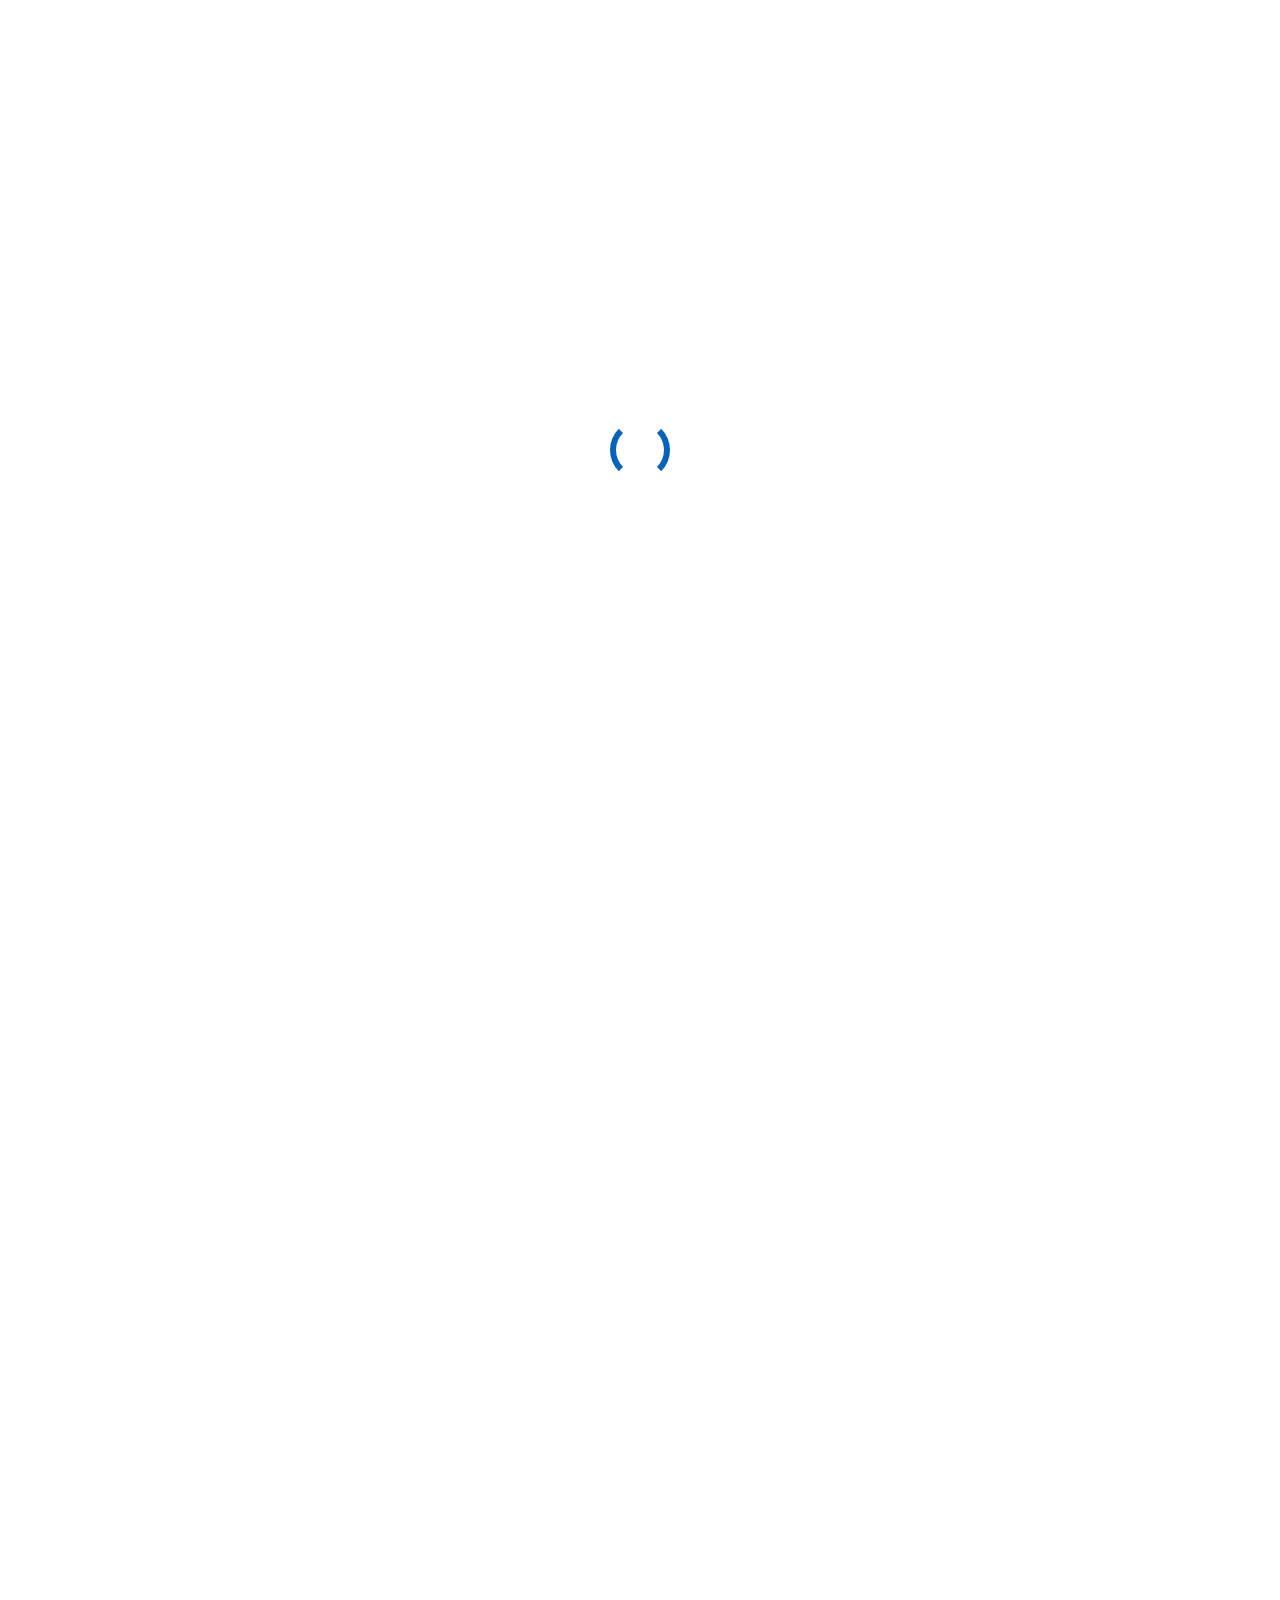
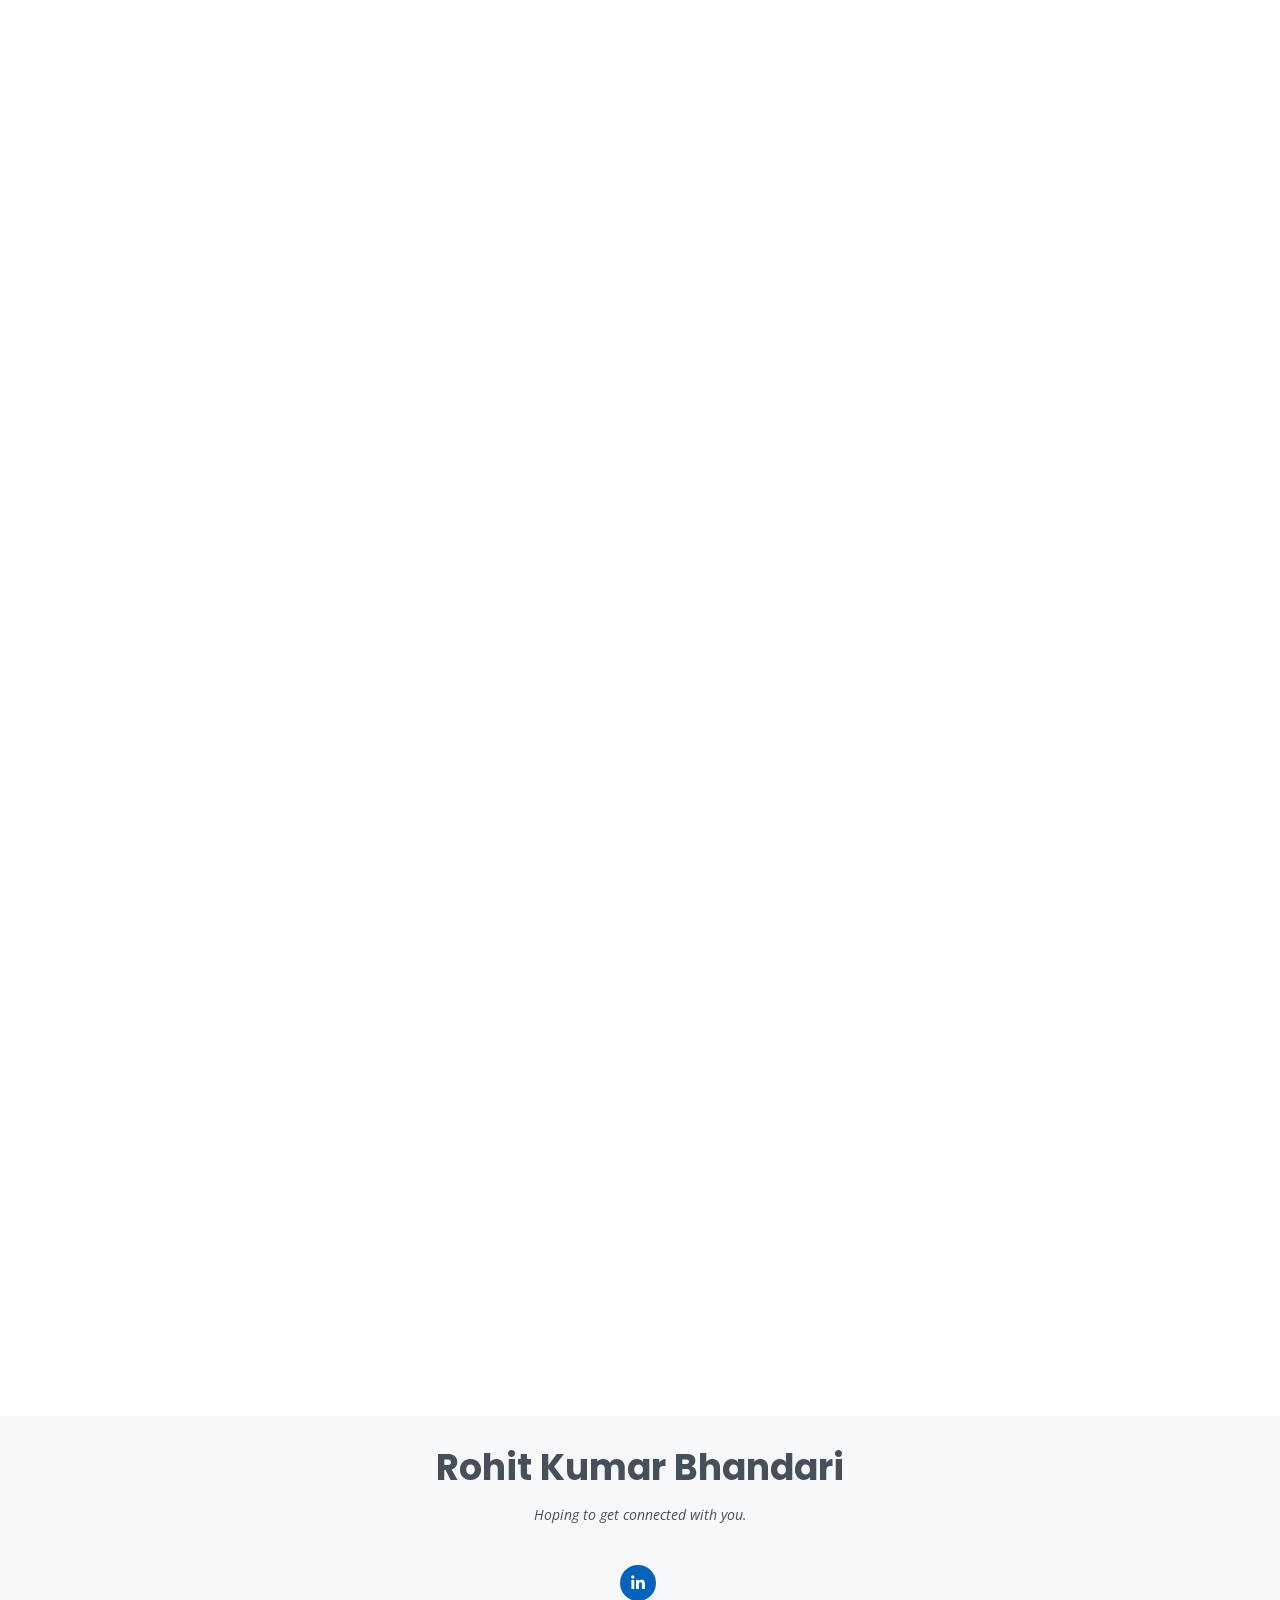
==== index.html @ 28d46caa "Save index.html." ====
<!DOCTYPE html>
<html lang="en">

<head>
  <meta charset="utf-8">
  <meta content="width=device-width, initial-scale=1.0" name="viewport">

  <title>Rohit Kumar Bhandari - Personal Website</title>
  <meta content="" name="description">
  <meta content="" name="keywords">

  <!-- Favicons -->
  <link href="https://encrypted-tbn0.gstatic.com/images?q=tbn:ANd9GcQ48YOFduJ3ldA4a4sAnWzSO4z5QEj-pAT9Rg&usqp=CAU"
    rel="icon">
  <link href="https://encrypted-tbn0.gstatic.com/images?q=tbn:ANd9GcQ48YOFduJ3ldA4a4sAnWzSO4z5QEj-pAT9Rg&usqp=CAU"
    rel="apple-touch-icon">

  <!-- Google Fonts -->
  <link
    href="https://fonts.googleapis.com/css?family=Open+Sans:300,300i,400,400i,600,600i,700,700i|Raleway:300,300i,400,400i,500,500i,600,600i,700,700i|Poppins:300,300i,400,400i,500,500i,600,600i,700,700i"
    rel="stylesheet">

  <!-- Vendor CSS Files -->
  <link href="assets/vendor/aos/aos.css" rel="stylesheet">
  <link href="assets/vendor/bootstrap/css/bootstrap.min.css" rel="stylesheet">
  <link href="assets/vendor/bootstrap-icons/bootstrap-icons.css" rel="stylesheet">
  <link href="assets/vendor/boxicons/css/boxicons.min.css" rel="stylesheet">
  <link href="assets/vendor/glightbox/css/glightbox.min.css" rel="stylesheet">
  <link href="assets/vendor/swiper/swiper-bundle.min.css" rel="stylesheet">

  <!-- Template Main CSS File -->
  <link href="assets/css/style.css" rel="stylesheet">

  <!-- =======================================================
  * Template Name: MyResume - v4.0.1
  * Template URL: https://bootstrapmade.com/free-html-bootstrap-template-my-resume/
  * Author: BootstrapMade.com
  * License: https://bootstrapmade.com/license/
  ======================================================== -->
</head>

<body>

  <!-- ======= Mobile nav toggle button ======= -->
  <!-- <button type="button" class="mobile-nav-toggle d-xl-none"><i class="bi bi-list mobile-nav-toggle"></i></button> -->
  <i class="bi bi-list mobile-nav-toggle d-xl-none"></i>
  <!-- ======= Header ======= -->
  <header id="header" class="d-flex flex-column justify-content-center">

    <nav id="navbar" class="navbar nav-menu">
      <ul>
        <li><a href="#hero" class="nav-link scrollto active"><i class="bx bx-home"></i> <span>Home</span></a></li>
        <li><a href="#about" class="nav-link scrollto"><i class="bx bx-user"></i> <span>About</span></a></li>
        <li><a href="#resume" class="nav-link scrollto"><i class="bx bx-file-blank"></i> <span>Resume</span></a></li>
        <li><a href="#portfolio" class="nav-link scrollto"><i class="bx bx-book-content"></i> <span>Portfolio</span></a>
        </li>
        <!-- <li><a href="#services" class="nav-link scrollto"><i class="bx bx-server"></i> <span>Services</span></a></li> -->
        <li><a href="#contact" class="nav-link scrollto"><i class="bx bx-envelope"></i> <span>Contact</span></a></li>
      </ul>
    </nav><!-- .nav-menu -->

  </header><!-- End Header -->

  <!-- ======= Hero Section ======= -->
  <section id="hero" class="d-flex flex-column justify-content-center">
    <div class="container" data-aos="zoom-in" data-aos-delay="100">
      <h1>Rohit Kumar Bhandari</h1>
      <p>I'm <span class="typed" data-typed-items="Data Science Enthusiast, Data Analyst, Cloud Engineer"></span></p>
      <div class="social-links">
        <!-- <a href="#" class="twitter"><i class="bx bxl-twitter"></i></a>
        <a href="#" class="facebook"><i class="bx bxl-facebook"></i></a> -->
        <!-- <a href="#" class="instagram"><i class="bx bxl-instagram"></i></a> -->
        <!-- <a href="#" class="google-plus"><i class="bx bxl-skype"></i></a> -->
        <a href="https://www.linkedin.com/in/rohitonlinked/" class="linkedin"><i class="bx bxl-linkedin"></i></a>
      </div>
    </div>
  </section><!-- End Hero -->

  <main id="main">

    <!-- ======= About Section ======= -->
    <section id="about" class="about">
      <div class="container" data-aos="fade-up">

        <div class="section-title">
          <h2>About</h2>
          <p>Hi, I am Rohit Kumar Bhandari</p>
        </div>

        <div class="row">
          <div class="col-lg-4">
            <img
              src="https://encrypted-tbn0.gstatic.com/images?q=tbn:ANd9GcQ48YOFduJ3ldA4a4sAnWzSO4z5QEj-pAT9Rg&usqp=CAU"
              class="img-fluid" alt="">
          </div>
          <div class="col-lg-8 pt-4 pt-lg-0 content">
            <h3>Data Science Enthusiast</h3>
            <p class="font-italic">
            </p>
            <div class="row">
              <div class="col-lg-6">
                <ul>
                  <li><i class="bi bi-chevron-right"></i> <strong>Birthday:</strong> <span>19 May 1996</span></li>
                  <li><i class="bi bi-chevron-right"></i> <strong>Website:</strong>
                    <span>https://rohit-on-github.github.io/</span>
                  </li>
                  <li><i class="bi bi-chevron-right"></i> <strong>Phone:</strong> <span>+91 8989059838 / 8962381723 </span></li>
                  <li><i class="bi bi-chevron-right"></i> <strong>City:</strong> <span>Indore, M.P.</span></li>
                  <li><i class="bi bi-chevron-right"></i> <strong>Age:</strong> <span>26</span></li>
                </ul>
              </div>
              <div class="col-lg-6">
                <ul>

                  <li><i class="bi bi-chevron-right"></i> <strong>Degree:</strong> <span>Bachelors of Engineering -
                      Computer Science Engineering</span></li>
                  <li><i class="bi bi-chevron-right"></i> <strong>Email:</strong> <span>rohitrbzn@gmail.com</span></li>
                  <li><i class="bi bi-chevron-right"></i> <strong>For Hiring:</strong> <span>Available and willing to relocate</span></li>
                </ul>
              </div>
            </div>
          </div>
        </div>

      </div>
    </section><!-- End About Section -->

    <!-- ======= Facts Section ======= -->
    <section style="display: none;" id="facts" class="facts">
      <div class="container" data-aos="fade-up">

        <div class="section-title">
          <h2>Facts</h2>
          <p>Magnam dolores commodi suscipit. Necessitatibus eius consequatur ex aliquid fuga eum quidem. Sit sint
            consectetur velit. Quisquam quos quisquam cupiditate. Et nemo qui impedit suscipit alias ea. Quia fugiat sit
            in iste officiis commodi quidem hic quas.</p>
        </div>

        <div class="row">

          <div class="col-lg-3 col-md-6">
            <div class="count-box">
              <i class="bi bi-emoji-smile"></i>
              <span data-purecounter-start="0" data-purecounter-end="232" data-purecounter-duration="1"
                class="purecounter"></span>
              <p>Happy Clients</p>
            </div>
          </div>

          <div class="col-lg-3 col-md-6 mt-5 mt-md-0">
            <div class="count-box">
              <i class="bi bi-journal-richtext"></i>
              <span data-purecounter-start="0" data-purecounter-end="521" data-purecounter-duration="1"
                class="purecounter"></span>
              <p>Projects</p>
            </div>
          </div>

          <div class="col-lg-3 col-md-6 mt-5 mt-lg-0">
            <div class="count-box">
              <i class="bi bi-headset"></i>
              <span data-purecounter-start="0" data-purecounter-end="1463" data-purecounter-duration="1"
                class="purecounter"></span>
              <p>Hours Of Support</p>
            </div>
          </div>

          <div class="col-lg-3 col-md-6 mt-5 mt-lg-0">
            <div class="count-box">
              <i class="bi bi-award"></i>
              <span data-purecounter-start="0" data-purecounter-end="25" data-purecounter-duration="1"
                class="purecounter"></span>
              <p>Awards</p>
            </div>
          </div>

        </div>

      </div>
    </section><!-- End Facts Section -->

    <!-- ======= Skills Section ======= -->
    <section id="skills" class="skills section-bg">
      <div class="container" data-aos="fade-up">

        <div class="section-title">
          <h2>Skills</h2>
          <p>During the course of my education and professional experience, I have gained expertise over these skills</p>
        </div>

        <div class="row skills-content">

          <div class="col-lg-6">

            <div class="progress">
              <span class="skill">Azure Data Factory <i class="val">95%</i></span>
              <div class="progress-bar-wrap">
                <div class="progress-bar" role="progressbar" aria-valuenow="95" aria-valuemin="0" aria-valuemax="100">
                </div>
              </div>
            </div>

            <div class="progress">
              <span class="skill">Effective Communication <i class="val">80%</i></span>
              <div class="progress-bar-wrap">
                <div class="progress-bar" role="progressbar" aria-valuenow="80" aria-valuemin="0" aria-valuemax="100">
                </div>
              </div>
            </div>

            <div class="progress">
              <span class="skill">Azure Databricks <i class="val">85%</i></span>
              <div class="progress-bar-wrap">
                <div class="progress-bar" role="progressbar" aria-valuenow="85" aria-valuemin="0" aria-valuemax="100">
                </div>
              </div>
            </div>

          </div>

          <div class="col-lg-6">

            <div class="progress">
              <span class="skill">Python <i class="val">80%</i></span>
              <div class="progress-bar-wrap">
                <div class="progress-bar" role="progressbar" aria-valuenow="80" aria-valuemin="0" aria-valuemax="100">
                </div>
              </div>
            </div>

            <div class="progress">
              <span class="skill">Azure Devops<i class="val">70%</i></span>
              <div class="progress-bar-wrap">
                <div class="progress-bar" role="progressbar" aria-valuenow="70" aria-valuemin="0" aria-valuemax="100">
                </div>
              </div>
            </div>

            <div class="progress">
              <span class="skill">Django <i class="val">60%</i></span>
              <div class="progress-bar-wrap">
                <div class="progress-bar" role="progressbar" aria-valuenow="60" aria-valuemin="0" aria-valuemax="100">
                </div>
              </div>
            </div>

          </div>

        </div>

      </div>
    </section><!-- End Skills Section -->

    <!-- ======= Resume Section ======= -->
    <section id="resume" class="resume">
      <div class="container" data-aos="fade-up">

        <div class="section-title">
          <h2>Resume</h2>
          <p>You can also download a copy of this resume.</p>
        </div>

        <div class="text-center">
          <a target="_blank" href="https://drive.google.com/open?id=11nFMgU2X_yG72p2U8KCxmMXSmAbnZY7A">
            <button style="background: #0563bb;
          border: 0;
          padding: 10px 35px;
          color: #fff;
          transition: 0.4s;
          border-radius: 50px;" type="submit">
              Download Resume
            </button>
          </a>
        </div>

        <div class="row">
          <div class="col-lg-6">
            <h3 class="resume-title">Summary</h3>
            <div class="resume-item pb-0">
              <h4>Rohit Kumar Bhandari</h4>
              <p><em>A Data Science Enthusiast with more than 3 years of experience in content marketing and I.T. and Automation industry. An expert in business acumen, analyzing it by applying critical thinking and creatively presenting the stats on Dashboards. A programmer who specializes in developing systems for complex ML based applications. A team player in developing and deploying automated systems and pipelines with excellent communication and collaboration.
                </em></p>
              <ul>
                <li>Indore, M.P.</li>
                <li>+91 8989059838 / 8962381723 </li>
                <li>rohitrbzn@gmail.com</li>
              </ul>
            </div>

            <h3 class="resume-title">Education</h3>
            <div class="resume-item">
              <h4>Training Program on Data Science</h4>
              <h5>2019 - 2020</h5>
              <p><em>EXCELR Solutions (Division of EXCELR Solutions (USA))</em></p>
              <p>Studied various Analysis, Applying Machine Learning Algorithms, Worked on Real-life Data and
                Assignments</p>
            </div>
            <div class="resume-item">
              <h4>Bachelor of Engineering (Computer Science)</h4>
              <h5>2014 - 2018</h5>
              <p><em>SGSITS, Indore (Est. 1952)</em></p>
              <p>Studied subjects like Artificial Intelligence, Cloud Computing, Data Structure and Web development</p>
            </div>
            <div class="resume-item">
              <h4>High School (Science) conc. in Computer Science.</h4>
              <h5>2000 - 2014</h5>
              <p><em>Delhi Public School, Vijaipur (Guna, M.P)</em></p>
              <p>Studied C++ and SQL</p>
            </div>
          </div>
          <div class="col-lg-6">
            <h3 class="resume-title">Professional Experience</h3>
            <div class="resume-item">
              <h4>Data Engineer</h4>
              <h5>July 2021 – Present</h5>
              <p><em>Numantra Technologies, Mumbai <br> A SaaS providing automation, machine learning, AI, and analytics solutions with clients like Philips. </em></p>
              <ul>
                <li>Developing and Deploying of various automated systems in Azure.</li>
                <li>ADF: Creating pipelines for migration and transformation of Data from different sources</li>
				<li>ADB: Developing notebooks for transforming data and integrating in ADF</li>
				<li>Azure Devops: Deploying pipelines and notebooks using CI/CD to various environments </li>
              </ul>
            </div>
            <div class="resume-item">
              <h4>Data Analyst and Cloud Engineer</h4>
              <h5>July 2020 – June 2021</h5>
              <p><em>ANALYTICS DOMAIN, Magarpatta City, Pune <br> An advanced analytic and data warehousing firm with
                  clients/partners like Knime and IBM. </em></p>
              <ul>
                <li>Developing and Deploying of various Intelligent web applications deploying on GCP.</li>
                <li>Django: Creating AI intelligent web applications.</li>
				<li>GCP (VM): Deploying the intelligent webapp on GCP - VM using nginx and gunicorn.</li>
				<li>Python: For development of various machine learning models based on NLP </li>
              </ul>
            </div>
            <div class="resume-item">
              <h4>Intern - Analytics Products and Tools</h4>
              <h5>January 2020 – July 2020</h5>
              <p><em>ANALYTICS DOMAIN, Magarpatta City, Pune <br> An advanced analytic and data warehousing firm with
                  clients/partners like Knime and IBM. </em></p>
              <ul>
                <li>Designing and Developing of various Analytical Tools including Stock Prediction and deploying on GCP
                </li>
                <li>Created a dashboard for Corona Virus Spreading metrics and future predictions. </li>
                <li> Analyzed market, researched and created models for Stock Prediction. </li>
                <li>For development of various forecasting models and Natural Language Processing on stock market data
                  and using the Time-Series model to predict closing price. </li>
              </ul>
            </div>
            <div class="resume-item">
              <h4>Data Science Intern</h4>
              <h5>February 2020 – May 2020</h5>
              <p><em>INNODATATICS, Pune <br> Innodatatics rated among the "20 Most Promising Data Analytics Solution
                  Providers - 2018" with clients like Hindustan Unilever and Yatra. </em></p>
              <ul>
                <li>Research and Development for Sales forecasting of a US based retail sector client. </li>
                <li> Analyzed sales and products and created visualization for various insights for better customer
                  retention and increase in profit by customizing the inventory. </li>
                <li>Developed a neural network model for Sales Forecasting in a team of 6 in a remote environment,
                  collaborated code on Kaggle and deployed successfully on Flask and Django. </li>
              </ul>
            </div>
          </div>
        </div>

      </div>
    </section><!-- End Resume Section -->

    <!-- ======= Portfolio Section ======= -->
    <section id="portfolio" class="portfolio section-bg">
      <div class="container" data-aos="fade-up">

        <div class="section-title">
          <h2>Portfolio</h2>
          <p>I have my projects served on a heroku platform. They are deployed using Django Framework. Feel free to check it out.</p>
        </div>

        <div class="text-center">
          <a target="_blank" href="https://portfolio-rohitbhandari.herokuapp.com/">
            <button style="background: #0563bb;
          border: 0;
          padding: 10px 35px;
          color: #fff;
          transition: 0.4s;
          border-radius: 50px;" type="submit">
              Portfolio Website
            </button>
          </a>
        </div>

        <div style="display: none" class="row">
          <div class="col-lg-12 d-flex justify-content-center" data-aos="fade-up" data-aos-delay="100">
            <ul id="portfolio-flters">
              <li data-filter="*" class="filter-active">All</li>
              <li data-filter=".filter-app">App</li>
              <li data-filter=".filter-card">Card</li>
              <li data-filter=".filter-web">Web</li>
            </ul>
          </div>
        </div>

        <div style="display: none" class="row portfolio-container" data-aos="fade-up" data-aos-delay="200">

          <div class="col-lg-4 col-md-6 portfolio-item filter-app">
            <div class="portfolio-wrap">
              <img src="assets/img/portfolio/portfolio-1.jpg" class="img-fluid" alt="">
              <div class="portfolio-info">
                <h4>App 1</h4>
                <p>App</p>
                <div class="portfolio-links">
                  <a href="assets/img/portfolio/portfolio-1.jpg" data-gallery="portfolioGallery"
                    class="portfolio-lightbox" title="App 1"><i class="bx bx-plus"></i></a>
                  <a href="portfolio-details.html" class="portfolio-details-lightbox" data-glightbox="type: external"
                    title="Portfolio Details"><i class="bx bx-link"></i></a>
                </div>
              </div>
            </div>
          </div>

          <div class="col-lg-4 col-md-6 portfolio-item filter-web">
            <div class="portfolio-wrap">
              <img src="assets/img/portfolio/portfolio-2.jpg" class="img-fluid" alt="">
              <div class="portfolio-info">
                <h4>Web 3</h4>
                <p>Web</p>
                <div class="portfolio-links">
                  <a href="assets/img/portfolio/portfolio-2.jpg" data-gallery="portfolioGallery"
                    class="portfolio-lightbox" title="Web 3"><i class="bx bx-plus"></i></a>
                  <a href="portfolio-details.html" class="portfolio-details-lightbox" data-glightbox="type: external"
                    title="Portfolio Details"><i class="bx bx-link"></i></a>
                </div>
              </div>
            </div>
          </div>

          <div class="col-lg-4 col-md-6 portfolio-item filter-app">
            <div class="portfolio-wrap">
              <img src="assets/img/portfolio/portfolio-3.jpg" class="img-fluid" alt="">
              <div class="portfolio-info">
                <h4>App 2</h4>
                <p>App</p>
                <div class="portfolio-links">
                  <a href="assets/img/portfolio/portfolio-3.jpg" data-gallery="portfolioGallery"
                    class="portfolio-lightbox" title="App 2"><i class="bx bx-plus"></i></a>
                  <a href="portfolio-details.html" class="portfolio-details-lightbox" data-glightbox="type: external"
                    title="Portfolio Details"><i class="bx bx-link"></i></a>
                </div>
              </div>
            </div>
          </div>

          <div class="col-lg-4 col-md-6 portfolio-item filter-card">
            <div class="portfolio-wrap">
              <img src="assets/img/portfolio/portfolio-4.jpg" class="img-fluid" alt="">
              <div class="portfolio-info">
                <h4>Card 2</h4>
                <p>Card</p>
                <div class="portfolio-links">
                  <a href="assets/img/portfolio/portfolio-4.jpg" data-gallery="portfolioGallery"
                    class="portfolio-lightbox" title="Card 2"><i class="bx bx-plus"></i></a>
                  <a href="portfolio-details.html" class="portfolio-details-lightbox" data-glightbox="type: external"
                    title="Portfolio Details"><i class="bx bx-link"></i></a>
                </div>
              </div>
            </div>
          </div>

          <div class="col-lg-4 col-md-6 portfolio-item filter-web">
            <div class="portfolio-wrap">
              <img src="assets/img/portfolio/portfolio-5.jpg" class="img-fluid" alt="">
              <div class="portfolio-info">
                <h4>Web 2</h4>
                <p>Web</p>
                <div class="portfolio-links">
                  <a href="assets/img/portfolio/portfolio-5.jpg" data-gallery="portfolioGallery"
                    class="portfolio-lightbox" title="Web 2"><i class="bx bx-plus"></i></a>
                  <a href="portfolio-details.html" class="portfolio-details-lightbox" data-glightbox="type: external"
                    title="Portfolio Details"><i class="bx bx-link"></i></a>
                </div>
              </div>
            </div>
          </div>

          <div class="col-lg-4 col-md-6 portfolio-item filter-app">
            <div class="portfolio-wrap">
              <img src="assets/img/portfolio/portfolio-6.jpg" class="img-fluid" alt="">
              <div class="portfolio-info">
                <h4>App 3</h4>
                <p>App</p>
                <div class="portfolio-links">
                  <a href="assets/img/portfolio/portfolio-6.jpg" data-gallery="portfolioGallery"
                    class="portfolio-lightbox" title="App 3"><i class="bx bx-plus"></i></a>
                  <a href="portfolio-details.html" class="portfolio-details-lightbox" data-glightbox="type: external"
                    title="Portfolio Details"><i class="bx bx-link"></i></a>
                </div>
              </div>
            </div>
          </div>

          <div class="col-lg-4 col-md-6 portfolio-item filter-card">
            <div class="portfolio-wrap">
              <img src="assets/img/portfolio/portfolio-7.jpg" class="img-fluid" alt="">
              <div class="portfolio-info">
                <h4>Card 1</h4>
                <p>Card</p>
                <div class="portfolio-links">
                  <a href="assets/img/portfolio/portfolio-7.jpg" data-gallery="portfolioGallery"
                    class="portfolio-lightbox" title="Card 1"><i class="bx bx-plus"></i></a>
                  <a href="portfolio-details.html" class="portfolio-details-lightbox" data-glightbox="type: external"
                    title="Portfolio Details"><i class="bx bx-link"></i></a>
                </div>
              </div>
            </div>
          </div>

          <div class="col-lg-4 col-md-6 portfolio-item filter-card">
            <div class="portfolio-wrap">
              <img src="assets/img/portfolio/portfolio-8.jpg" class="img-fluid" alt="">
              <div class="portfolio-info">
                <h4>Card 3</h4>
                <p>Card</p>
                <div class="portfolio-links">
                  <a href="assets/img/portfolio/portfolio-8.jpg" data-gallery="portfolioGallery"
                    class="portfolio-lightbox" title="Card 3"><i class="bx bx-plus"></i></a>
                  <a href="portfolio-details.html" class="portfolio-details-lightbox" data-glightbox="type: external"
                    title="Portfolio Details"><i class="bx bx-link"></i></a>
                </div>
              </div>
            </div>
          </div>

          <div class="col-lg-4 col-md-6 portfolio-item filter-web">
            <div class="portfolio-wrap">
              <img src="assets/img/portfolio/portfolio-9.jpg" class="img-fluid" alt="">
              <div class="portfolio-info">
                <h4>Web 3</h4>
                <p>Web</p>
                <div class="portfolio-links">
                  <a href="assets/img/portfolio/portfolio-9.jpg" data-gallery="portfolioGallery"
                    class="portfolio-lightbox" title="Web 3"><i class="bx bx-plus"></i></a>
                  <a href="portfolio-details.html" class="portfolio-details-lightbox" data-glightbox="type: external"
                    title="Portfolio Details"><i class="bx bx-link"></i></a>
                </div>
              </div>
            </div>
          </div>

        </div>

      </div>
    </section><!-- End Portfolio Section -->

    <!-- ======= Services Section ======= -->
    <section style="display: none;" id="services" class="services">
      <div class="container" data-aos="fade-up">

        <div class="section-title">
          <h2>Services</h2>
          <p>Magnam dolores commodi suscipit. Necessitatibus eius consequatur ex aliquid fuga eum quidem. Sit sint
            consectetur velit. Quisquam quos quisquam cupiditate. Et nemo qui impedit suscipit alias ea. Quia fugiat sit
            in iste officiis commodi quidem hic quas.</p>
        </div>

        <div class="row">

          <div class="col-lg-4 col-md-6 d-flex align-items-stretch" data-aos="zoom-in" data-aos-delay="100">
            <div class="icon-box iconbox-blue">
              <div class="icon">
                <svg width="100" height="100" viewBox="0 0 600 600" xmlns="http://www.w3.org/2000/svg">
                  <path stroke="none" stroke-width="0" fill="#f5f5f5"
                    d="M300,521.0016835830174C376.1290562159157,517.8887921683347,466.0731472004068,529.7835943286574,510.70327084640275,468.03025145048787C554.3714126377745,407.6079735673963,508.03601936045806,328.9844924480964,491.2728898941984,256.3432110539036C474.5976632858925,184.082847569629,479.9380746630129,96.60480741107993,416.23090153303,58.64404602377083C348.86323505073057,18.502131276798302,261.93793281208167,40.57373210992963,193.5410806939664,78.93577620505333C130.42746243093433,114.334589627462,98.30271207620316,179.96522072025542,76.75703585869454,249.04625023123273C51.97151888228291,328.5150500222984,13.704378332031375,421.85034740162234,66.52175969318436,486.19268352777647C119.04800174914682,550.1803526380478,217.28368757567262,524.383925680826,300,521.0016835830174">
                  </path>
                </svg>
                <i class="bx bxl-dribbble"></i>
              </div>
              <h4><a href="">Lorem Ipsum</a></h4>
              <p>Voluptatum deleniti atque corrupti quos dolores et quas molestias excepturi</p>
            </div>
          </div>

          <div class="col-lg-4 col-md-6 d-flex align-items-stretch mt-4 mt-md-0" data-aos="zoom-in"
            data-aos-delay="200">
            <div class="icon-box iconbox-orange ">
              <div class="icon">
                <svg width="100" height="100" viewBox="0 0 600 600" xmlns="http://www.w3.org/2000/svg">
                  <path stroke="none" stroke-width="0" fill="#f5f5f5"
                    d="M300,582.0697525312426C382.5290701553225,586.8405444964366,449.9789794690241,525.3245884688669,502.5850820975895,461.55621195738473C556.606425686781,396.0723002908107,615.8543463187945,314.28637112970534,586.6730223649479,234.56875336149918C558.9533121215079,158.8439757836574,454.9685369536778,164.00468322053177,381.49747125262974,130.76875717737553C312.15926192815925,99.40240125094834,248.97055460311594,18.661163978235184,179.8680185752513,50.54337015887873C110.5421016452524,82.52863877960104,119.82277516462835,180.83849132639028,109.12597500060166,256.43424936330496C100.08760227029461,320.3096726198365,92.17705696193138,384.0621239912766,124.79988738764834,439.7174275375508C164.83382741302287,508.01625554203684,220.96474134820875,577.5009287672846,300,582.0697525312426">
                  </path>
                </svg>
                <i class="bx bx-file"></i>
              </div>
              <h4><a href="">Sed Perspiciatis</a></h4>
              <p>Duis aute irure dolor in reprehenderit in voluptate velit esse cillum dolore</p>
            </div>
          </div>

          <div class="col-lg-4 col-md-6 d-flex align-items-stretch mt-4 mt-lg-0" data-aos="zoom-in"
            data-aos-delay="300">
            <div class="icon-box iconbox-pink">
              <div class="icon">
                <svg width="100" height="100" viewBox="0 0 600 600" xmlns="http://www.w3.org/2000/svg">
                  <path stroke="none" stroke-width="0" fill="#f5f5f5"
                    d="M300,541.5067337569781C382.14930387511276,545.0595476570109,479.8736841581634,548.3450877840088,526.4010558755058,480.5488172755941C571.5218469581645,414.80211281144784,517.5187510058486,332.0715597781072,496.52539010469104,255.14436215662573C477.37192572678356,184.95920475031193,473.57363656557914,105.61284051026155,413.0603344069578,65.22779650032875C343.27470386102294,18.654635553484475,251.2091493199835,5.337323636656869,175.0934190732945,40.62881213300186C97.87086631185822,76.43348514350839,51.98124368387456,156.15599469081315,36.44837278890362,239.84606092416172C21.716077023791087,319.22268207091537,43.775223500013084,401.1760424656574,96.891909868211,461.97329694683043C147.22146801428983,519.5804099606455,223.5754009179313,538.201503339737,300,541.5067337569781">
                  </path>
                </svg>
                <i class="bx bx-tachometer"></i>
              </div>
              <h4><a href="">Magni Dolores</a></h4>
              <p>Excepteur sint occaecat cupidatat non proident, sunt in culpa qui officia</p>
            </div>
          </div>

          <div class="col-lg-4 col-md-6 d-flex align-items-stretch mt-4" data-aos="zoom-in" data-aos-delay="100">
            <div class="icon-box iconbox-yellow">
              <div class="icon">
                <svg width="100" height="100" viewBox="0 0 600 600" xmlns="http://www.w3.org/2000/svg">
                  <path stroke="none" stroke-width="0" fill="#f5f5f5"
                    d="M300,503.46388370962813C374.79870501325706,506.71871716319447,464.8034551963731,527.1746412648533,510.4981551193396,467.86667711651364C555.9287308511215,408.9015244558933,512.6030010748507,327.5744911775523,490.211057578863,256.5855673507754C471.097692560561,195.9906835881958,447.69079081568157,138.11976852964426,395.19560036434837,102.3242989838813C329.3053358748298,57.3949838291264,248.02791733380457,8.279543830951368,175.87071277845988,42.242879143198664C103.41431057327972,76.34704239035025,93.79494320519305,170.9812938413882,81.28167332365135,250.07896920659033C70.17666984294237,320.27484674793965,64.84698225790005,396.69656628748305,111.28512138212992,450.4950937839243C156.20124167950087,502.5303643271138,231.32542653798444,500.4755392045468,300,503.46388370962813">
                  </path>
                </svg>
                <i class="bx bx-layer"></i>
              </div>
              <h4><a href="">Nemo Enim</a></h4>
              <p>At vero eos et accusamus et iusto odio dignissimos ducimus qui blanditiis</p>
            </div>
          </div>

          <div class="col-lg-4 col-md-6 d-flex align-items-stretch mt-4" data-aos="zoom-in" data-aos-delay="200">
            <div class="icon-box iconbox-red">
              <div class="icon">
                <svg width="100" height="100" viewBox="0 0 600 600" xmlns="http://www.w3.org/2000/svg">
                  <path stroke="none" stroke-width="0" fill="#f5f5f5"
                    d="M300,532.3542879108572C369.38199826031484,532.3153073249985,429.10787420159085,491.63046689027357,474.5244479745417,439.17860296908856C522.8885846962883,383.3225815378663,569.1668002868075,314.3205725914397,550.7432151929288,242.7694973846089C532.6665558377875,172.5657663291529,456.2379748765914,142.6223662098291,390.3689995646985,112.34683881706744C326.66090330228417,83.06452184765237,258.84405631176094,53.51806209861945,193.32584062364296,78.48882559362697C121.61183558270385,105.82097193414197,62.805066853699245,167.19869350419734,48.57481801355237,242.6138429142374C34.843463184063346,315.3850353017275,76.69343916112496,383.4422959591041,125.22947124332185,439.3748458443577C170.7312796277747,491.8107796887764,230.57421082200815,532.3932930995766,300,532.3542879108572">
                  </path>
                </svg>
                <i class="bx bx-slideshow"></i>
              </div>
              <h4><a href="">Dele Cardo</a></h4>
              <p>Quis consequatur saepe eligendi voluptatem consequatur dolor consequuntur</p>
            </div>
          </div>

          <div class="col-lg-4 col-md-6 d-flex align-items-stretch mt-4" data-aos="zoom-in" data-aos-delay="300">
            <div class="icon-box iconbox-teal">
              <div class="icon">
                <svg width="100" height="100" viewBox="0 0 600 600" xmlns="http://www.w3.org/2000/svg">
                  <path stroke="none" stroke-width="0" fill="#f5f5f5"
                    d="M300,566.797414625762C385.7384707136149,576.1784315230908,478.7894351017131,552.8928747891023,531.9192734346935,484.94944893311C584.6109503024035,417.5663521118492,582.489472248146,322.67544863468447,553.9536738515405,242.03673114598146C529.1557734026468,171.96086150256528,465.24506316201064,127.66468636344209,395.9583748389544,100.7403814666027C334.2173773831606,76.7482773500951,269.4350130405921,84.62216499799875,207.1952322260088,107.2889140133804C132.92018162631612,134.33871894543012,41.79353780512637,160.00259165414826,22.644507872594943,236.69541883565114C3.319112789854554,314.0945973066697,72.72355303640163,379.243833228382,124.04198916343866,440.3218312028393C172.9286146004772,498.5055451809895,224.45579914871206,558.5317968840102,300,566.797414625762">
                  </path>
                </svg>
                <i class="bx bx-arch"></i>
              </div>
              <h4><a href="">Divera Don</a></h4>
              <p>Modi nostrum vel laborum. Porro fugit error sit minus sapiente sit aspernatur</p>
            </div>
          </div>

        </div>

      </div>
    </section><!-- End Services Section -->

    <!-- ======= Testimonials Section ======= -->
    <section style="display: none;" id="testimonials" class="testimonials section-bg">
      <div class="container" data-aos="fade-up">

        <div class="section-title">
          <h2>Testimonials</h2>
        </div>

        <div class="testimonials-slider swiper-container" data-aos="fade-up" data-aos-delay="100">
          <div class="swiper-wrapper">

            <div class="swiper-slide">
              <div class="testimonial-item">
                <img src="assets/img/testimonials/testimonials-1.jpg" class="testimonial-img" alt="">
                <h3>Saul Goodman</h3>
                <h4>Ceo &amp; Founder</h4>
                <p>
                  <i class="bx bxs-quote-alt-left quote-icon-left"></i>
                  Proin iaculis purus consequat sem cure digni ssim donec porttitora entum suscipit rhoncus. Accusantium
                  quam, ultricies eget id, aliquam eget nibh et. Maecen aliquam, risus at semper.
                  <i class="bx bxs-quote-alt-right quote-icon-right"></i>
                </p>
              </div>
            </div><!-- End testimonial item -->

            <div class="swiper-slide">
              <div class="testimonial-item">
                <img src="assets/img/testimonials/testimonials-2.jpg" class="testimonial-img" alt="">
                <h3>Sara Wilsson</h3>
                <h4>Designer</h4>
                <p>
                  <i class="bx bxs-quote-alt-left quote-icon-left"></i>
                  Export tempor illum tamen malis malis eram quae irure esse labore quem cillum quid cillum eram malis
                  quorum velit fore eram velit sunt aliqua noster fugiat irure amet legam anim culpa.
                  <i class="bx bxs-quote-alt-right quote-icon-right"></i>
                </p>
              </div>
            </div><!-- End testimonial item -->

            <div class="swiper-slide">
              <div class="testimonial-item">
                <img src="assets/img/testimonials/testimonials-3.jpg" class="testimonial-img" alt="">
                <h3>Jena Karlis</h3>
                <h4>Store Owner</h4>
                <p>
                  <i class="bx bxs-quote-alt-left quote-icon-left"></i>
                  Enim nisi quem export duis labore cillum quae magna enim sint quorum nulla quem veniam duis minim
                  tempor labore quem eram duis noster aute amet eram fore quis sint minim.
                  <i class="bx bxs-quote-alt-right quote-icon-right"></i>
                </p>
              </div>
            </div><!-- End testimonial item -->

            <div class="swiper-slide">
              <div class="testimonial-item">
                <img src="assets/img/testimonials/testimonials-4.jpg" class="testimonial-img" alt="">
                <h3>Matt Brandon</h3>
                <h4>Freelancer</h4>
                <p>
                  <i class="bx bxs-quote-alt-left quote-icon-left"></i>
                  Fugiat enim eram quae cillum dolore dolor amet nulla culpa multos export minim fugiat minim velit
                  minim dolor enim duis veniam ipsum anim magna sunt elit fore quem dolore labore illum veniam.
                  <i class="bx bxs-quote-alt-right quote-icon-right"></i>
                </p>
              </div>
            </div><!-- End testimonial item -->

            <div class="swiper-slide">
              <div class="testimonial-item">
                <img src="assets/img/testimonials/testimonials-5.jpg" class="testimonial-img" alt="">
                <h3>John Larson</h3>
                <h4>Entrepreneur</h4>
                <p>
                  <i class="bx bxs-quote-alt-left quote-icon-left"></i>
                  Quis quorum aliqua sint quem legam fore sunt eram irure aliqua veniam tempor noster veniam enim culpa
                  labore duis sunt culpa nulla illum cillum fugiat legam esse veniam culpa fore nisi cillum quid.
                  <i class="bx bxs-quote-alt-right quote-icon-right"></i>
                </p>
              </div>
            </div><!-- End testimonial item -->

          </div>
          <div class="swiper-pagination"></div>
        </div>

      </div>
    </section><!-- End Testimonials Section -->

    <!-- ======= Contact Section ======= -->
    <section id="contact" class="contact">
      <div class="container" data-aos="fade-up">

        <div class="section-title">
          <h2>Contact</h2>
        </div>

        <div class="row mt-1">

          <div class="col-lg-4">
            <div class="info">
              <div class="address">
                <i class="bi bi-geo-alt"></i>
                <h4>Location:</h4>
                <p>Indore, M.P.</p>
              </div>

              <div class="email">
                <i class="bi bi-envelope"></i>
                <h4>Email:</h4>
                <p>rohitrbzn@gmail.com</p>
              </div>

              <div class="phone">
                <i class="bi bi-phone"></i>
                <h4>Call:</h4>
                <p>+91 8962381723 / 8989059838</p>
              </div>

            </div>

          </div>

          <div style="display: none;" class="col-lg-8 mt-5 mt-lg-0">

            <form action="forms/contact.php" method="post" role="form" class="php-email-form">
              <div class="row">
                <div class="col-md-6 form-group">
                  <input type="text" name="name" class="form-control" id="name" placeholder="Your Name" required>
                </div>
                <div class="col-md-6 form-group mt-3 mt-md-0">
                  <input type="email" class="form-control" name="email" id="email" placeholder="Your Email" required>
                </div>
              </div>
              <div class="form-group mt-3">
                <input type="text" class="form-control" name="subject" id="subject" placeholder="Subject" required>
              </div>
              <div class="form-group mt-3">
                <textarea class="form-control" name="message" rows="5" placeholder="Message" required></textarea>
              </div>
              <div class="my-3">
                <div class="loading">Loading</div>
                <div class="error-message"></div>
                <div class="sent-message">Your message has been sent. Thank you!</div>
              </div>
              <div class="text-center"><button type="submit">Send Message</button></div>
            </form>

          </div>

        </div>

      </div>
    </section><!-- End Contact Section -->

  </main><!-- End #main -->

  <!-- ======= Footer ======= -->
  <footer id="footer">
    <div class="container">
      <h3>Rohit Kumar Bhandari</h3>
      <p>Hoping to get connected with you.</p>
      <div class="social-links">
        <!-- <a href="#" class="twitter"><i class="bx bxl-twitter"></i></a>
        <a href="#" class="facebook"><i class="bx bxl-facebook"></i></a>
        <a href="#" class="instagram"><i class="bx bxl-instagram"></i></a>
        <a href="#" class="google-plus"><i class="bx bxl-skype"></i></a> -->
        <a href="https://www.linkedin.com/in/rohitonlinked/" class="linkedin"><i class="bx bxl-linkedin"></i></a>
      </div>
    </div>
  </footer><!-- End Footer -->

  <div id="preloader"></div>
  <a href="#" class="back-to-top d-flex align-items-center justify-content-center"><i
      class="bi bi-arrow-up-short"></i></a>

  <!-- Vendor JS Files -->
  <script src="assets/vendor/aos/aos.js"></script>
  <script src="assets/vendor/bootstrap/js/bootstrap.bundle.min.js"></script>
  <script src="assets/vendor/glightbox/js/glightbox.min.js"></script>
  <script src="assets/vendor/isotope-layout/isotope.pkgd.min.js"></script>
  <script src="assets/vendor/php-email-form/validate.js"></script>
  <script src="assets/vendor/purecounter/purecounter.js"></script>
  <script src="assets/vendor/swiper/swiper-bundle.min.js"></script>
  <script src="assets/vendor/typed.js/typed.min.js"></script>
  <script src="assets/vendor/waypoints/noframework.waypoints.js"></script>

  <!-- Template Main JS File -->
  <script src="assets/js/main.js"></script>

</body>

</html>
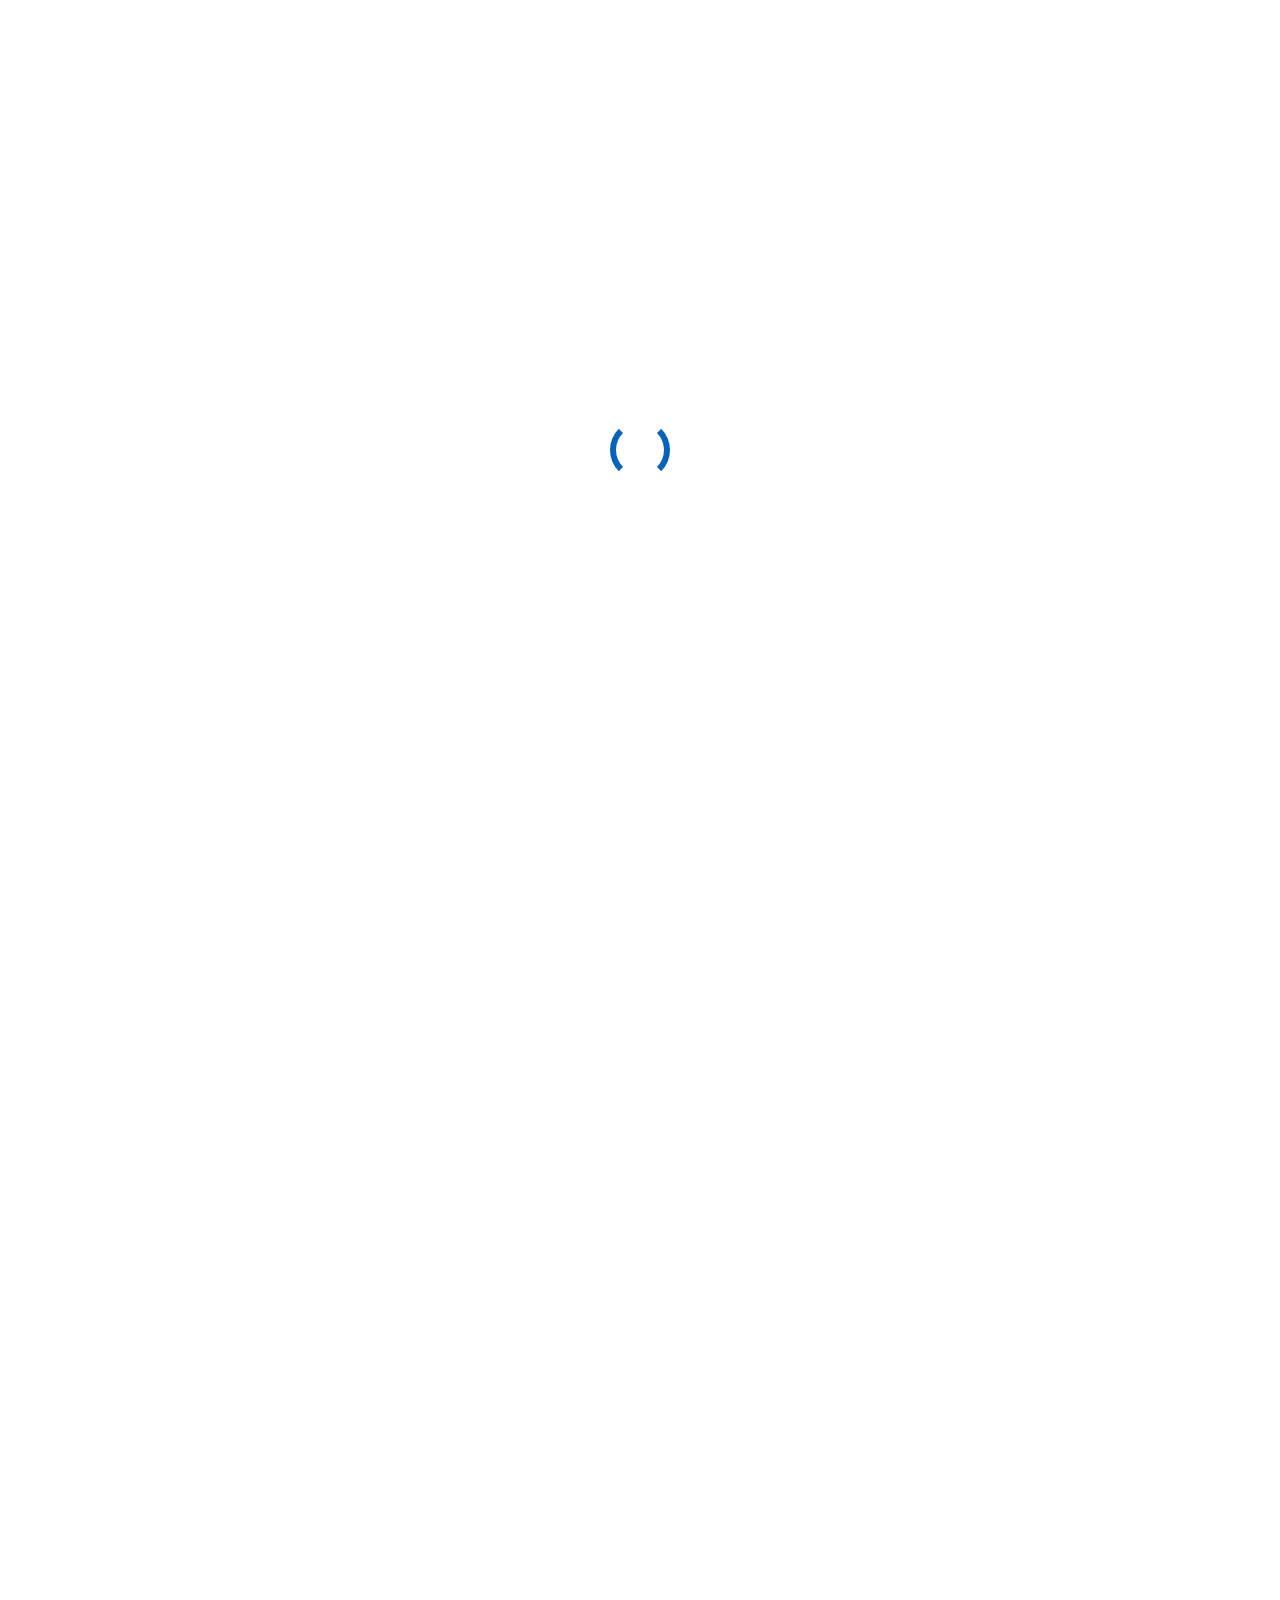
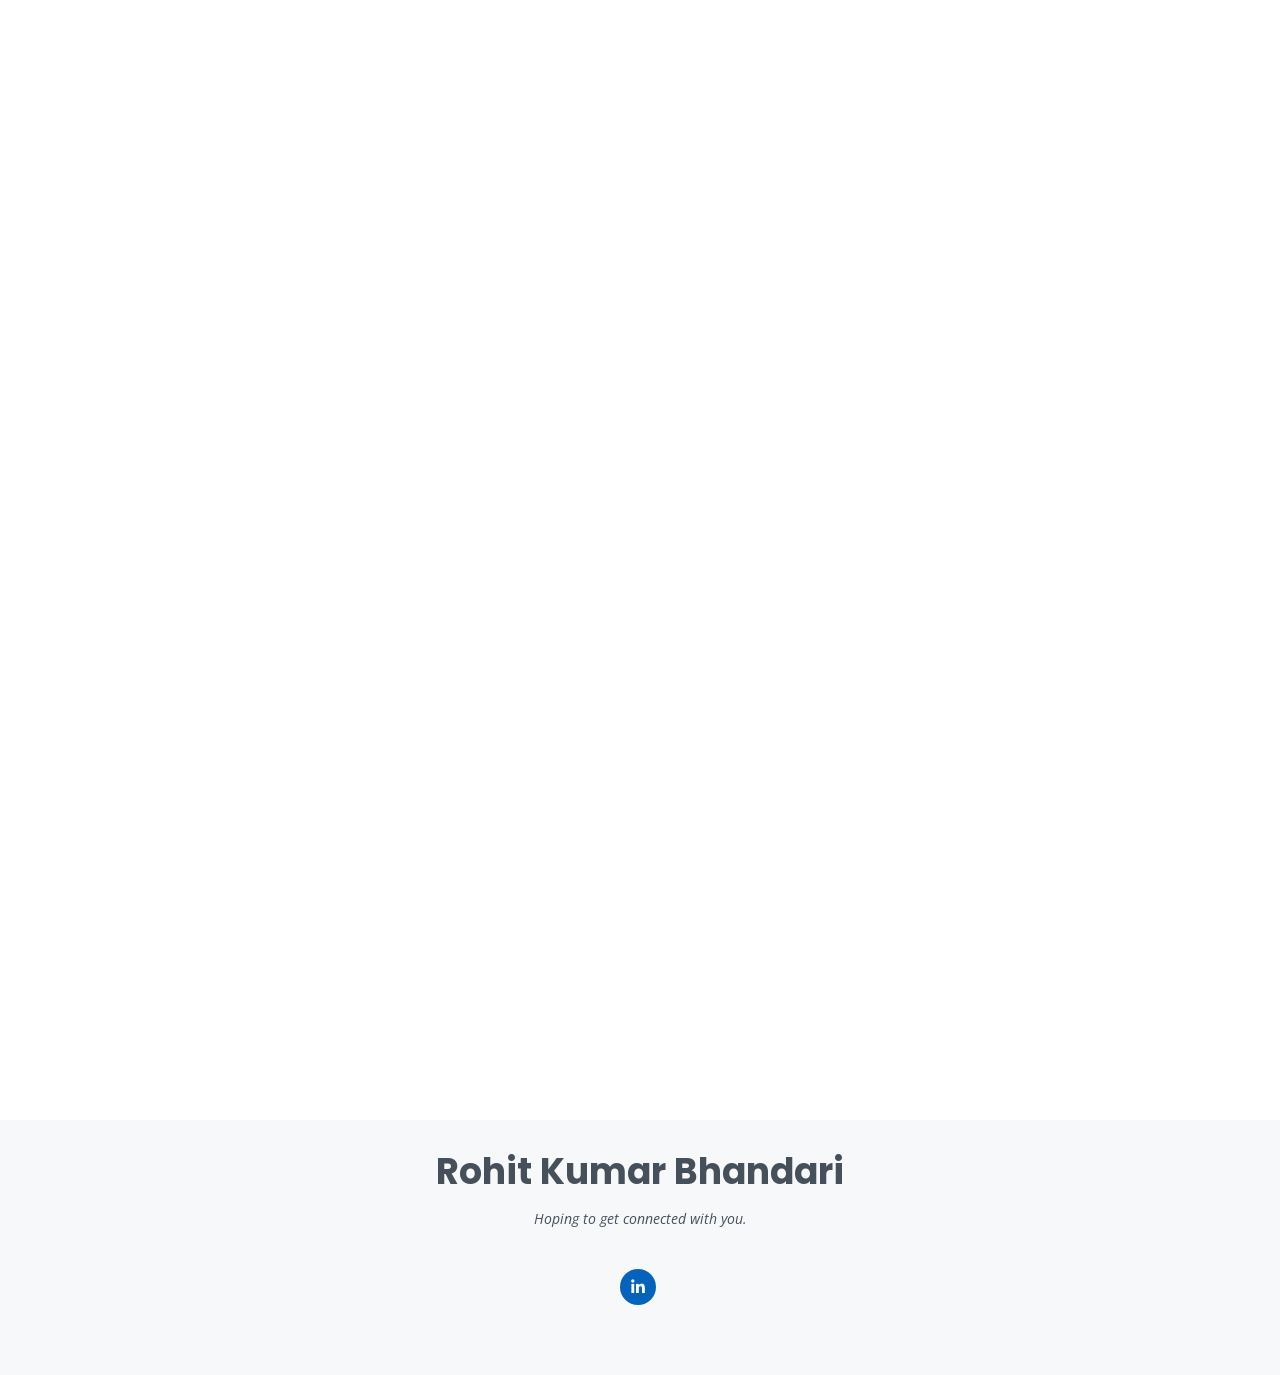
==== commit 97e63644: "Save index.html." ====
--- a/index.html
+++ b/index.html
@@ -367,7 +367,7 @@
     </section><!-- End Resume Section -->
 
     <!-- ======= Portfolio Section ======= -->
-    <section id="portfolio" class="portfolio section-bg">
+    <section id="portfolio" class="portfolio section-bg" style="display:none;">
       <div class="container" data-aos="fade-up">
 
         <div class="section-title">
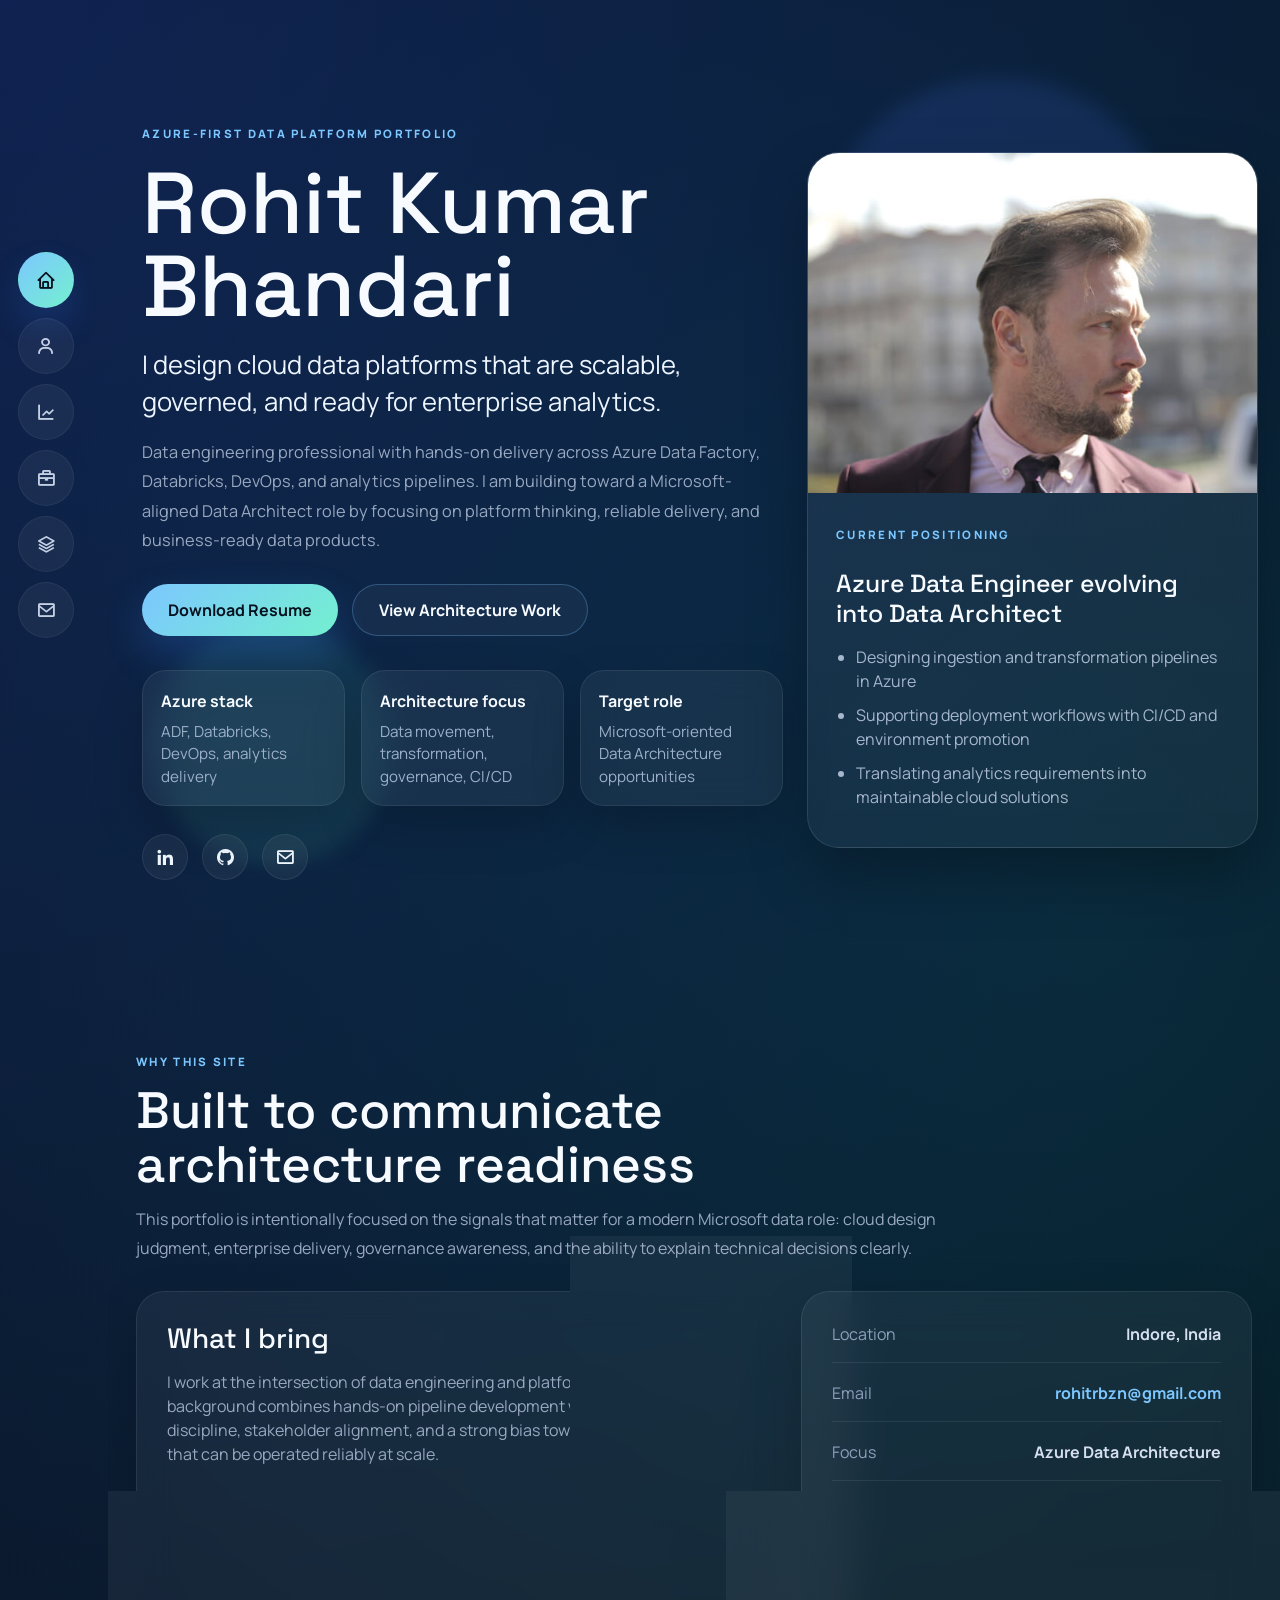
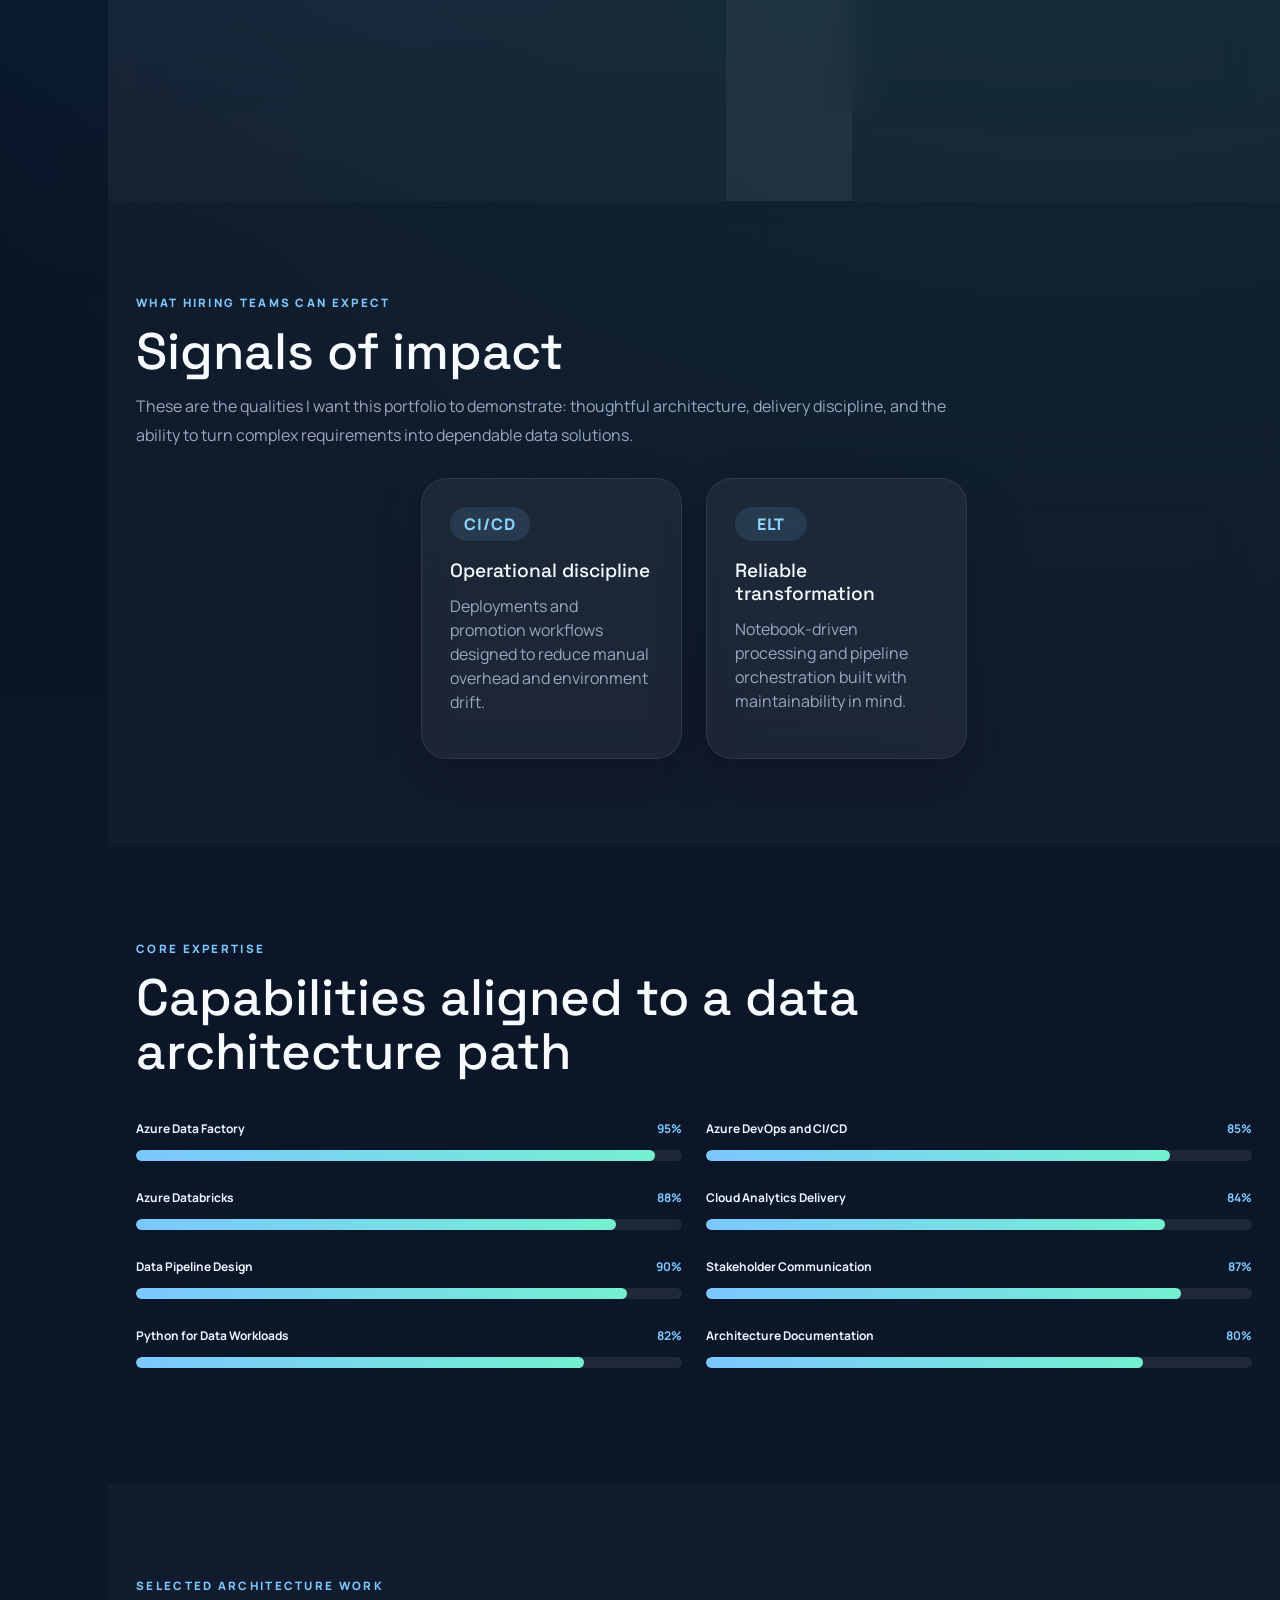
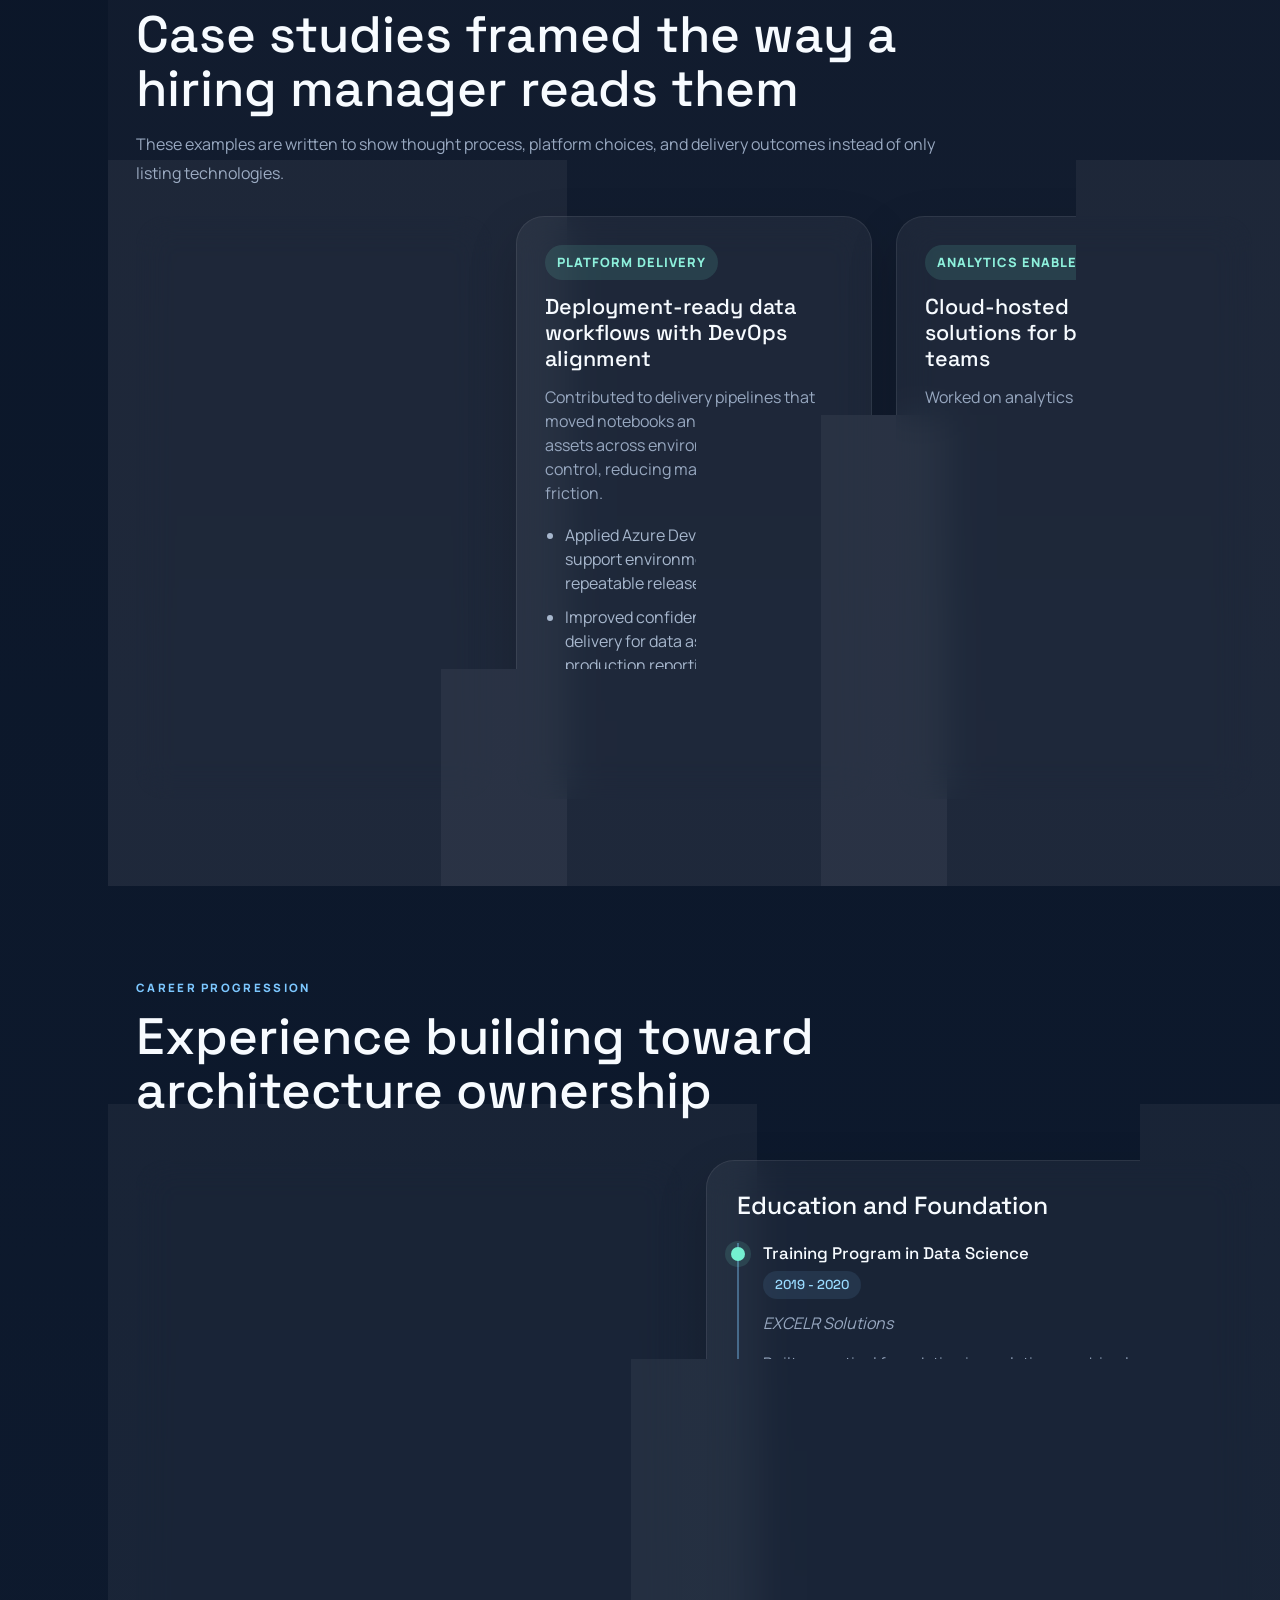
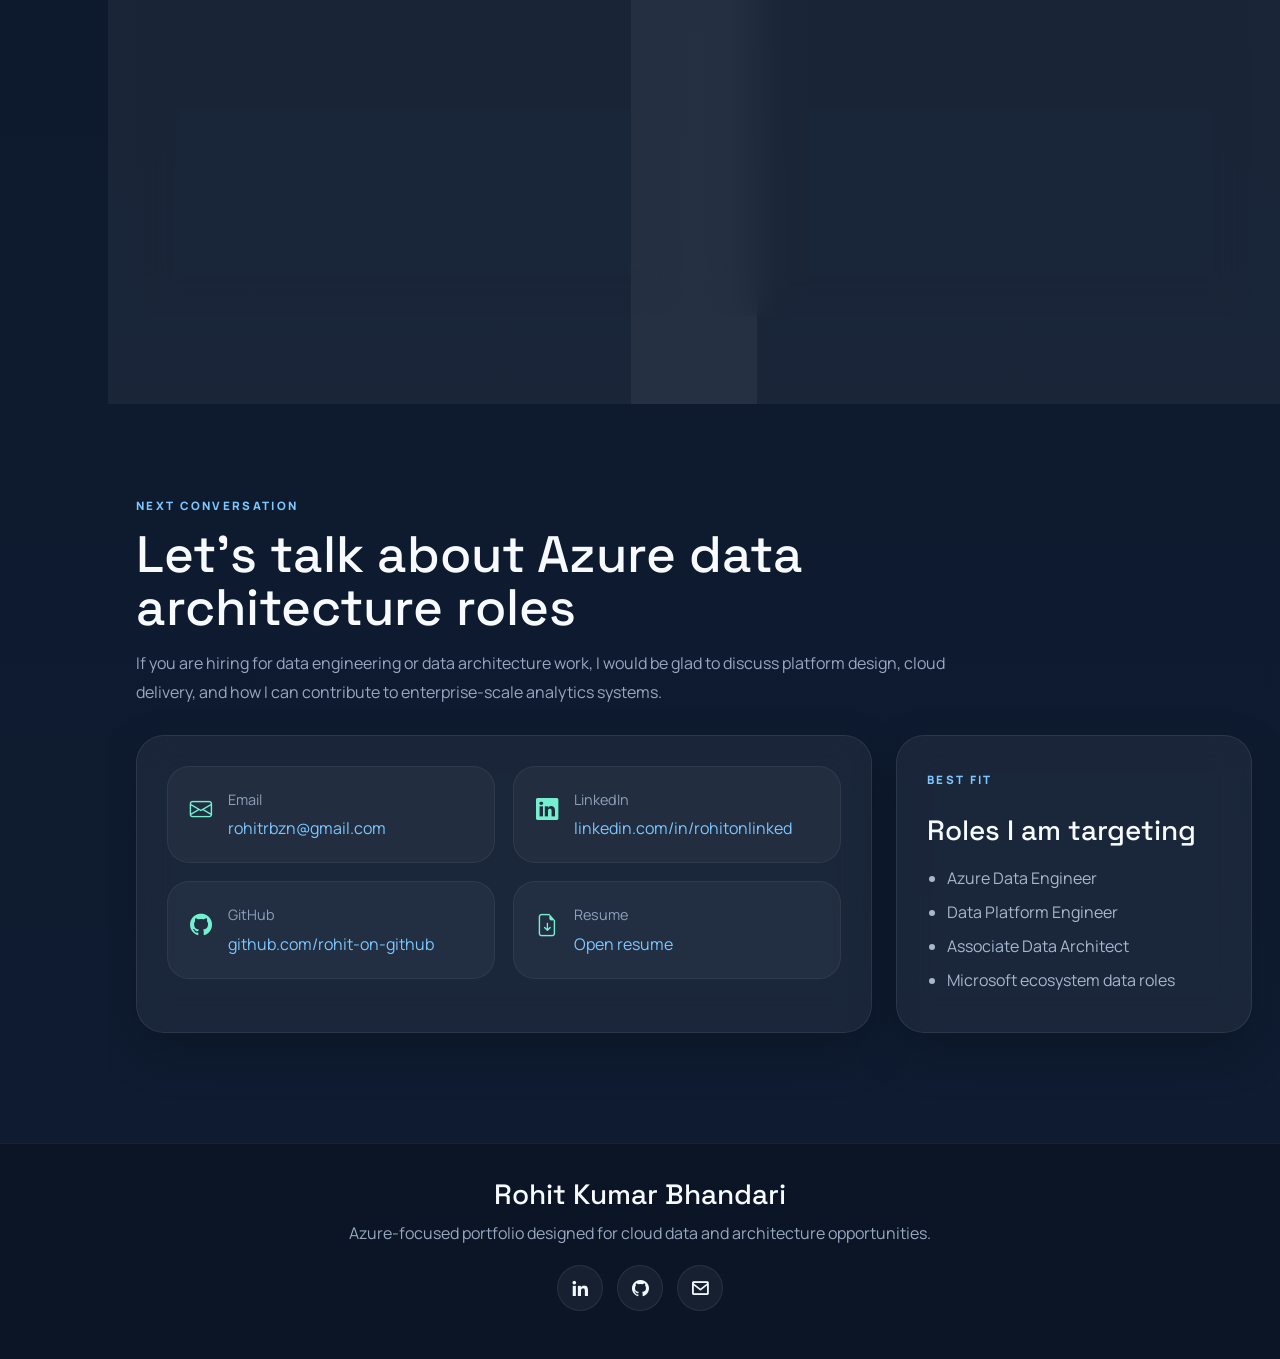
==== commit d689a90f: "Added Changes" ====
--- a/index.html
+++ b/index.html
@@ -1,854 +1,416 @@
-<!DOCTYPE html>
-<html lang="en">
-
-<head>
-  <meta charset="utf-8">
-  <meta content="width=device-width, initial-scale=1.0" name="viewport">
-
-  <title>Rohit Kumar Bhandari - Personal Website</title>
-  <meta content="" name="description">
-  <meta content="" name="keywords">
-
-  <!-- Favicons -->
-  <link href="https://encrypted-tbn0.gstatic.com/images?q=tbn:ANd9GcQ48YOFduJ3ldA4a4sAnWzSO4z5QEj-pAT9Rg&usqp=CAU"
-    rel="icon">
-  <link href="https://encrypted-tbn0.gstatic.com/images?q=tbn:ANd9GcQ48YOFduJ3ldA4a4sAnWzSO4z5QEj-pAT9Rg&usqp=CAU"
-    rel="apple-touch-icon">
-
-  <!-- Google Fonts -->
-  <link
-    href="https://fonts.googleapis.com/css?family=Open+Sans:300,300i,400,400i,600,600i,700,700i|Raleway:300,300i,400,400i,500,500i,600,600i,700,700i|Poppins:300,300i,400,400i,500,500i,600,600i,700,700i"
-    rel="stylesheet">
-
-  <!-- Vendor CSS Files -->
-  <link href="assets/vendor/aos/aos.css" rel="stylesheet">
-  <link href="assets/vendor/bootstrap/css/bootstrap.min.css" rel="stylesheet">
-  <link href="assets/vendor/bootstrap-icons/bootstrap-icons.css" rel="stylesheet">
-  <link href="assets/vendor/boxicons/css/boxicons.min.css" rel="stylesheet">
-  <link href="assets/vendor/glightbox/css/glightbox.min.css" rel="stylesheet">
-  <link href="assets/vendor/swiper/swiper-bundle.min.css" rel="stylesheet">
-
-  <!-- Template Main CSS File -->
-  <link href="assets/css/style.css" rel="stylesheet">
-
-  <!-- =======================================================
-  * Template Name: MyResume - v4.0.1
-  * Template URL: https://bootstrapmade.com/free-html-bootstrap-template-my-resume/
-  * Author: BootstrapMade.com
-  * License: https://bootstrapmade.com/license/
-  ======================================================== -->
-</head>
-
-<body>
-
-  <!-- ======= Mobile nav toggle button ======= -->
-  <!-- <button type="button" class="mobile-nav-toggle d-xl-none"><i class="bi bi-list mobile-nav-toggle"></i></button> -->
-  <i class="bi bi-list mobile-nav-toggle d-xl-none"></i>
-  <!-- ======= Header ======= -->
-  <header id="header" class="d-flex flex-column justify-content-center">
-
-    <nav id="navbar" class="navbar nav-menu">
-      <ul>
-        <li><a href="#hero" class="nav-link scrollto active"><i class="bx bx-home"></i> <span>Home</span></a></li>
-        <li><a href="#about" class="nav-link scrollto"><i class="bx bx-user"></i> <span>About</span></a></li>
-        <li><a href="#resume" class="nav-link scrollto"><i class="bx bx-file-blank"></i> <span>Resume</span></a></li>
-        <li><a href="#portfolio" class="nav-link scrollto"><i class="bx bx-book-content"></i> <span>Portfolio</span></a>
-        </li>
-        <!-- <li><a href="#services" class="nav-link scrollto"><i class="bx bx-server"></i> <span>Services</span></a></li> -->
-        <li><a href="#contact" class="nav-link scrollto"><i class="bx bx-envelope"></i> <span>Contact</span></a></li>
-      </ul>
-    </nav><!-- .nav-menu -->
-
-  </header><!-- End Header -->
-
-  <!-- ======= Hero Section ======= -->
-  <section id="hero" class="d-flex flex-column justify-content-center">
-    <div class="container" data-aos="zoom-in" data-aos-delay="100">
-      <h1>Rohit Kumar Bhandari</h1>
-      <p>I'm <span class="typed" data-typed-items="Data Science Enthusiast, Data Analyst, Cloud Engineer"></span></p>
-      <div class="social-links">
-        <!-- <a href="#" class="twitter"><i class="bx bxl-twitter"></i></a>
-        <a href="#" class="facebook"><i class="bx bxl-facebook"></i></a> -->
-        <!-- <a href="#" class="instagram"><i class="bx bxl-instagram"></i></a> -->
-        <!-- <a href="#" class="google-plus"><i class="bx bxl-skype"></i></a> -->
-        <a href="https://www.linkedin.com/in/rohitonlinked/" class="linkedin"><i class="bx bxl-linkedin"></i></a>
-      </div>
-    </div>
-  </section><!-- End Hero -->
-
-  <main id="main">
-
-    <!-- ======= About Section ======= -->
-    <section id="about" class="about">
-      <div class="container" data-aos="fade-up">
-
-        <div class="section-title">
-          <h2>About</h2>
-          <p>Hi, I am Rohit Kumar Bhandari</p>
-        </div>
-
-        <div class="row">
-          <div class="col-lg-4">
-            <img
-              src="https://encrypted-tbn0.gstatic.com/images?q=tbn:ANd9GcQ48YOFduJ3ldA4a4sAnWzSO4z5QEj-pAT9Rg&usqp=CAU"
-              class="img-fluid" alt="">
-          </div>
-          <div class="col-lg-8 pt-4 pt-lg-0 content">
-            <h3>Data Science Enthusiast</h3>
-            <p class="font-italic">
-            </p>
-            <div class="row">
-              <div class="col-lg-6">
-                <ul>
-                  <li><i class="bi bi-chevron-right"></i> <strong>Birthday:</strong> <span>19 May 1996</span></li>
-                  <li><i class="bi bi-chevron-right"></i> <strong>Website:</strong>
-                    <span>https://rohit-on-github.github.io/</span>
-                  </li>
-                  <li><i class="bi bi-chevron-right"></i> <strong>Phone:</strong> <span>+91 8989059838 / 8962381723 </span></li>
-                  <li><i class="bi bi-chevron-right"></i> <strong>City:</strong> <span>Indore, M.P.</span></li>
-                  <li><i class="bi bi-chevron-right"></i> <strong>Age:</strong> <span>26</span></li>
-                </ul>
-              </div>
-              <div class="col-lg-6">
-                <ul>
-
-                  <li><i class="bi bi-chevron-right"></i> <strong>Degree:</strong> <span>Bachelors of Engineering -
-                      Computer Science Engineering</span></li>
-                  <li><i class="bi bi-chevron-right"></i> <strong>Email:</strong> <span>rohitrbzn@gmail.com</span></li>
-                  <li><i class="bi bi-chevron-right"></i> <strong>For Hiring:</strong> <span>Available and willing to relocate</span></li>
-                </ul>
-              </div>
-            </div>
-          </div>
-        </div>
-
-      </div>
-    </section><!-- End About Section -->
-
-    <!-- ======= Facts Section ======= -->
-    <section style="display: none;" id="facts" class="facts">
-      <div class="container" data-aos="fade-up">
-
-        <div class="section-title">
-          <h2>Facts</h2>
-          <p>Magnam dolores commodi suscipit. Necessitatibus eius consequatur ex aliquid fuga eum quidem. Sit sint
-            consectetur velit. Quisquam quos quisquam cupiditate. Et nemo qui impedit suscipit alias ea. Quia fugiat sit
-            in iste officiis commodi quidem hic quas.</p>
-        </div>
-
-        <div class="row">
-
-          <div class="col-lg-3 col-md-6">
-            <div class="count-box">
-              <i class="bi bi-emoji-smile"></i>
-              <span data-purecounter-start="0" data-purecounter-end="232" data-purecounter-duration="1"
-                class="purecounter"></span>
-              <p>Happy Clients</p>
-            </div>
-          </div>
-
-          <div class="col-lg-3 col-md-6 mt-5 mt-md-0">
-            <div class="count-box">
-              <i class="bi bi-journal-richtext"></i>
-              <span data-purecounter-start="0" data-purecounter-end="521" data-purecounter-duration="1"
-                class="purecounter"></span>
-              <p>Projects</p>
-            </div>
-          </div>
-
-          <div class="col-lg-3 col-md-6 mt-5 mt-lg-0">
-            <div class="count-box">
-              <i class="bi bi-headset"></i>
-              <span data-purecounter-start="0" data-purecounter-end="1463" data-purecounter-duration="1"
-                class="purecounter"></span>
-              <p>Hours Of Support</p>
-            </div>
-          </div>
-
-          <div class="col-lg-3 col-md-6 mt-5 mt-lg-0">
-            <div class="count-box">
-              <i class="bi bi-award"></i>
-              <span data-purecounter-start="0" data-purecounter-end="25" data-purecounter-duration="1"
-                class="purecounter"></span>
-              <p>Awards</p>
-            </div>
-          </div>
-
-        </div>
-
-      </div>
-    </section><!-- End Facts Section -->
-
-    <!-- ======= Skills Section ======= -->
-    <section id="skills" class="skills section-bg">
-      <div class="container" data-aos="fade-up">
-
-        <div class="section-title">
-          <h2>Skills</h2>
-          <p>During the course of my education and professional experience, I have gained expertise over these skills</p>
-        </div>
-
-        <div class="row skills-content">
-
-          <div class="col-lg-6">
-
-            <div class="progress">
-              <span class="skill">Azure Data Factory <i class="val">95%</i></span>
-              <div class="progress-bar-wrap">
-                <div class="progress-bar" role="progressbar" aria-valuenow="95" aria-valuemin="0" aria-valuemax="100">
-                </div>
-              </div>
-            </div>
-
-            <div class="progress">
-              <span class="skill">Effective Communication <i class="val">80%</i></span>
-              <div class="progress-bar-wrap">
-                <div class="progress-bar" role="progressbar" aria-valuenow="80" aria-valuemin="0" aria-valuemax="100">
-                </div>
-              </div>
-            </div>
-
-            <div class="progress">
-              <span class="skill">Azure Databricks <i class="val">85%</i></span>
-              <div class="progress-bar-wrap">
-                <div class="progress-bar" role="progressbar" aria-valuenow="85" aria-valuemin="0" aria-valuemax="100">
-                </div>
-              </div>
-            </div>
-
-          </div>
-
-          <div class="col-lg-6">
-
-            <div class="progress">
-              <span class="skill">Python <i class="val">80%</i></span>
-              <div class="progress-bar-wrap">
-                <div class="progress-bar" role="progressbar" aria-valuenow="80" aria-valuemin="0" aria-valuemax="100">
-                </div>
-              </div>
-            </div>
-
-            <div class="progress">
-              <span class="skill">Azure Devops<i class="val">70%</i></span>
-              <div class="progress-bar-wrap">
-                <div class="progress-bar" role="progressbar" aria-valuenow="70" aria-valuemin="0" aria-valuemax="100">
-                </div>
-              </div>
-            </div>
-
-            <div class="progress">
-              <span class="skill">Django <i class="val">60%</i></span>
-              <div class="progress-bar-wrap">
-                <div class="progress-bar" role="progressbar" aria-valuenow="60" aria-valuemin="0" aria-valuemax="100">
-                </div>
-              </div>
-            </div>
-
-          </div>
-
-        </div>
-
-      </div>
-    </section><!-- End Skills Section -->
-
-    <!-- ======= Resume Section ======= -->
-    <section id="resume" class="resume">
-      <div class="container" data-aos="fade-up">
-
-        <div class="section-title">
-          <h2>Resume</h2>
-          <p>You can also download a copy of this resume.</p>
-        </div>
-
-        <div class="text-center">
-          <a target="_blank" href="https://drive.google.com/open?id=11nFMgU2X_yG72p2U8KCxmMXSmAbnZY7A">
-            <button style="background: #0563bb;
-          border: 0;
-          padding: 10px 35px;
-          color: #fff;
-          transition: 0.4s;
-          border-radius: 50px;" type="submit">
-              Download Resume
-            </button>
-          </a>
-        </div>
-
-        <div class="row">
-          <div class="col-lg-6">
-            <h3 class="resume-title">Summary</h3>
-            <div class="resume-item pb-0">
-              <h4>Rohit Kumar Bhandari</h4>
-              <p><em>A Data Science Enthusiast with more than 3 years of experience in content marketing and I.T. and Automation industry. An expert in business acumen, analyzing it by applying critical thinking and creatively presenting the stats on Dashboards. A programmer who specializes in developing systems for complex ML based applications. A team player in developing and deploying automated systems and pipelines with excellent communication and collaboration.
-                </em></p>
-              <ul>
-                <li>Indore, M.P.</li>
-                <li>+91 8989059838 / 8962381723 </li>
-                <li>rohitrbzn@gmail.com</li>
-              </ul>
-            </div>
-
-            <h3 class="resume-title">Education</h3>
-            <div class="resume-item">
-              <h4>Training Program on Data Science</h4>
-              <h5>2019 - 2020</h5>
-              <p><em>EXCELR Solutions (Division of EXCELR Solutions (USA))</em></p>
-              <p>Studied various Analysis, Applying Machine Learning Algorithms, Worked on Real-life Data and
-                Assignments</p>
-            </div>
-            <div class="resume-item">
-              <h4>Bachelor of Engineering (Computer Science)</h4>
-              <h5>2014 - 2018</h5>
-              <p><em>SGSITS, Indore (Est. 1952)</em></p>
-              <p>Studied subjects like Artificial Intelligence, Cloud Computing, Data Structure and Web development</p>
-            </div>
-            <div class="resume-item">
-              <h4>High School (Science) conc. in Computer Science.</h4>
-              <h5>2000 - 2014</h5>
-              <p><em>Delhi Public School, Vijaipur (Guna, M.P)</em></p>
-              <p>Studied C++ and SQL</p>
-            </div>
-          </div>
-          <div class="col-lg-6">
-            <h3 class="resume-title">Professional Experience</h3>
-            <div class="resume-item">
-              <h4>Data Engineer</h4>
-              <h5>July 2021 – Present</h5>
-              <p><em>Numantra Technologies, Mumbai <br> A SaaS providing automation, machine learning, AI, and analytics solutions with clients like Philips. </em></p>
-              <ul>
-                <li>Developing and Deploying of various automated systems in Azure.</li>
-                <li>ADF: Creating pipelines for migration and transformation of Data from different sources</li>
-				<li>ADB: Developing notebooks for transforming data and integrating in ADF</li>
-				<li>Azure Devops: Deploying pipelines and notebooks using CI/CD to various environments </li>
-              </ul>
-            </div>
-            <div class="resume-item">
-              <h4>Data Analyst and Cloud Engineer</h4>
-              <h5>July 2020 – June 2021</h5>
-              <p><em>ANALYTICS DOMAIN, Magarpatta City, Pune <br> An advanced analytic and data warehousing firm with
-                  clients/partners like Knime and IBM. </em></p>
-              <ul>
-                <li>Developing and Deploying of various Intelligent web applications deploying on GCP.</li>
-                <li>Django: Creating AI intelligent web applications.</li>
-				<li>GCP (VM): Deploying the intelligent webapp on GCP - VM using nginx and gunicorn.</li>
-				<li>Python: For development of various machine learning models based on NLP </li>
-              </ul>
-            </div>
-            <div class="resume-item">
-              <h4>Intern - Analytics Products and Tools</h4>
-              <h5>January 2020 – July 2020</h5>
-              <p><em>ANALYTICS DOMAIN, Magarpatta City, Pune <br> An advanced analytic and data warehousing firm with
-                  clients/partners like Knime and IBM. </em></p>
-              <ul>
-                <li>Designing and Developing of various Analytical Tools including Stock Prediction and deploying on GCP
-                </li>
-                <li>Created a dashboard for Corona Virus Spreading metrics and future predictions. </li>
-                <li> Analyzed market, researched and created models for Stock Prediction. </li>
-                <li>For development of various forecasting models and Natural Language Processing on stock market data
-                  and using the Time-Series model to predict closing price. </li>
-              </ul>
-            </div>
-            <div class="resume-item">
-              <h4>Data Science Intern</h4>
-              <h5>February 2020 – May 2020</h5>
-              <p><em>INNODATATICS, Pune <br> Innodatatics rated among the "20 Most Promising Data Analytics Solution
-                  Providers - 2018" with clients like Hindustan Unilever and Yatra. </em></p>
-              <ul>
-                <li>Research and Development for Sales forecasting of a US based retail sector client. </li>
-                <li> Analyzed sales and products and created visualization for various insights for better customer
-                  retention and increase in profit by customizing the inventory. </li>
-                <li>Developed a neural network model for Sales Forecasting in a team of 6 in a remote environment,
-                  collaborated code on Kaggle and deployed successfully on Flask and Django. </li>
-              </ul>
-            </div>
-          </div>
-        </div>
-
-      </div>
-    </section><!-- End Resume Section -->
-
-    <!-- ======= Portfolio Section ======= -->
-    <section id="portfolio" class="portfolio section-bg" style="display:none;">
-      <div class="container" data-aos="fade-up">
-
-        <div class="section-title">
-          <h2>Portfolio</h2>
-          <p>I have my projects served on a heroku platform. They are deployed using Django Framework. Feel free to check it out.</p>
-        </div>
-
-        <div class="text-center">
-          <a target="_blank" href="https://portfolio-rohitbhandari.herokuapp.com/">
-            <button style="background: #0563bb;
-          border: 0;
-          padding: 10px 35px;
-          color: #fff;
-          transition: 0.4s;
-          border-radius: 50px;" type="submit">
-              Portfolio Website
-            </button>
-          </a>
-        </div>
-
-        <div style="display: none" class="row">
-          <div class="col-lg-12 d-flex justify-content-center" data-aos="fade-up" data-aos-delay="100">
-            <ul id="portfolio-flters">
-              <li data-filter="*" class="filter-active">All</li>
-              <li data-filter=".filter-app">App</li>
-              <li data-filter=".filter-card">Card</li>
-              <li data-filter=".filter-web">Web</li>
-            </ul>
-          </div>
-        </div>
-
-        <div style="display: none" class="row portfolio-container" data-aos="fade-up" data-aos-delay="200">
-
-          <div class="col-lg-4 col-md-6 portfolio-item filter-app">
-            <div class="portfolio-wrap">
-              <img src="assets/img/portfolio/portfolio-1.jpg" class="img-fluid" alt="">
-              <div class="portfolio-info">
-                <h4>App 1</h4>
-                <p>App</p>
-                <div class="portfolio-links">
-                  <a href="assets/img/portfolio/portfolio-1.jpg" data-gallery="portfolioGallery"
-                    class="portfolio-lightbox" title="App 1"><i class="bx bx-plus"></i></a>
-                  <a href="portfolio-details.html" class="portfolio-details-lightbox" data-glightbox="type: external"
-                    title="Portfolio Details"><i class="bx bx-link"></i></a>
-                </div>
-              </div>
-            </div>
-          </div>
-
-          <div class="col-lg-4 col-md-6 portfolio-item filter-web">
-            <div class="portfolio-wrap">
-              <img src="assets/img/portfolio/portfolio-2.jpg" class="img-fluid" alt="">
-              <div class="portfolio-info">
-                <h4>Web 3</h4>
-                <p>Web</p>
-                <div class="portfolio-links">
-                  <a href="assets/img/portfolio/portfolio-2.jpg" data-gallery="portfolioGallery"
-                    class="portfolio-lightbox" title="Web 3"><i class="bx bx-plus"></i></a>
-                  <a href="portfolio-details.html" class="portfolio-details-lightbox" data-glightbox="type: external"
-                    title="Portfolio Details"><i class="bx bx-link"></i></a>
-                </div>
-              </div>
-            </div>
-          </div>
-
-          <div class="col-lg-4 col-md-6 portfolio-item filter-app">
-            <div class="portfolio-wrap">
-              <img src="assets/img/portfolio/portfolio-3.jpg" class="img-fluid" alt="">
-              <div class="portfolio-info">
-                <h4>App 2</h4>
-                <p>App</p>
-                <div class="portfolio-links">
-                  <a href="assets/img/portfolio/portfolio-3.jpg" data-gallery="portfolioGallery"
-                    class="portfolio-lightbox" title="App 2"><i class="bx bx-plus"></i></a>
-                  <a href="portfolio-details.html" class="portfolio-details-lightbox" data-glightbox="type: external"
-                    title="Portfolio Details"><i class="bx bx-link"></i></a>
-                </div>
-              </div>
-            </div>
-          </div>
-
-          <div class="col-lg-4 col-md-6 portfolio-item filter-card">
-            <div class="portfolio-wrap">
-              <img src="assets/img/portfolio/portfolio-4.jpg" class="img-fluid" alt="">
-              <div class="portfolio-info">
-                <h4>Card 2</h4>
-                <p>Card</p>
-                <div class="portfolio-links">
-                  <a href="assets/img/portfolio/portfolio-4.jpg" data-gallery="portfolioGallery"
-                    class="portfolio-lightbox" title="Card 2"><i class="bx bx-plus"></i></a>
-                  <a href="portfolio-details.html" class="portfolio-details-lightbox" data-glightbox="type: external"
-                    title="Portfolio Details"><i class="bx bx-link"></i></a>
-                </div>
-              </div>
-            </div>
-          </div>
-
-          <div class="col-lg-4 col-md-6 portfolio-item filter-web">
-            <div class="portfolio-wrap">
-              <img src="assets/img/portfolio/portfolio-5.jpg" class="img-fluid" alt="">
-              <div class="portfolio-info">
-                <h4>Web 2</h4>
-                <p>Web</p>
-                <div class="portfolio-links">
-                  <a href="assets/img/portfolio/portfolio-5.jpg" data-gallery="portfolioGallery"
-                    class="portfolio-lightbox" title="Web 2"><i class="bx bx-plus"></i></a>
-                  <a href="portfolio-details.html" class="portfolio-details-lightbox" data-glightbox="type: external"
-                    title="Portfolio Details"><i class="bx bx-link"></i></a>
-                </div>
-              </div>
-            </div>
-          </div>
-
-          <div class="col-lg-4 col-md-6 portfolio-item filter-app">
-            <div class="portfolio-wrap">
-              <img src="assets/img/portfolio/portfolio-6.jpg" class="img-fluid" alt="">
-              <div class="portfolio-info">
-                <h4>App 3</h4>
-                <p>App</p>
-                <div class="portfolio-links">
-                  <a href="assets/img/portfolio/portfolio-6.jpg" data-gallery="portfolioGallery"
-                    class="portfolio-lightbox" title="App 3"><i class="bx bx-plus"></i></a>
-                  <a href="portfolio-details.html" class="portfolio-details-lightbox" data-glightbox="type: external"
-                    title="Portfolio Details"><i class="bx bx-link"></i></a>
-                </div>
-              </div>
-            </div>
-          </div>
-
-          <div class="col-lg-4 col-md-6 portfolio-item filter-card">
-            <div class="portfolio-wrap">
-              <img src="assets/img/portfolio/portfolio-7.jpg" class="img-fluid" alt="">
-              <div class="portfolio-info">
-                <h4>Card 1</h4>
-                <p>Card</p>
-                <div class="portfolio-links">
-                  <a href="assets/img/portfolio/portfolio-7.jpg" data-gallery="portfolioGallery"
-                    class="portfolio-lightbox" title="Card 1"><i class="bx bx-plus"></i></a>
-                  <a href="portfolio-details.html" class="portfolio-details-lightbox" data-glightbox="type: external"
-                    title="Portfolio Details"><i class="bx bx-link"></i></a>
-                </div>
-              </div>
-            </div>
-          </div>
-
-          <div class="col-lg-4 col-md-6 portfolio-item filter-card">
-            <div class="portfolio-wrap">
-              <img src="assets/img/portfolio/portfolio-8.jpg" class="img-fluid" alt="">
-              <div class="portfolio-info">
-                <h4>Card 3</h4>
-                <p>Card</p>
-                <div class="portfolio-links">
-                  <a href="assets/img/portfolio/portfolio-8.jpg" data-gallery="portfolioGallery"
-                    class="portfolio-lightbox" title="Card 3"><i class="bx bx-plus"></i></a>
-                  <a href="portfolio-details.html" class="portfolio-details-lightbox" data-glightbox="type: external"
-                    title="Portfolio Details"><i class="bx bx-link"></i></a>
-                </div>
-              </div>
-            </div>
-          </div>
-
-          <div class="col-lg-4 col-md-6 portfolio-item filter-web">
-            <div class="portfolio-wrap">
-              <img src="assets/img/portfolio/portfolio-9.jpg" class="img-fluid" alt="">
-              <div class="portfolio-info">
-                <h4>Web 3</h4>
-                <p>Web</p>
-                <div class="portfolio-links">
-                  <a href="assets/img/portfolio/portfolio-9.jpg" data-gallery="portfolioGallery"
-                    class="portfolio-lightbox" title="Web 3"><i class="bx bx-plus"></i></a>
-                  <a href="portfolio-details.html" class="portfolio-details-lightbox" data-glightbox="type: external"
-                    title="Portfolio Details"><i class="bx bx-link"></i></a>
-                </div>
-              </div>
-            </div>
-          </div>
-
-        </div>
-
-      </div>
-    </section><!-- End Portfolio Section -->
-
-    <!-- ======= Services Section ======= -->
-    <section style="display: none;" id="services" class="services">
-      <div class="container" data-aos="fade-up">
-
-        <div class="section-title">
-          <h2>Services</h2>
-          <p>Magnam dolores commodi suscipit. Necessitatibus eius consequatur ex aliquid fuga eum quidem. Sit sint
-            consectetur velit. Quisquam quos quisquam cupiditate. Et nemo qui impedit suscipit alias ea. Quia fugiat sit
-            in iste officiis commodi quidem hic quas.</p>
-        </div>
-
-        <div class="row">
-
-          <div class="col-lg-4 col-md-6 d-flex align-items-stretch" data-aos="zoom-in" data-aos-delay="100">
-            <div class="icon-box iconbox-blue">
-              <div class="icon">
-                <svg width="100" height="100" viewBox="0 0 600 600" xmlns="http://www.w3.org/2000/svg">
-                  <path stroke="none" stroke-width="0" fill="#f5f5f5"
-                    d="M300,521.0016835830174C376.1290562159157,517.8887921683347,466.0731472004068,529.7835943286574,510.70327084640275,468.03025145048787C554.3714126377745,407.6079735673963,508.03601936045806,328.9844924480964,491.2728898941984,256.3432110539036C474.5976632858925,184.082847569629,479.9380746630129,96.60480741107993,416.23090153303,58.64404602377083C348.86323505073057,18.502131276798302,261.93793281208167,40.57373210992963,193.5410806939664,78.93577620505333C130.42746243093433,114.334589627462,98.30271207620316,179.96522072025542,76.75703585869454,249.04625023123273C51.97151888228291,328.5150500222984,13.704378332031375,421.85034740162234,66.52175969318436,486.19268352777647C119.04800174914682,550.1803526380478,217.28368757567262,524.383925680826,300,521.0016835830174">
-                  </path>
-                </svg>
-                <i class="bx bxl-dribbble"></i>
-              </div>
-              <h4><a href="">Lorem Ipsum</a></h4>
-              <p>Voluptatum deleniti atque corrupti quos dolores et quas molestias excepturi</p>
-            </div>
-          </div>
-
-          <div class="col-lg-4 col-md-6 d-flex align-items-stretch mt-4 mt-md-0" data-aos="zoom-in"
-            data-aos-delay="200">
-            <div class="icon-box iconbox-orange ">
-              <div class="icon">
-                <svg width="100" height="100" viewBox="0 0 600 600" xmlns="http://www.w3.org/2000/svg">
-                  <path stroke="none" stroke-width="0" fill="#f5f5f5"
-                    d="M300,582.0697525312426C382.5290701553225,586.8405444964366,449.9789794690241,525.3245884688669,502.5850820975895,461.55621195738473C556.606425686781,396.0723002908107,615.8543463187945,314.28637112970534,586.6730223649479,234.56875336149918C558.9533121215079,158.8439757836574,454.9685369536778,164.00468322053177,381.49747125262974,130.76875717737553C312.15926192815925,99.40240125094834,248.97055460311594,18.661163978235184,179.8680185752513,50.54337015887873C110.5421016452524,82.52863877960104,119.82277516462835,180.83849132639028,109.12597500060166,256.43424936330496C100.08760227029461,320.3096726198365,92.17705696193138,384.0621239912766,124.79988738764834,439.7174275375508C164.83382741302287,508.01625554203684,220.96474134820875,577.5009287672846,300,582.0697525312426">
-                  </path>
-                </svg>
-                <i class="bx bx-file"></i>
-              </div>
-              <h4><a href="">Sed Perspiciatis</a></h4>
-              <p>Duis aute irure dolor in reprehenderit in voluptate velit esse cillum dolore</p>
-            </div>
-          </div>
-
-          <div class="col-lg-4 col-md-6 d-flex align-items-stretch mt-4 mt-lg-0" data-aos="zoom-in"
-            data-aos-delay="300">
-            <div class="icon-box iconbox-pink">
-              <div class="icon">
-                <svg width="100" height="100" viewBox="0 0 600 600" xmlns="http://www.w3.org/2000/svg">
-                  <path stroke="none" stroke-width="0" fill="#f5f5f5"
-                    d="M300,541.5067337569781C382.14930387511276,545.0595476570109,479.8736841581634,548.3450877840088,526.4010558755058,480.5488172755941C571.5218469581645,414.80211281144784,517.5187510058486,332.0715597781072,496.52539010469104,255.14436215662573C477.37192572678356,184.95920475031193,473.57363656557914,105.61284051026155,413.0603344069578,65.22779650032875C343.27470386102294,18.654635553484475,251.2091493199835,5.337323636656869,175.0934190732945,40.62881213300186C97.87086631185822,76.43348514350839,51.98124368387456,156.15599469081315,36.44837278890362,239.84606092416172C21.716077023791087,319.22268207091537,43.775223500013084,401.1760424656574,96.891909868211,461.97329694683043C147.22146801428983,519.5804099606455,223.5754009179313,538.201503339737,300,541.5067337569781">
-                  </path>
-                </svg>
-                <i class="bx bx-tachometer"></i>
-              </div>
-              <h4><a href="">Magni Dolores</a></h4>
-              <p>Excepteur sint occaecat cupidatat non proident, sunt in culpa qui officia</p>
-            </div>
-          </div>
-
-          <div class="col-lg-4 col-md-6 d-flex align-items-stretch mt-4" data-aos="zoom-in" data-aos-delay="100">
-            <div class="icon-box iconbox-yellow">
-              <div class="icon">
-                <svg width="100" height="100" viewBox="0 0 600 600" xmlns="http://www.w3.org/2000/svg">
-                  <path stroke="none" stroke-width="0" fill="#f5f5f5"
-                    d="M300,503.46388370962813C374.79870501325706,506.71871716319447,464.8034551963731,527.1746412648533,510.4981551193396,467.86667711651364C555.9287308511215,408.9015244558933,512.6030010748507,327.5744911775523,490.211057578863,256.5855673507754C471.097692560561,195.9906835881958,447.69079081568157,138.11976852964426,395.19560036434837,102.3242989838813C329.3053358748298,57.3949838291264,248.02791733380457,8.279543830951368,175.87071277845988,42.242879143198664C103.41431057327972,76.34704239035025,93.79494320519305,170.9812938413882,81.28167332365135,250.07896920659033C70.17666984294237,320.27484674793965,64.84698225790005,396.69656628748305,111.28512138212992,450.4950937839243C156.20124167950087,502.5303643271138,231.32542653798444,500.4755392045468,300,503.46388370962813">
-                  </path>
-                </svg>
-                <i class="bx bx-layer"></i>
-              </div>
-              <h4><a href="">Nemo Enim</a></h4>
-              <p>At vero eos et accusamus et iusto odio dignissimos ducimus qui blanditiis</p>
-            </div>
-          </div>
-
-          <div class="col-lg-4 col-md-6 d-flex align-items-stretch mt-4" data-aos="zoom-in" data-aos-delay="200">
-            <div class="icon-box iconbox-red">
-              <div class="icon">
-                <svg width="100" height="100" viewBox="0 0 600 600" xmlns="http://www.w3.org/2000/svg">
-                  <path stroke="none" stroke-width="0" fill="#f5f5f5"
-                    d="M300,532.3542879108572C369.38199826031484,532.3153073249985,429.10787420159085,491.63046689027357,474.5244479745417,439.17860296908856C522.8885846962883,383.3225815378663,569.1668002868075,314.3205725914397,550.7432151929288,242.7694973846089C532.6665558377875,172.5657663291529,456.2379748765914,142.6223662098291,390.3689995646985,112.34683881706744C326.66090330228417,83.06452184765237,258.84405631176094,53.51806209861945,193.32584062364296,78.48882559362697C121.61183558270385,105.82097193414197,62.805066853699245,167.19869350419734,48.57481801355237,242.6138429142374C34.843463184063346,315.3850353017275,76.69343916112496,383.4422959591041,125.22947124332185,439.3748458443577C170.7312796277747,491.8107796887764,230.57421082200815,532.3932930995766,300,532.3542879108572">
-                  </path>
-                </svg>
-                <i class="bx bx-slideshow"></i>
-              </div>
-              <h4><a href="">Dele Cardo</a></h4>
-              <p>Quis consequatur saepe eligendi voluptatem consequatur dolor consequuntur</p>
-            </div>
-          </div>
-
-          <div class="col-lg-4 col-md-6 d-flex align-items-stretch mt-4" data-aos="zoom-in" data-aos-delay="300">
-            <div class="icon-box iconbox-teal">
-              <div class="icon">
-                <svg width="100" height="100" viewBox="0 0 600 600" xmlns="http://www.w3.org/2000/svg">
-                  <path stroke="none" stroke-width="0" fill="#f5f5f5"
-                    d="M300,566.797414625762C385.7384707136149,576.1784315230908,478.7894351017131,552.8928747891023,531.9192734346935,484.94944893311C584.6109503024035,417.5663521118492,582.489472248146,322.67544863468447,553.9536738515405,242.03673114598146C529.1557734026468,171.96086150256528,465.24506316201064,127.66468636344209,395.9583748389544,100.7403814666027C334.2173773831606,76.7482773500951,269.4350130405921,84.62216499799875,207.1952322260088,107.2889140133804C132.92018162631612,134.33871894543012,41.79353780512637,160.00259165414826,22.644507872594943,236.69541883565114C3.319112789854554,314.0945973066697,72.72355303640163,379.243833228382,124.04198916343866,440.3218312028393C172.9286146004772,498.5055451809895,224.45579914871206,558.5317968840102,300,566.797414625762">
-                  </path>
-                </svg>
-                <i class="bx bx-arch"></i>
-              </div>
-              <h4><a href="">Divera Don</a></h4>
-              <p>Modi nostrum vel laborum. Porro fugit error sit minus sapiente sit aspernatur</p>
-            </div>
-          </div>
-
-        </div>
-
-      </div>
-    </section><!-- End Services Section -->
-
-    <!-- ======= Testimonials Section ======= -->
-    <section style="display: none;" id="testimonials" class="testimonials section-bg">
-      <div class="container" data-aos="fade-up">
-
-        <div class="section-title">
-          <h2>Testimonials</h2>
-        </div>
-
-        <div class="testimonials-slider swiper-container" data-aos="fade-up" data-aos-delay="100">
-          <div class="swiper-wrapper">
-
-            <div class="swiper-slide">
-              <div class="testimonial-item">
-                <img src="assets/img/testimonials/testimonials-1.jpg" class="testimonial-img" alt="">
-                <h3>Saul Goodman</h3>
-                <h4>Ceo &amp; Founder</h4>
-                <p>
-                  <i class="bx bxs-quote-alt-left quote-icon-left"></i>
-                  Proin iaculis purus consequat sem cure digni ssim donec porttitora entum suscipit rhoncus. Accusantium
-                  quam, ultricies eget id, aliquam eget nibh et. Maecen aliquam, risus at semper.
-                  <i class="bx bxs-quote-alt-right quote-icon-right"></i>
-                </p>
-              </div>
-            </div><!-- End testimonial item -->
-
-            <div class="swiper-slide">
-              <div class="testimonial-item">
-                <img src="assets/img/testimonials/testimonials-2.jpg" class="testimonial-img" alt="">
-                <h3>Sara Wilsson</h3>
-                <h4>Designer</h4>
-                <p>
-                  <i class="bx bxs-quote-alt-left quote-icon-left"></i>
-                  Export tempor illum tamen malis malis eram quae irure esse labore quem cillum quid cillum eram malis
-                  quorum velit fore eram velit sunt aliqua noster fugiat irure amet legam anim culpa.
-                  <i class="bx bxs-quote-alt-right quote-icon-right"></i>
-                </p>
-              </div>
-            </div><!-- End testimonial item -->
-
-            <div class="swiper-slide">
-              <div class="testimonial-item">
-                <img src="assets/img/testimonials/testimonials-3.jpg" class="testimonial-img" alt="">
-                <h3>Jena Karlis</h3>
-                <h4>Store Owner</h4>
-                <p>
-                  <i class="bx bxs-quote-alt-left quote-icon-left"></i>
-                  Enim nisi quem export duis labore cillum quae magna enim sint quorum nulla quem veniam duis minim
-                  tempor labore quem eram duis noster aute amet eram fore quis sint minim.
-                  <i class="bx bxs-quote-alt-right quote-icon-right"></i>
-                </p>
-              </div>
-            </div><!-- End testimonial item -->
-
-            <div class="swiper-slide">
-              <div class="testimonial-item">
-                <img src="assets/img/testimonials/testimonials-4.jpg" class="testimonial-img" alt="">
-                <h3>Matt Brandon</h3>
-                <h4>Freelancer</h4>
-                <p>
-                  <i class="bx bxs-quote-alt-left quote-icon-left"></i>
-                  Fugiat enim eram quae cillum dolore dolor amet nulla culpa multos export minim fugiat minim velit
-                  minim dolor enim duis veniam ipsum anim magna sunt elit fore quem dolore labore illum veniam.
-                  <i class="bx bxs-quote-alt-right quote-icon-right"></i>
-                </p>
-              </div>
-            </div><!-- End testimonial item -->
-
-            <div class="swiper-slide">
-              <div class="testimonial-item">
-                <img src="assets/img/testimonials/testimonials-5.jpg" class="testimonial-img" alt="">
-                <h3>John Larson</h3>
-                <h4>Entrepreneur</h4>
-                <p>
-                  <i class="bx bxs-quote-alt-left quote-icon-left"></i>
-                  Quis quorum aliqua sint quem legam fore sunt eram irure aliqua veniam tempor noster veniam enim culpa
-                  labore duis sunt culpa nulla illum cillum fugiat legam esse veniam culpa fore nisi cillum quid.
-                  <i class="bx bxs-quote-alt-right quote-icon-right"></i>
-                </p>
-              </div>
-            </div><!-- End testimonial item -->
-
-          </div>
-          <div class="swiper-pagination"></div>
-        </div>
-
-      </div>
-    </section><!-- End Testimonials Section -->
-
-    <!-- ======= Contact Section ======= -->
-    <section id="contact" class="contact">
-      <div class="container" data-aos="fade-up">
-
-        <div class="section-title">
-          <h2>Contact</h2>
-        </div>
-
-        <div class="row mt-1">
-
-          <div class="col-lg-4">
-            <div class="info">
-              <div class="address">
-                <i class="bi bi-geo-alt"></i>
-                <h4>Location:</h4>
-                <p>Indore, M.P.</p>
-              </div>
-
-              <div class="email">
-                <i class="bi bi-envelope"></i>
-                <h4>Email:</h4>
-                <p>rohitrbzn@gmail.com</p>
-              </div>
-
-              <div class="phone">
-                <i class="bi bi-phone"></i>
-                <h4>Call:</h4>
-                <p>+91 8962381723 / 8989059838</p>
-              </div>
-
-            </div>
-
-          </div>
-
-          <div style="display: none;" class="col-lg-8 mt-5 mt-lg-0">
-
-            <form action="forms/contact.php" method="post" role="form" class="php-email-form">
-              <div class="row">
-                <div class="col-md-6 form-group">
-                  <input type="text" name="name" class="form-control" id="name" placeholder="Your Name" required>
-                </div>
-                <div class="col-md-6 form-group mt-3 mt-md-0">
-                  <input type="email" class="form-control" name="email" id="email" placeholder="Your Email" required>
-                </div>
-              </div>
-              <div class="form-group mt-3">
-                <input type="text" class="form-control" name="subject" id="subject" placeholder="Subject" required>
-              </div>
-              <div class="form-group mt-3">
-                <textarea class="form-control" name="message" rows="5" placeholder="Message" required></textarea>
-              </div>
-              <div class="my-3">
-                <div class="loading">Loading</div>
-                <div class="error-message"></div>
-                <div class="sent-message">Your message has been sent. Thank you!</div>
-              </div>
-              <div class="text-center"><button type="submit">Send Message</button></div>
-            </form>
-
-          </div>
-
-        </div>
-
-      </div>
-    </section><!-- End Contact Section -->
-
-  </main><!-- End #main -->
-
-  <!-- ======= Footer ======= -->
-  <footer id="footer">
-    <div class="container">
-      <h3>Rohit Kumar Bhandari</h3>
-      <p>Hoping to get connected with you.</p>
-      <div class="social-links">
-        <!-- <a href="#" class="twitter"><i class="bx bxl-twitter"></i></a>
-        <a href="#" class="facebook"><i class="bx bxl-facebook"></i></a>
-        <a href="#" class="instagram"><i class="bx bxl-instagram"></i></a>
-        <a href="#" class="google-plus"><i class="bx bxl-skype"></i></a> -->
-        <a href="https://www.linkedin.com/in/rohitonlinked/" class="linkedin"><i class="bx bxl-linkedin"></i></a>
-      </div>
-    </div>
-  </footer><!-- End Footer -->
-
-  <div id="preloader"></div>
-  <a href="#" class="back-to-top d-flex align-items-center justify-content-center"><i
-      class="bi bi-arrow-up-short"></i></a>
-
-  <!-- Vendor JS Files -->
-  <script src="assets/vendor/aos/aos.js"></script>
-  <script src="assets/vendor/bootstrap/js/bootstrap.bundle.min.js"></script>
-  <script src="assets/vendor/glightbox/js/glightbox.min.js"></script>
-  <script src="assets/vendor/isotope-layout/isotope.pkgd.min.js"></script>
-  <script src="assets/vendor/php-email-form/validate.js"></script>
-  <script src="assets/vendor/purecounter/purecounter.js"></script>
-  <script src="assets/vendor/swiper/swiper-bundle.min.js"></script>
-  <script src="assets/vendor/typed.js/typed.min.js"></script>
-  <script src="assets/vendor/waypoints/noframework.waypoints.js"></script>
-
-  <!-- Template Main JS File -->
-  <script src="assets/js/main.js"></script>
-
-</body>
-
-</html>+<!DOCTYPE html>
+<html lang="en">
+
+<head>
+  <meta charset="utf-8">
+  <meta content="width=device-width, initial-scale=1.0" name="viewport">
+
+  <title>Rohit Kumar Bhandari | Azure Data Architecture Portfolio</title>
+  <meta name="description"
+    content="Azure-focused data architecture portfolio for Rohit Kumar Bhandari, featuring cloud data platform design, analytics engineering, and enterprise-scale delivery case studies.">
+  <meta name="keywords"
+    content="Rohit Kumar Bhandari, Azure Data Architect, Data Architecture, Microsoft, Azure Databricks, Azure Data Factory, Data Engineering, Analytics Engineer">
+
+  <link href="assets/img/favicon.png" rel="icon">
+  <link href="assets/img/apple-touch-icon.png" rel="apple-touch-icon">
+
+  <link rel="preconnect" href="https://fonts.googleapis.com">
+  <link rel="preconnect" href="https://fonts.gstatic.com" crossorigin>
+  <link
+    href="https://fonts.googleapis.com/css2?family=Manrope:wght@400;500;600;700;800&family=Space+Grotesk:wght@500;700&display=swap"
+    rel="stylesheet">
+
+  <link href="assets/vendor/aos/aos.css" rel="stylesheet">
+  <link href="assets/vendor/bootstrap/css/bootstrap.min.css" rel="stylesheet">
+  <link href="assets/vendor/bootstrap-icons/bootstrap-icons.css" rel="stylesheet">
+  <link href="assets/vendor/boxicons/css/boxicons.min.css" rel="stylesheet">
+  <link href="assets/css/style.css" rel="stylesheet">
+</head>
+
+<body>
+  <i class="bi bi-list mobile-nav-toggle d-xl-none"></i>
+
+  <header id="header" class="d-flex flex-column justify-content-center">
+    <nav id="navbar" class="navbar nav-menu">
+      <ul>
+        <li><a href="#hero" class="nav-link scrollto active"><i class="bx bx-home"></i> <span>Home</span></a></li>
+        <li><a href="#about" class="nav-link scrollto"><i class="bx bx-user"></i> <span>About</span></a></li>
+        <li><a href="#impact" class="nav-link scrollto"><i class="bx bx-line-chart"></i> <span>Impact</span></a></li>
+        <li><a href="#case-studies" class="nav-link scrollto"><i class="bx bx-briefcase"></i> <span>Case Studies</span></a></li>
+        <li><a href="#experience" class="nav-link scrollto"><i class="bx bx-layer"></i> <span>Experience</span></a></li>
+        <li><a href="#contact" class="nav-link scrollto"><i class="bx bx-envelope"></i> <span>Contact</span></a></li>
+      </ul>
+    </nav>
+  </header>
+
+  <section id="hero" class="d-flex flex-column justify-content-center">
+    <div class="hero-shape hero-shape-one"></div>
+    <div class="hero-shape hero-shape-two"></div>
+    <div class="container" data-aos="fade-up" data-aos-delay="100">
+      <div class="row align-items-center gy-5">
+        <div class="col-lg-7">
+          <span class="eyebrow">Azure-first data platform portfolio</span>
+          <h1>Rohit Kumar Bhandari</h1>
+          <p class="hero-lead">I design cloud data platforms that are scalable, governed, and ready for enterprise analytics.</p>
+          <p class="hero-summary">Data engineering professional with hands-on delivery across Azure Data Factory, Databricks,
+            DevOps, and analytics pipelines. I am building toward a Microsoft-aligned Data Architect role by focusing on
+            platform thinking, reliable delivery, and business-ready data products.</p>
+          <div class="hero-cta">
+            <a class="btn-primary" target="_blank" rel="noreferrer"
+              href="https://drive.google.com/open?id=11nFMgU2X_yG72p2U8KCxmMXSmAbnZY7A">Download Resume</a>
+            <a class="btn-secondary scrollto" href="#case-studies">View Architecture Work</a>
+          </div>
+          <div class="hero-highlights">
+            <div>
+              <strong>Azure stack</strong>
+              <span>ADF, Databricks, DevOps, analytics delivery</span>
+            </div>
+            <div>
+              <strong>Architecture focus</strong>
+              <span>Data movement, transformation, governance, CI/CD</span>
+            </div>
+            <div>
+              <strong>Target role</strong>
+              <span>Microsoft-oriented Data Architecture opportunities</span>
+            </div>
+          </div>
+          <div class="social-links">
+            <a href="https://www.linkedin.com/in/rohitonlinked/" class="linkedin" target="_blank" rel="noreferrer"
+              aria-label="LinkedIn"><i class="bx bxl-linkedin"></i></a>
+            <a href="https://github.com/rohit-on-github" class="github" target="_blank" rel="noreferrer"
+              aria-label="GitHub"><i class="bx bxl-github"></i></a>
+            <a href="mailto:rohitrbzn@gmail.com" class="email" aria-label="Email"><i class="bx bx-envelope"></i></a>
+          </div>
+        </div>
+        <div class="col-lg-5">
+          <div class="hero-card" data-aos="zoom-in" data-aos-delay="180">
+            <img src="assets/img/profile-img.jpg" alt="Portrait of Rohit Kumar Bhandari" class="img-fluid profile-photo">
+            <div class="hero-card-body">
+              <p class="hero-card-label">Current positioning</p>
+              <h2>Azure Data Engineer evolving into Data Architect</h2>
+              <ul>
+                <li>Designing ingestion and transformation pipelines in Azure</li>
+                <li>Supporting deployment workflows with CI/CD and environment promotion</li>
+                <li>Translating analytics requirements into maintainable cloud solutions</li>
+              </ul>
+            </div>
+          </div>
+        </div>
+      </div>
+    </div>
+  </section>
+
+  <main id="main">
+    <section id="about" class="about section-shell">
+      <div class="container" data-aos="fade-up">
+        <div class="section-title left-title">
+          <span class="section-kicker">Why this site</span>
+          <h2>Built to communicate architecture readiness</h2>
+          <p>This portfolio is intentionally focused on the signals that matter for a modern Microsoft data role: cloud
+            design judgment, enterprise delivery, governance awareness, and the ability to explain technical decisions
+            clearly.</p>
+        </div>
+        <div class="row g-4 align-items-stretch">
+          <div class="col-lg-7">
+            <div class="glass-panel content-panel">
+              <h3>What I bring</h3>
+              <p>I work at the intersection of data engineering and platform thinking. My background combines hands-on
+                pipeline development with deployment discipline, stakeholder alignment, and a strong bias toward building
+                systems that can be operated reliably at scale.</p>
+              <div class="two-column-list">
+                <ul>
+                  <li><i class="bi bi-check2-circle"></i> Azure Data Factory orchestration and scheduling</li>
+                  <li><i class="bi bi-check2-circle"></i> Databricks notebooks and transformation workflows</li>
+                  <li><i class="bi bi-check2-circle"></i> CI/CD for data pipelines and notebooks</li>
+                </ul>
+                <ul>
+                  <li><i class="bi bi-check2-circle"></i> Analytics delivery for business stakeholders</li>
+                  <li><i class="bi bi-check2-circle"></i> Data movement across heterogeneous source systems</li>
+                  <li><i class="bi bi-check2-circle"></i> Collaboration across engineering and business teams</li>
+                </ul>
+              </div>
+            </div>
+          </div>
+          <div class="col-lg-5">
+            <div class="glass-panel profile-facts">
+              <div class="fact-row"><span>Location</span><strong>Indore, India</strong></div>
+              <div class="fact-row"><span>Email</span><strong><a href="mailto:rohitrbzn@gmail.com">rohitrbzn@gmail.com</a></strong></div>
+              <div class="fact-row"><span>Focus</span><strong>Azure Data Architecture</strong></div>
+              <div class="fact-row"><span>Open to</span><strong>Enterprise data platform roles</strong></div>
+              <div class="fact-row"><span>Strengths</span><strong>Cloud delivery, communication, ownership</strong></div>
+            </div>
+          </div>
+        </div>
+      </div>
+    </section>
+
+    <section id="impact" class="impact section-shell muted-shell">
+      <div class="container" data-aos="fade-up">
+        <div class="section-title left-title">
+          <span class="section-kicker">What hiring teams can expect</span>
+          <h2>Signals of impact</h2>
+          <p>These are the qualities I want this portfolio to demonstrate: thoughtful architecture, delivery discipline,
+            and the ability to turn complex requirements into dependable data solutions.</p>
+        </div>
+        <div class="row g-4">
+          <div class="col-md-6 col-xl-3">
+            <div class="metric-card">
+              <span class="metric-value">Azure</span>
+              <h3>Cloud-native delivery</h3>
+              <p>Experience building and supporting pipelines using Microsoft-aligned services and practices.</p>
+            </div>
+          </div>
+          <div class="col-md-6 col-xl-3">
+            <div class="metric-card">
+              <span class="metric-value">CI/CD</span>
+              <h3>Operational discipline</h3>
+              <p>Deployments and promotion workflows designed to reduce manual overhead and environment drift.</p>
+            </div>
+          </div>
+          <div class="col-md-6 col-xl-3">
+            <div class="metric-card">
+              <span class="metric-value">ELT</span>
+              <h3>Reliable transformation</h3>
+              <p>Notebook-driven processing and pipeline orchestration built with maintainability in mind.</p>
+            </div>
+          </div>
+          <div class="col-md-6 col-xl-3">
+            <div class="metric-card">
+              <span class="metric-value">Stakeholders</span>
+              <h3>Business alignment</h3>
+              <p>Solutions framed around reporting, analytics, and the practical needs of decision-makers.</p>
+            </div>
+          </div>
+        </div>
+      </div>
+    </section>
+
+    <section id="expertise" class="skills section-shell">
+      <div class="container" data-aos="fade-up">
+        <div class="section-title left-title">
+          <span class="section-kicker">Core expertise</span>
+          <h2>Capabilities aligned to a data architecture path</h2>
+        </div>
+        <div class="row skills-content g-4">
+          <div class="col-lg-6">
+            <div class="progress">
+              <span class="skill">Azure Data Factory <i class="val">95%</i></span>
+              <div class="progress-bar-wrap"><div class="progress-bar" role="progressbar" aria-valuenow="95" aria-valuemin="0" aria-valuemax="100"></div></div>
+            </div>
+            <div class="progress">
+              <span class="skill">Azure Databricks <i class="val">88%</i></span>
+              <div class="progress-bar-wrap"><div class="progress-bar" role="progressbar" aria-valuenow="88" aria-valuemin="0" aria-valuemax="100"></div></div>
+            </div>
+            <div class="progress">
+              <span class="skill">Data Pipeline Design <i class="val">90%</i></span>
+              <div class="progress-bar-wrap"><div class="progress-bar" role="progressbar" aria-valuenow="90" aria-valuemin="0" aria-valuemax="100"></div></div>
+            </div>
+            <div class="progress">
+              <span class="skill">Python for Data Workloads <i class="val">82%</i></span>
+              <div class="progress-bar-wrap"><div class="progress-bar" role="progressbar" aria-valuenow="82" aria-valuemin="0" aria-valuemax="100"></div></div>
+            </div>
+          </div>
+          <div class="col-lg-6">
+            <div class="progress">
+              <span class="skill">Azure DevOps and CI/CD <i class="val">85%</i></span>
+              <div class="progress-bar-wrap"><div class="progress-bar" role="progressbar" aria-valuenow="85" aria-valuemin="0" aria-valuemax="100"></div></div>
+            </div>
+            <div class="progress">
+              <span class="skill">Cloud Analytics Delivery <i class="val">84%</i></span>
+              <div class="progress-bar-wrap"><div class="progress-bar" role="progressbar" aria-valuenow="84" aria-valuemin="0" aria-valuemax="100"></div></div>
+            </div>
+            <div class="progress">
+              <span class="skill">Stakeholder Communication <i class="val">87%</i></span>
+              <div class="progress-bar-wrap"><div class="progress-bar" role="progressbar" aria-valuenow="87" aria-valuemin="0" aria-valuemax="100"></div></div>
+            </div>
+            <div class="progress">
+              <span class="skill">Architecture Documentation <i class="val">80%</i></span>
+              <div class="progress-bar-wrap"><div class="progress-bar" role="progressbar" aria-valuenow="80" aria-valuemin="0" aria-valuemax="100"></div></div>
+            </div>
+          </div>
+        </div>
+      </div>
+    </section>
+
+    <section id="case-studies" class="portfolio section-shell muted-shell">
+      <div class="container" data-aos="fade-up">
+        <div class="section-title left-title">
+          <span class="section-kicker">Selected architecture work</span>
+          <h2>Case studies framed the way a hiring manager reads them</h2>
+          <p>These examples are written to show thought process, platform choices, and delivery outcomes instead of only listing technologies.</p>
+        </div>
+        <div class="case-study-grid">
+          <article class="case-study-card" data-aos="fade-up" data-aos-delay="50">
+            <span class="case-tag">Azure orchestration</span>
+            <h3>Enterprise ingestion and transformation pipelines</h3>
+            <p class="case-problem">Designed and supported data movement workflows that ingested data from multiple sources, standardized transformation steps, and improved delivery reliability for downstream analytics.</p>
+            <ul>
+              <li>Used Azure Data Factory to orchestrate ingestion, dependencies, and scheduling.</li>
+              <li>Integrated Databricks notebooks to handle transformation logic and reusable processing steps.</li>
+              <li>Focused on maintainability by separating orchestration concerns from business transformations.</li>
+            </ul>
+          </article>
+          <article class="case-study-card" data-aos="fade-up" data-aos-delay="100">
+            <span class="case-tag">Platform delivery</span>
+            <h3>Deployment-ready data workflows with DevOps alignment</h3>
+            <p class="case-problem">Contributed to delivery pipelines that moved notebooks and orchestration assets across environments with better control, reducing manual deployment friction.</p>
+            <ul>
+              <li>Applied Azure DevOps practices to support environment promotion and repeatable releases.</li>
+              <li>Improved confidence in change delivery for data assets that affect production reporting.</li>
+              <li>Built habits around versioning, consistency, and operational ownership.</li>
+            </ul>
+          </article>
+          <article class="case-study-card" data-aos="fade-up" data-aos-delay="150">
+            <span class="case-tag">Analytics enablement</span>
+            <h3>Cloud-hosted analytics solutions for business teams</h3>
+            <p class="case-problem">Worked on analytics and intelligent application workloads where cloud infrastructure, application behavior, and data pipelines had to support business use cases together.</p>
+            <ul>
+              <li>Bridged the gap between data preparation, application logic, and stakeholder-facing outputs.</li>
+              <li>Learned to design for usability, not just technical completion.</li>
+              <li>Strengthened communication with teams consuming analytical results.</li>
+            </ul>
+          </article>
+        </div>
+      </div>
+    </section>
+
+    <section id="experience" class="resume section-shell">
+      <div class="container" data-aos="fade-up">
+        <div class="section-title left-title">
+          <span class="section-kicker">Career progression</span>
+          <h2>Experience building toward architecture ownership</h2>
+        </div>
+        <div class="row g-4">
+          <div class="col-lg-6">
+            <div class="glass-panel timeline-panel">
+              <h3 class="resume-title">Professional Experience</h3>
+              <div class="resume-item">
+                <h4>Data Engineer</h4>
+                <h5>July 2021 - Present</h5>
+                <p><em>Numantra Technologies, Mumbai</em></p>
+                <ul>
+                  <li>Built and supported Azure-based data systems for automation, machine learning, and analytics use cases.</li>
+                  <li>Created ADF pipelines for migration, orchestration, and transformation across multiple data sources.</li>
+                  <li>Developed Databricks notebooks and integrated them into production-oriented workflows.</li>
+                  <li>Helped deploy data assets across environments using Azure DevOps and CI/CD practices.</li>
+                </ul>
+              </div>
+              <div class="resume-item">
+                <h4>Data Analyst and Cloud Engineer</h4>
+                <h5>July 2020 - June 2021</h5>
+                <p><em>Analytics Domain, Pune</em></p>
+                <ul>
+                  <li>Developed intelligent web and analytics solutions running on cloud infrastructure.</li>
+                  <li>Used Python and Django in projects that combined analytics logic with business-facing applications.</li>
+                  <li>Deployed workloads on GCP virtual machines with practical production considerations.</li>
+                </ul>
+              </div>
+            </div>
+          </div>
+          <div class="col-lg-6">
+            <div class="glass-panel timeline-panel">
+              <h3 class="resume-title">Education and Foundation</h3>
+              <div class="resume-item">
+                <h4>Training Program in Data Science</h4>
+                <h5>2019 - 2020</h5>
+                <p><em>EXCELR Solutions</em></p>
+                <p>Built a practical foundation in analytics, machine learning workflows, and applied problem-solving.</p>
+              </div>
+              <div class="resume-item">
+                <h4>Bachelor of Engineering in Computer Science</h4>
+                <h5>2014 - 2018</h5>
+                <p><em>SGSITS, Indore</em></p>
+                <p>Studied cloud computing, artificial intelligence, data structures, and software development fundamentals.</p>
+              </div>
+              <div class="resume-item">
+                <h4>Architecture trajectory</h4>
+                <h5>Current focus</h5>
+                <p>I am intentionally moving from implementation-heavy delivery toward higher-level design ownership across data platform architecture, governance, observability, and solution communication.</p>
+              </div>
+            </div>
+          </div>
+        </div>
+      </div>
+    </section>
+
+    <section id="contact" class="contact section-shell contact-shell">
+      <div class="container" data-aos="fade-up">
+        <div class="section-title left-title">
+          <span class="section-kicker">Next conversation</span>
+          <h2>Let’s talk about Azure data architecture roles</h2>
+          <p>If you are hiring for data engineering or data architecture work, I would be glad to discuss platform design, cloud delivery, and how I can contribute to enterprise-scale analytics systems.</p>
+        </div>
+        <div class="row g-4 align-items-stretch">
+          <div class="col-lg-8">
+            <div class="glass-panel contact-panel">
+              <div class="contact-grid">
+                <div class="contact-item">
+                  <i class="bi bi-envelope"></i>
+                  <div>
+                    <span>Email</span>
+                    <a href="mailto:rohitrbzn@gmail.com">rohitrbzn@gmail.com</a>
+                  </div>
+                </div>
+                <div class="contact-item">
+                  <i class="bi bi-linkedin"></i>
+                  <div>
+                    <span>LinkedIn</span>
+                    <a href="https://www.linkedin.com/in/rohitonlinked/" target="_blank" rel="noreferrer">linkedin.com/in/rohitonlinked</a>
+                  </div>
+                </div>
+                <div class="contact-item">
+                  <i class="bi bi-github"></i>
+                  <div>
+                    <span>GitHub</span>
+                    <a href="https://github.com/rohit-on-github" target="_blank" rel="noreferrer">github.com/rohit-on-github</a>
+                  </div>
+                </div>
+                <div class="contact-item">
+                  <i class="bi bi-file-earmark-arrow-down"></i>
+                  <div>
+                    <span>Resume</span>
+                    <a href="https://drive.google.com/open?id=11nFMgU2X_yG72p2U8KCxmMXSmAbnZY7A" target="_blank" rel="noreferrer">Open resume</a>
+                  </div>
+                </div>
+              </div>
+            </div>
+          </div>
+          <div class="col-lg-4">
+            <div class="glass-panel contact-note">
+              <p class="note-label">Best fit</p>
+              <h3>Roles I am targeting</h3>
+              <ul>
+                <li>Azure Data Engineer</li>
+                <li>Data Platform Engineer</li>
+                <li>Associate Data Architect</li>
+                <li>Microsoft ecosystem data roles</li>
+              </ul>
+            </div>
+          </div>
+        </div>
+      </div>
+    </section>
+  </main>
+
+  <footer id="footer">
+    <div class="container">
+      <h3>Rohit Kumar Bhandari</h3>
+      <p>Azure-focused portfolio designed for cloud data and architecture opportunities.</p>
+      <div class="social-links">
+        <a href="https://www.linkedin.com/in/rohitonlinked/" class="linkedin" target="_blank" rel="noreferrer"><i class="bx bxl-linkedin"></i></a>
+        <a href="https://github.com/rohit-on-github" class="github" target="_blank" rel="noreferrer"><i class="bx bxl-github"></i></a>
+        <a href="mailto:rohitrbzn@gmail.com" class="email"><i class="bx bx-envelope"></i></a>
+      </div>
+    </div>
+  </footer>
+
+  <div id="preloader"></div>
+  <a href="#" class="back-to-top d-flex align-items-center justify-content-center"><i class="bi bi-arrow-up-short"></i></a>
+
+  <script src="assets/vendor/aos/aos.js"></script>
+  <script src="assets/vendor/bootstrap/js/bootstrap.bundle.min.js"></script>
+  <script src="assets/vendor/waypoints/noframework.waypoints.js"></script>
+  <script src="assets/js/main.js"></script>
+</body>
+
+</html>
--- a/assets/css/style.css
+++ b/assets/css/style.css
@@ -0,0 +1,749 @@
+body {
+  font-family: "Manrope", sans-serif;
+  color: #d6dfef;
+  background:
+    radial-gradient(circle at top left, rgba(46, 91, 255, 0.22), transparent 30%),
+    radial-gradient(circle at 85% 15%, rgba(0, 200, 170, 0.12), transparent 28%),
+    linear-gradient(180deg, #07111f 0%, #0b1628 45%, #0f1c31 100%);
+}
+
+a {
+  color: #7cc7ff;
+  text-decoration: none;
+}
+
+a:hover {
+  color: #b5f4ea;
+}
+
+h1, h2, h3, h4, h5, h6 {
+  font-family: "Space Grotesk", sans-serif;
+  color: #f7fbff;
+}
+
+p {
+  color: #98a8c0;
+}
+
+#header {
+  position: fixed;
+  top: 0;
+  left: 0;
+  bottom: 0;
+  z-index: 9997;
+  padding: 18px;
+  overflow-y: auto;
+}
+
+@media (max-width: 991px) {
+  #header {
+    width: 300px;
+    background: rgba(7, 17, 31, 0.96);
+    backdrop-filter: blur(18px);
+    left: -300px;
+    border-right: 1px solid rgba(124, 199, 255, 0.12);
+  }
+}
+
+@media (min-width: 992px) {
+  #main {
+    margin-left: 108px;
+  }
+}
+
+.nav-menu {
+  padding: 0;
+  display: block;
+}
+
+.nav-menu * {
+  margin: 0;
+  padding: 0;
+  list-style: none;
+}
+
+.nav-menu > ul > li {
+  position: relative;
+  white-space: nowrap;
+}
+
+.nav-menu a {
+  display: flex;
+  align-items: center;
+  gap: 10px;
+  color: #c4d0e4;
+  padding: 12px 18px;
+  margin-bottom: 10px;
+  font-size: 15px;
+  border-radius: 999px;
+  background: rgba(255, 255, 255, 0.05);
+  border: 1px solid rgba(255, 255, 255, 0.06);
+  min-height: 56px;
+  width: 100%;
+  overflow: hidden;
+  transition: all 0.25s ease;
+}
+
+.nav-menu a i {
+  font-size: 20px;
+}
+
+.nav-menu a span {
+  padding-left: 2px;
+  color: inherit;
+}
+
+@media (min-width: 992px) {
+  .nav-menu a {
+    width: 56px;
+    justify-content: center;
+  }
+
+  .nav-menu a span {
+    display: none;
+  }
+}
+
+.nav-menu a:hover,
+.nav-menu .active,
+.nav-menu li:hover > a {
+  color: #08111d;
+  background: linear-gradient(135deg, #7cc7ff 0%, #74f0d0 100%);
+  border-color: transparent;
+  box-shadow: 0 18px 35px rgba(49, 123, 255, 0.18);
+}
+
+.nav-menu a:hover,
+.nav-menu li:hover > a {
+  width: 100%;
+}
+
+.nav-menu a:hover span,
+.nav-menu li:hover > a span {
+  display: block;
+}
+
+.mobile-nav-toggle {
+  position: fixed;
+  right: 16px;
+  top: 16px;
+  z-index: 9998;
+  border: 0;
+  background: rgba(12, 27, 46, 0.92);
+  color: #f7fbff;
+  font-size: 28px;
+  line-height: 0;
+  cursor: pointer;
+  border-radius: 999px;
+  padding: 16px;
+  box-shadow: 0 12px 24px rgba(0, 0, 0, 0.24);
+}
+
+.mobile-nav-active {
+  overflow: hidden;
+}
+
+.mobile-nav-active #header {
+  left: 0;
+}
+
+#hero {
+  min-height: 100vh;
+  position: relative;
+  display: flex;
+  align-items: center;
+  overflow: hidden;
+  padding: 120px 0 80px;
+}
+
+@media (min-width: 992px) {
+  #hero {
+    padding-left: 120px;
+  }
+}
+
+.hero-shape {
+  position: absolute;
+  border-radius: 999px;
+  filter: blur(10px);
+  opacity: 0.75;
+}
+
+.hero-shape-one {
+  width: 360px;
+  height: 360px;
+  background: rgba(75, 121, 255, 0.18);
+  top: 8%;
+  right: 8%;
+}
+
+.hero-shape-two {
+  width: 240px;
+  height: 240px;
+  background: rgba(81, 219, 192, 0.14);
+  bottom: 10%;
+  left: 12%;
+}
+
+.eyebrow,
+.section-kicker,
+.hero-card-label,
+.note-label {
+  display: inline-block;
+  text-transform: uppercase;
+  letter-spacing: 0.2em;
+  font-size: 0.72rem;
+  font-weight: 800;
+  color: #7cc7ff;
+}
+
+#hero h1 {
+  margin: 18px 0 18px;
+  font-size: clamp(3rem, 7vw, 5.4rem);
+  line-height: 0.96;
+}
+
+.hero-lead {
+  font-size: clamp(1.2rem, 2vw, 1.65rem);
+  line-height: 1.45;
+  max-width: 700px;
+  color: #edf5ff;
+}
+
+.hero-summary {
+  max-width: 720px;
+  font-size: 1.02rem;
+  line-height: 1.8;
+  margin-top: 18px;
+}
+
+.hero-cta {
+  display: flex;
+  flex-wrap: wrap;
+  gap: 14px;
+  margin-top: 28px;
+}
+
+.btn-primary,
+.btn-secondary {
+  display: inline-flex;
+  align-items: center;
+  justify-content: center;
+  min-height: 52px;
+  padding: 0 26px;
+  border-radius: 999px;
+  font-weight: 700;
+  transition: transform 0.25s ease, box-shadow 0.25s ease, background 0.25s ease;
+}
+
+.btn-primary {
+  background: linear-gradient(135deg, #7cc7ff 0%, #74f0d0 100%);
+  color: #07111f;
+  box-shadow: 0 18px 40px rgba(55, 133, 255, 0.24);
+}
+
+.btn-secondary {
+  border: 1px solid rgba(124, 199, 255, 0.28);
+  color: #f7fbff;
+  background: rgba(255, 255, 255, 0.04);
+}
+
+.btn-primary:hover,
+.btn-secondary:hover {
+  transform: translateY(-2px);
+}
+
+.hero-highlights {
+  display: grid;
+  grid-template-columns: repeat(3, minmax(0, 1fr));
+  gap: 16px;
+  margin-top: 34px;
+}
+
+.hero-highlights div,
+.metric-card,
+.case-study-card,
+.glass-panel {
+  background: rgba(255, 255, 255, 0.05);
+  border: 1px solid rgba(255, 255, 255, 0.08);
+  box-shadow: 0 20px 50px rgba(0, 0, 0, 0.18);
+  backdrop-filter: blur(18px);
+}
+
+.hero-highlights div {
+  border-radius: 24px;
+  padding: 18px 18px 16px;
+}
+
+.hero-highlights strong {
+  display: block;
+  margin-bottom: 8px;
+  color: #f7fbff;
+}
+
+.hero-highlights span {
+  display: block;
+  color: #9db0ca;
+  font-size: 0.95rem;
+}
+
+#hero .social-links {
+  margin-top: 28px;
+  display: flex;
+  gap: 14px;
+}
+
+#hero .social-links a,
+#footer .social-links a {
+  width: 46px;
+  height: 46px;
+  display: inline-flex;
+  align-items: center;
+  justify-content: center;
+  border-radius: 50%;
+  background: rgba(255, 255, 255, 0.05);
+  border: 1px solid rgba(255, 255, 255, 0.08);
+  color: #eff7ff;
+  font-size: 20px;
+}
+
+.hero-card {
+  position: relative;
+  border-radius: 32px;
+  overflow: hidden;
+  background: linear-gradient(180deg, rgba(255, 255, 255, 0.08), rgba(255, 255, 255, 0.04));
+  border: 1px solid rgba(255, 255, 255, 0.1);
+  box-shadow: 0 28px 60px rgba(0, 0, 0, 0.28);
+}
+
+.profile-photo {
+  width: 100%;
+  height: 340px;
+  object-fit: cover;
+  object-position: center top;
+}
+
+.hero-card-body {
+  padding: 28px;
+}
+
+.hero-card-body h2 {
+  font-size: 1.55rem;
+  margin: 10px 0 16px;
+}
+
+.hero-card-body ul,
+.case-study-card ul,
+.contact-note ul {
+  margin: 0;
+  padding-left: 20px;
+}
+
+.hero-card-body li,
+.case-study-card li,
+.contact-note li,
+.resume-item li {
+  color: #a7b7cd;
+  margin-bottom: 10px;
+}
+
+section {
+  padding: 88px 0;
+  overflow: hidden;
+}
+
+.section-shell {
+  position: relative;
+}
+
+.muted-shell {
+  background: rgba(255, 255, 255, 0.025);
+}
+
+.section-title {
+  padding-bottom: 28px;
+}
+
+.left-title {
+  text-align: left;
+  max-width: 820px;
+}
+
+.section-title h2 {
+  margin: 12px 0 14px;
+  font-size: clamp(2rem, 4vw, 3.2rem);
+  line-height: 1.05;
+}
+
+.section-title p {
+  margin-bottom: 0;
+  font-size: 1rem;
+  line-height: 1.8;
+}
+
+.glass-panel {
+  border-radius: 28px;
+  padding: 30px;
+  height: 100%;
+}
+
+.content-panel h3 {
+  margin-bottom: 14px;
+}
+
+.two-column-list {
+  display: grid;
+  grid-template-columns: repeat(2, minmax(0, 1fr));
+  gap: 20px;
+  margin-top: 24px;
+}
+
+.two-column-list ul {
+  list-style: none;
+  padding: 0;
+  margin: 0;
+}
+
+.two-column-list li {
+  display: flex;
+  gap: 10px;
+  margin-bottom: 16px;
+  color: #b8c5d8;
+}
+
+.two-column-list i {
+  color: #74f0d0;
+}
+
+.profile-facts {
+  display: flex;
+  flex-direction: column;
+  gap: 18px;
+}
+
+.fact-row {
+  display: flex;
+  justify-content: space-between;
+  gap: 18px;
+  border-bottom: 1px solid rgba(255, 255, 255, 0.08);
+  padding-bottom: 16px;
+}
+
+.fact-row:last-child {
+  border-bottom: 0;
+  padding-bottom: 0;
+}
+
+.fact-row span {
+  color: #8ea1bb;
+}
+
+.metric-card {
+  border-radius: 26px;
+  padding: 28px;
+  height: 100%;
+}
+
+.metric-value {
+  display: inline-flex;
+  align-items: center;
+  justify-content: center;
+  min-width: 72px;
+  height: 34px;
+  padding: 0 14px;
+  margin-bottom: 18px;
+  border-radius: 999px;
+  background: rgba(124, 199, 255, 0.12);
+  color: #89d3ff;
+  font-weight: 800;
+  letter-spacing: 0.06em;
+}
+
+.metric-card h3 {
+  font-size: 1.2rem;
+  margin-bottom: 12px;
+}
+
+.skills .progress {
+  height: auto;
+  display: block;
+  background: none;
+  margin-bottom: 28px;
+}
+
+.skills .progress .skill {
+  padding: 0 0 12px;
+  margin: 0;
+  display: block;
+  font-weight: 700;
+  text-transform: none;
+  color: #edf5ff;
+}
+
+.skills .progress .skill .val {
+  float: right;
+  font-style: normal;
+  color: #7cc7ff;
+}
+
+.skills .progress-bar-wrap {
+  background: rgba(255, 255, 255, 0.08);
+  border-radius: 999px;
+  overflow: hidden;
+}
+
+.skills .progress-bar {
+  width: 1px;
+  height: 11px;
+  transition: width 0.9s ease;
+  background: linear-gradient(90deg, #7cc7ff 0%, #74f0d0 100%);
+  border-radius: 999px;
+}
+
+.case-study-grid {
+  display: grid;
+  grid-template-columns: repeat(3, minmax(0, 1fr));
+  gap: 24px;
+}
+
+.case-study-card {
+  border-radius: 28px;
+  padding: 28px;
+  height: 100%;
+}
+
+.case-tag {
+  display: inline-block;
+  margin-bottom: 14px;
+  padding: 8px 12px;
+  border-radius: 999px;
+  background: rgba(116, 240, 208, 0.12);
+  color: #8ef1dc;
+  font-size: 0.8rem;
+  font-weight: 800;
+  letter-spacing: 0.08em;
+  text-transform: uppercase;
+}
+
+.case-study-card h3 {
+  font-size: 1.35rem;
+  margin-bottom: 14px;
+}
+
+.case-problem {
+  margin-bottom: 18px;
+}
+
+.resume .resume-title {
+  font-size: 1.55rem;
+  margin-bottom: 22px;
+}
+
+.timeline-panel {
+  padding-bottom: 10px;
+}
+
+.resume .resume-item {
+  padding: 0 0 28px 24px;
+  margin-top: 0;
+  border-left: 2px solid rgba(124, 199, 255, 0.4);
+  position: relative;
+}
+
+.resume .resume-item:last-child {
+  padding-bottom: 0;
+}
+
+.resume .resume-item::before {
+  content: "";
+  position: absolute;
+  width: 14px;
+  height: 14px;
+  border-radius: 50%;
+  left: -8px;
+  top: 4px;
+  background: #74f0d0;
+  box-shadow: 0 0 0 6px rgba(116, 240, 208, 0.12);
+}
+
+.resume .resume-item h4 {
+  font-size: 1.05rem;
+  margin-bottom: 8px;
+}
+
+.resume .resume-item h5 {
+  display: inline-block;
+  padding: 6px 12px;
+  border-radius: 999px;
+  margin-bottom: 12px;
+  background: rgba(124, 199, 255, 0.1);
+  color: #9adbff;
+  font-size: 0.82rem;
+}
+
+.contact-shell {
+  padding-bottom: 110px;
+}
+
+.contact-grid {
+  display: grid;
+  grid-template-columns: repeat(2, minmax(0, 1fr));
+  gap: 18px;
+}
+
+.contact-item {
+  display: flex;
+  gap: 16px;
+  align-items: flex-start;
+  padding: 22px;
+  border-radius: 22px;
+  background: rgba(255, 255, 255, 0.04);
+  border: 1px solid rgba(255, 255, 255, 0.06);
+}
+
+.contact-item i {
+  font-size: 1.4rem;
+  color: #74f0d0;
+}
+
+.contact-item span {
+  display: block;
+  margin-bottom: 6px;
+  color: #8ea1bb;
+  font-size: 0.9rem;
+}
+
+.contact-note h3 {
+  margin: 10px 0 18px;
+}
+
+#footer {
+  padding: 34px 0 48px;
+  text-align: center;
+  border-top: 1px solid rgba(255, 255, 255, 0.06);
+  background: rgba(5, 12, 22, 0.4);
+}
+
+#footer p {
+  margin: 10px auto 20px;
+}
+
+#footer .social-links {
+  display: flex;
+  justify-content: center;
+  gap: 14px;
+}
+
+.back-to-top {
+  position: fixed;
+  visibility: hidden;
+  opacity: 0;
+  right: 18px;
+  bottom: 18px;
+  z-index: 996;
+  width: 44px;
+  height: 44px;
+  border-radius: 50%;
+  background: linear-gradient(135deg, #7cc7ff 0%, #74f0d0 100%);
+  color: #06101c;
+  transition: all 0.4s;
+}
+
+.back-to-top.active {
+  visibility: visible;
+  opacity: 1;
+}
+
+.back-to-top i {
+  font-size: 28px;
+  line-height: 0;
+}
+
+#preloader {
+  position: fixed;
+  inset: 0;
+  z-index: 9999;
+  overflow: hidden;
+  background: #07111f;
+}
+
+#preloader:before {
+  content: "";
+  position: fixed;
+  top: calc(50% - 30px);
+  left: calc(50% - 30px);
+  border: 6px solid rgba(124, 199, 255, 0.6);
+  border-top-color: transparent;
+  border-radius: 50%;
+  width: 60px;
+  height: 60px;
+  animation: animate-preloader 1s linear infinite;
+}
+
+@keyframes animate-preloader {
+  0% {
+    transform: rotate(0deg);
+  }
+
+  100% {
+    transform: rotate(360deg);
+  }
+}
+
+@media screen and (max-width: 768px) {
+  [data-aos-delay] {
+    transition-delay: 0 !important;
+  }
+}
+
+@media (max-width: 1199px) {
+  .hero-highlights,
+  .case-study-grid {
+    grid-template-columns: 1fr;
+  }
+}
+
+@media (max-width: 991px) {
+  #hero {
+    text-align: left;
+    padding-top: 110px;
+  }
+
+  #main {
+    margin-left: 0;
+  }
+
+  .hero-card {
+    max-width: 560px;
+  }
+}
+
+@media (max-width: 767px) {
+  section {
+    padding: 74px 0;
+  }
+
+  .hero-cta,
+  .contact-grid,
+  .two-column-list {
+    grid-template-columns: 1fr;
+  }
+
+  .contact-grid {
+    display: grid;
+  }
+
+  .glass-panel,
+  .metric-card,
+  .case-study-card {
+    padding: 24px;
+  }
+
+  .profile-photo {
+    height: 280px;
+  }
+
+  .fact-row {
+    flex-direction: column;
+  }
+}
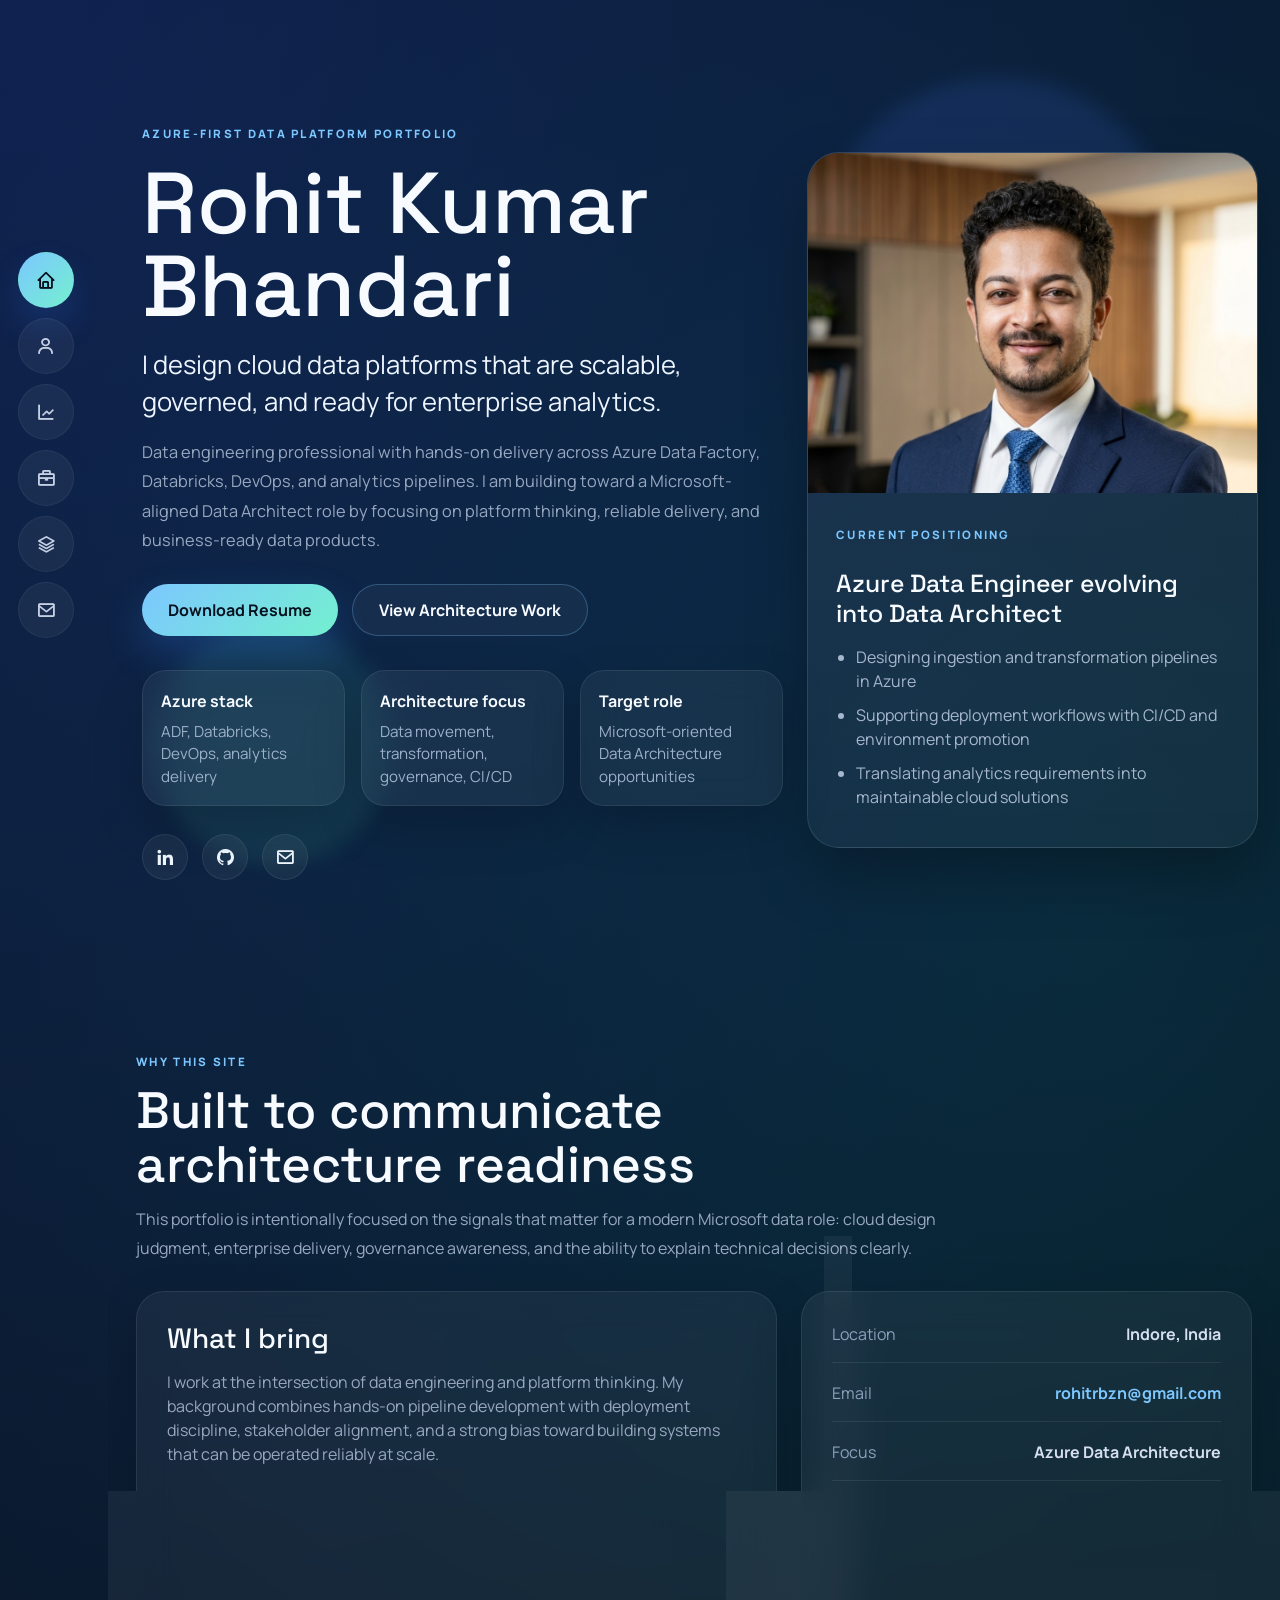
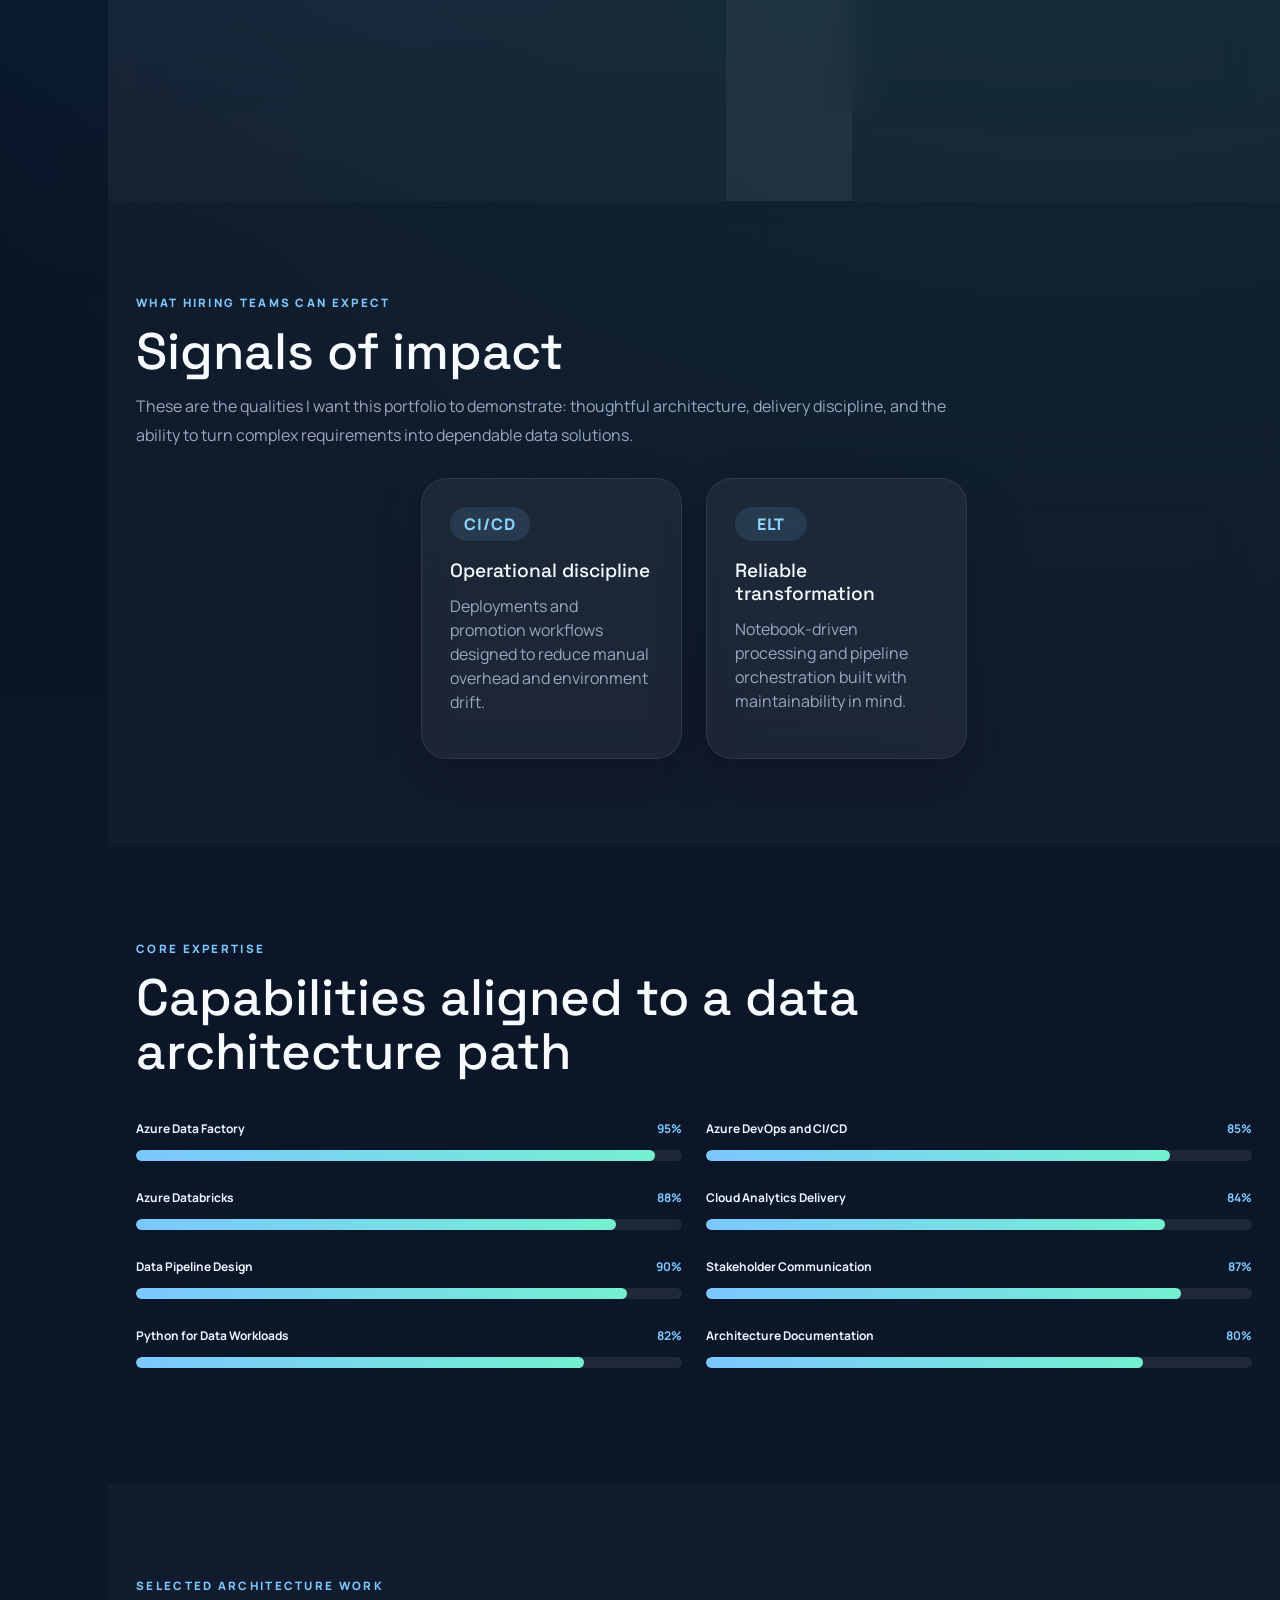
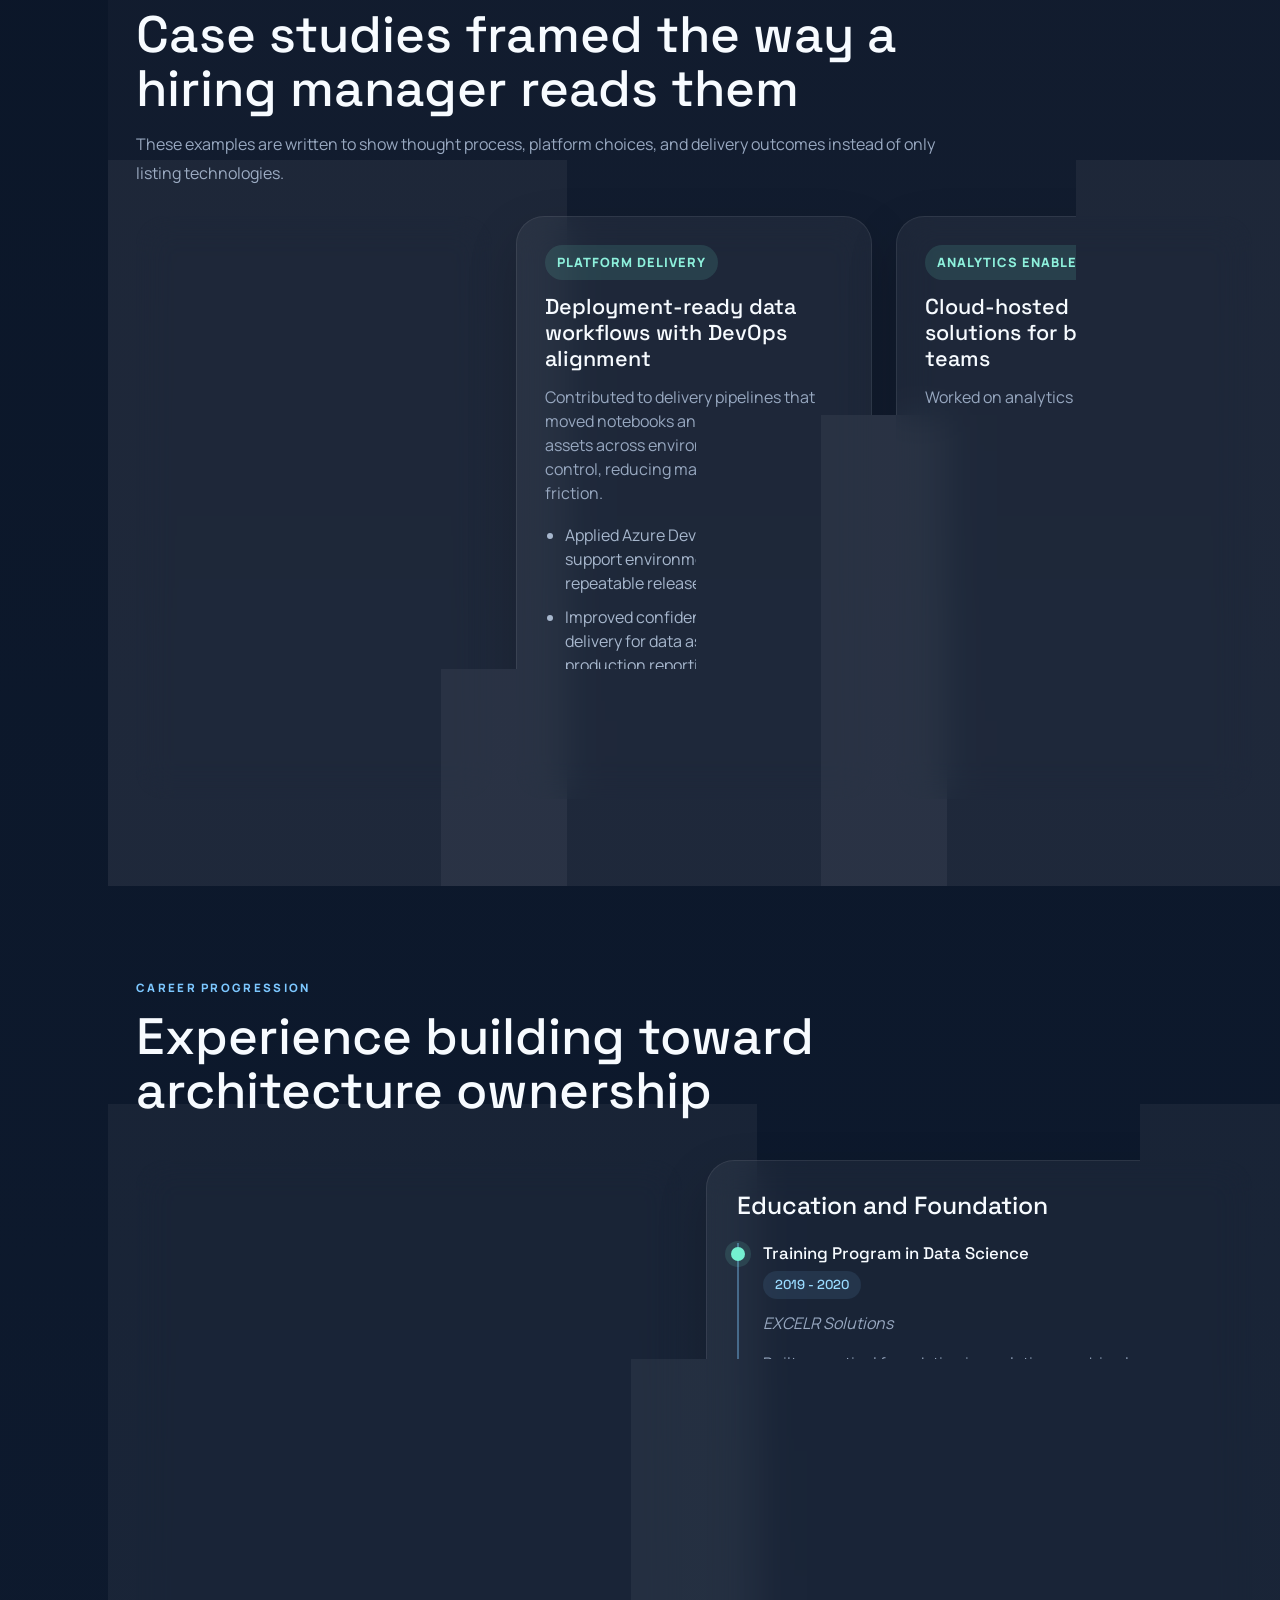
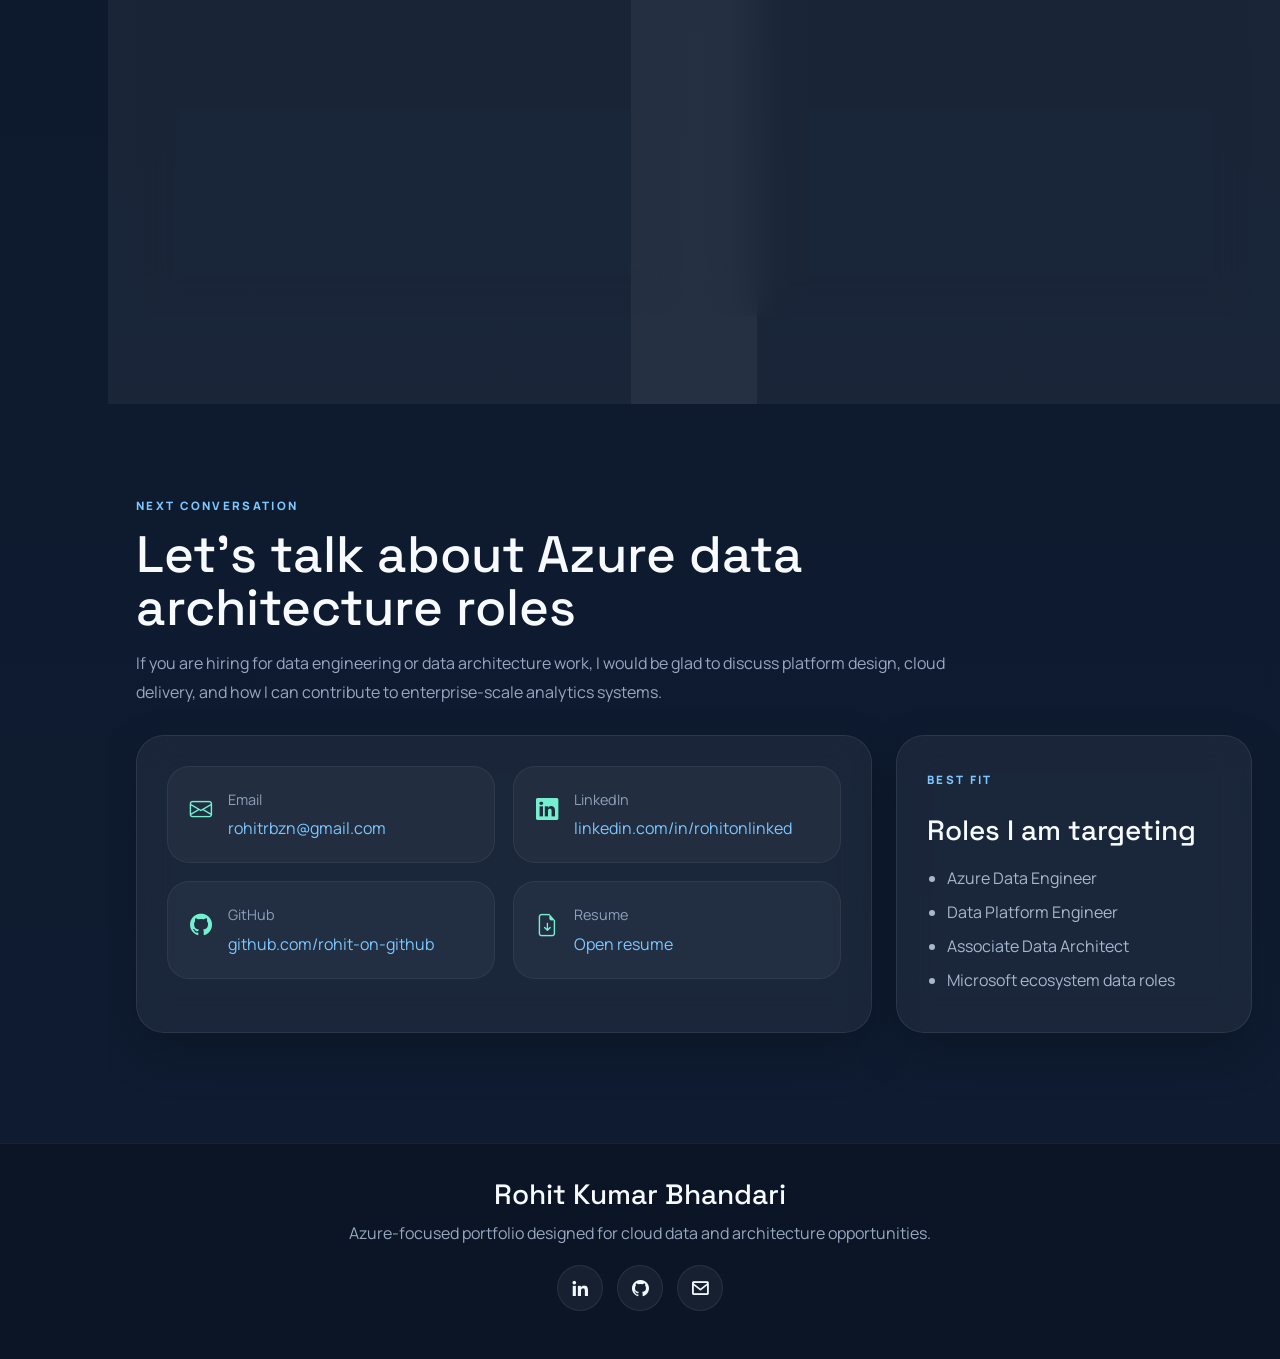
==== commit 921482c0: "Added pic of mine" ====
--- a/index.html
+++ b/index.html
@@ -84,7 +84,7 @@
         </div>
         <div class="col-lg-5">
           <div class="hero-card" data-aos="zoom-in" data-aos-delay="180">
-            <img src="assets/img/profile-img.jpg" alt="Portrait of Rohit Kumar Bhandari" class="img-fluid profile-photo">
+            <img src="assets/img/profile-img.png" alt="Portrait of Rohit Kumar Bhandari" class="img-fluid profile-photo">
             <div class="hero-card-body">
               <p class="hero-card-label">Current positioning</p>
               <h2>Azure Data Engineer evolving into Data Architect</h2>
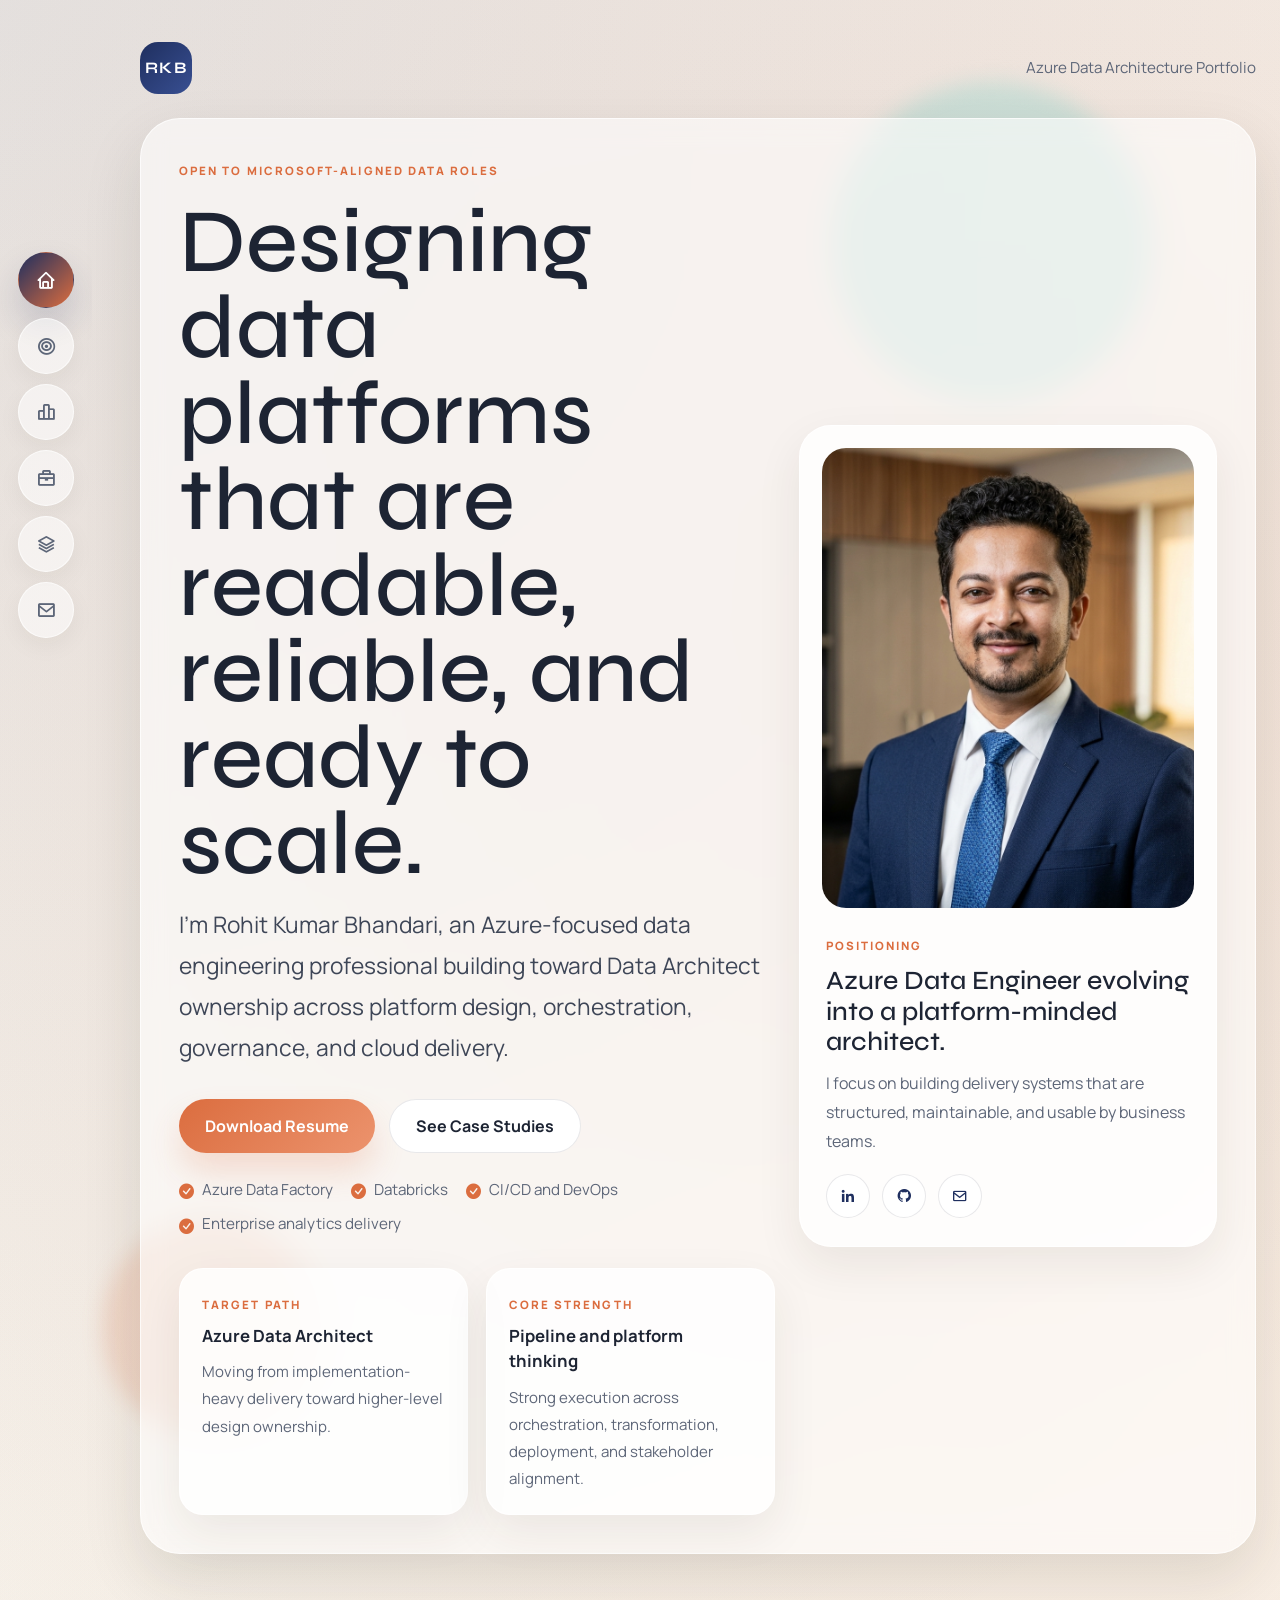
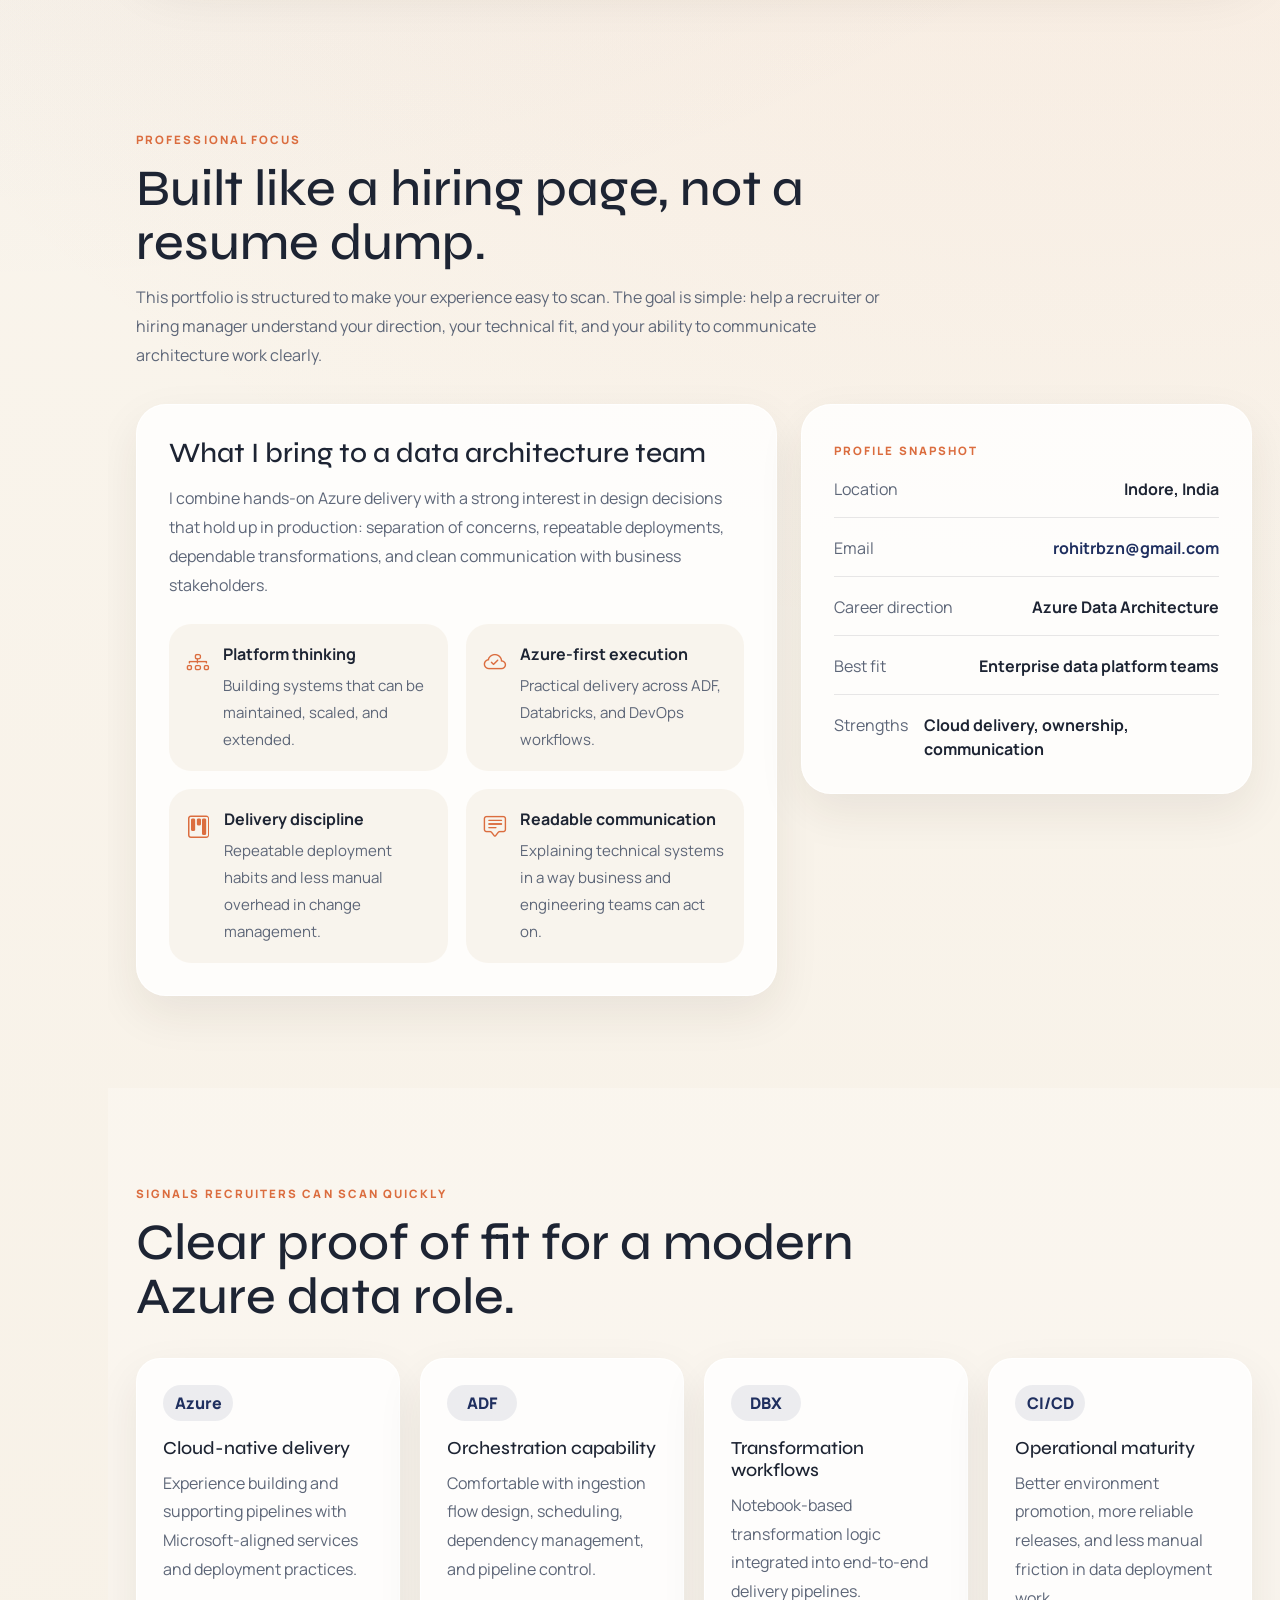
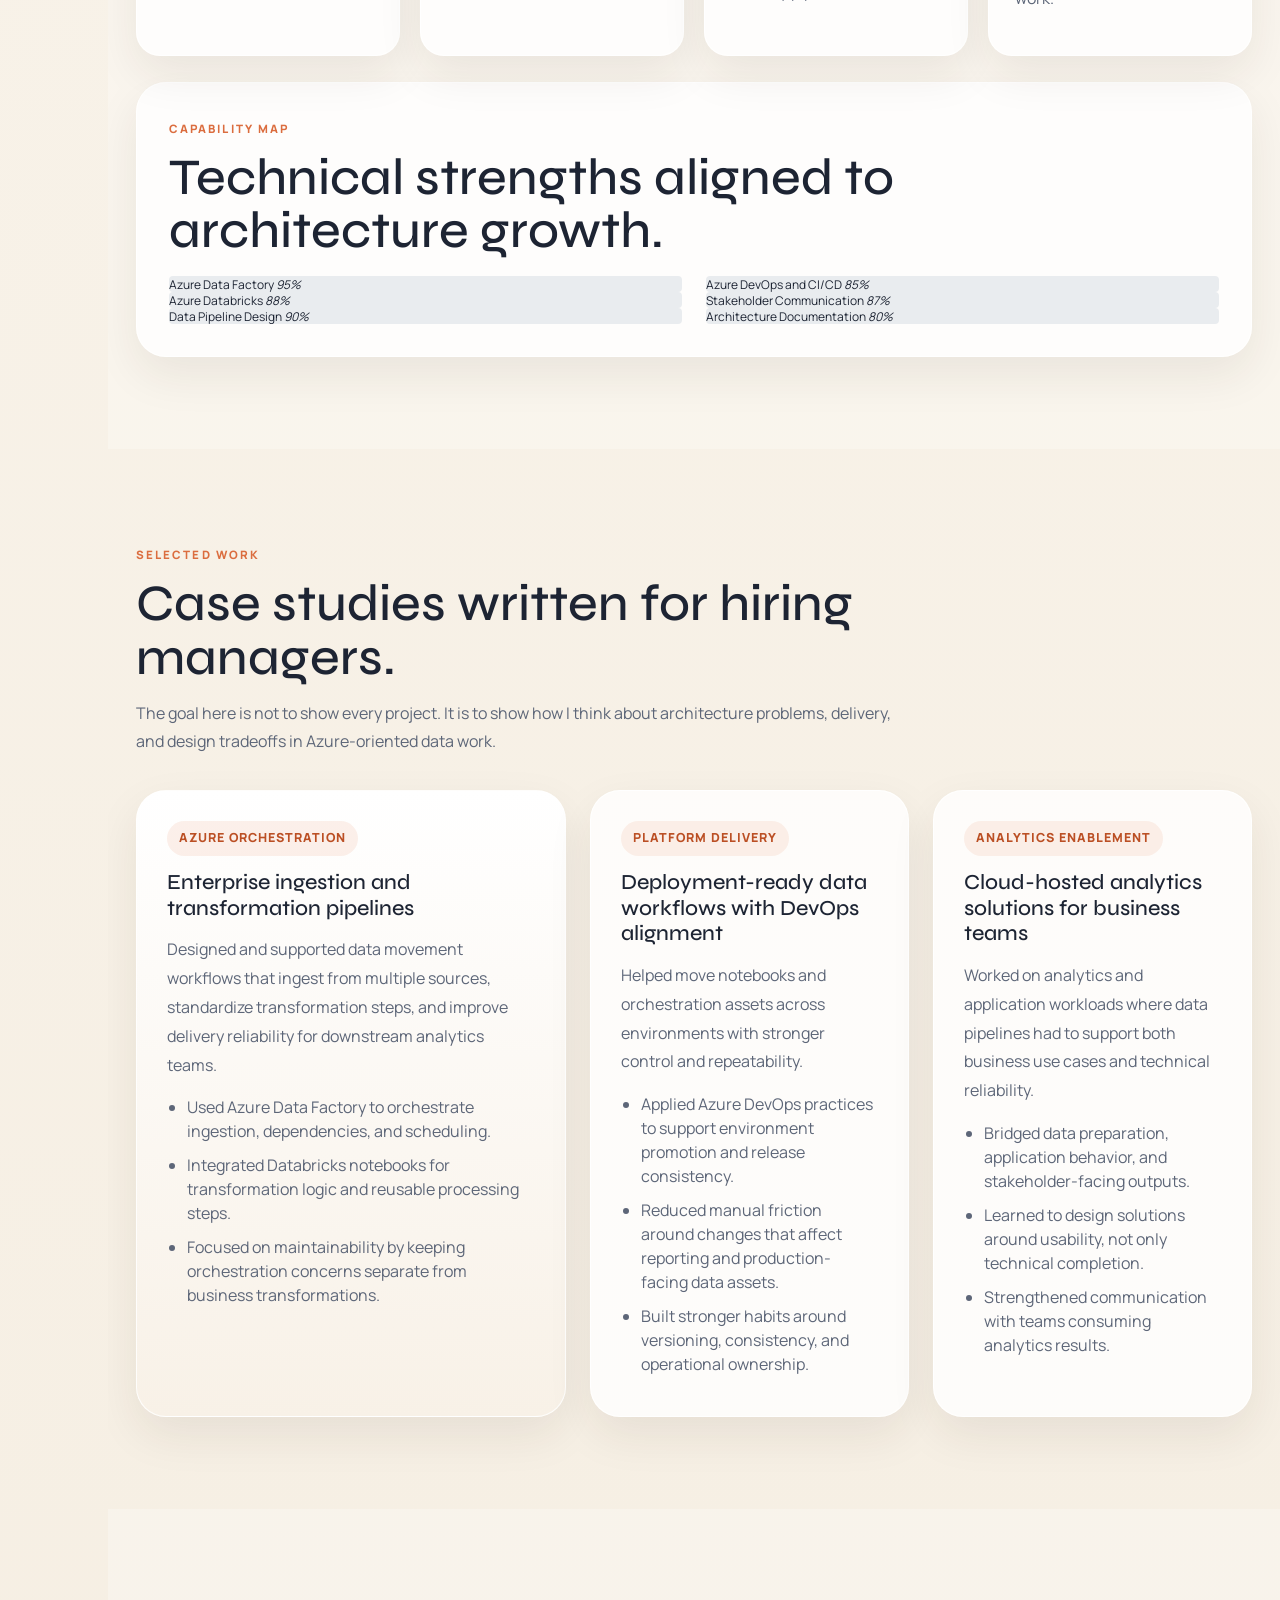
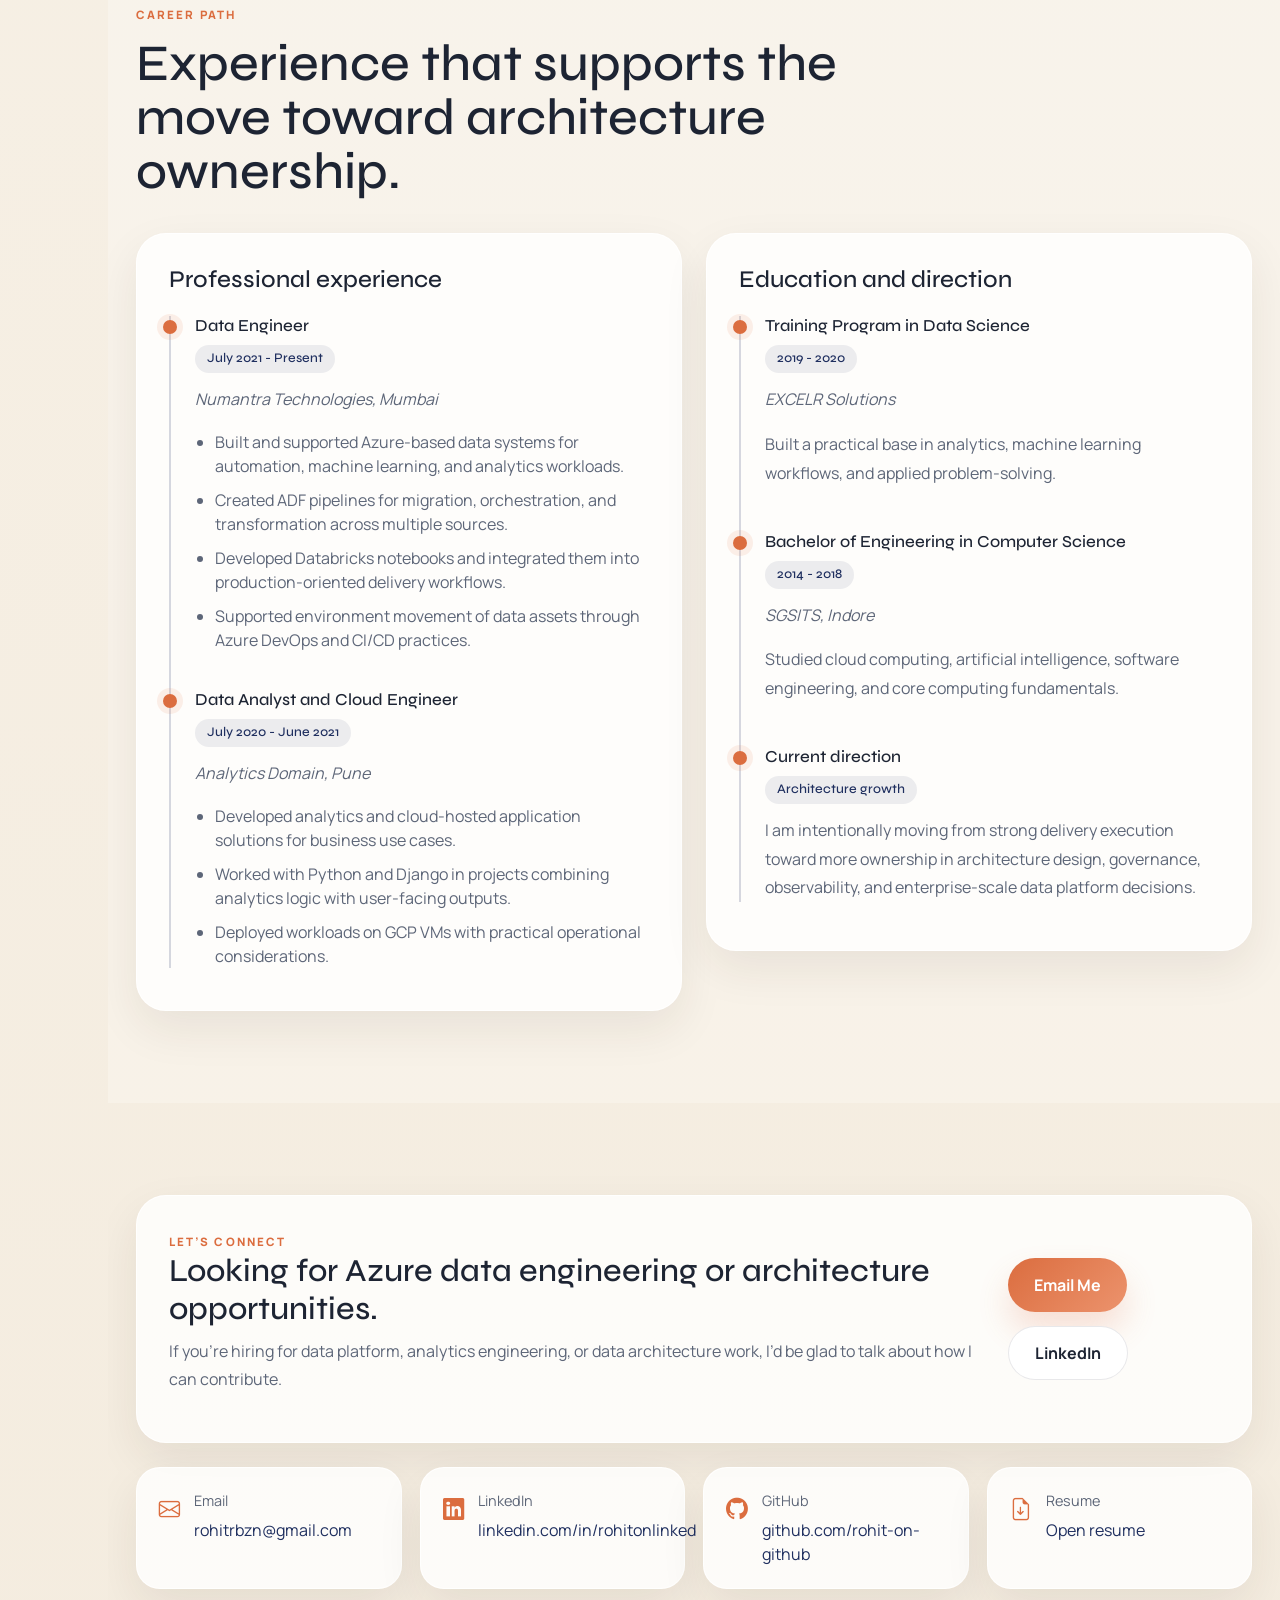
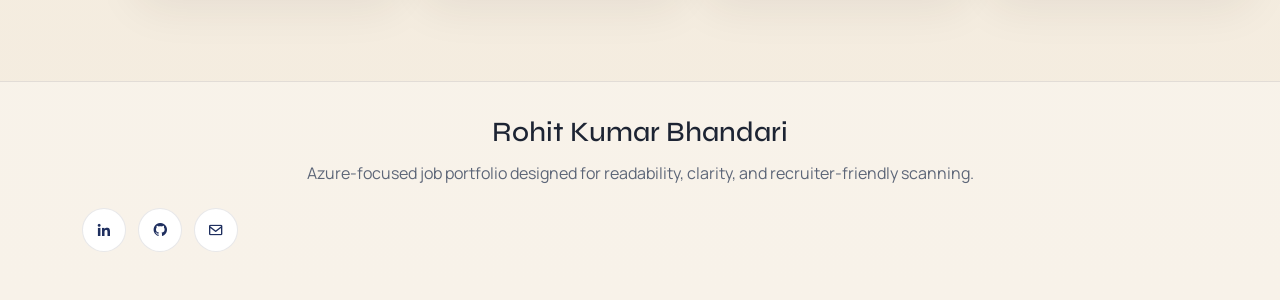
==== commit 4e5dc474: "Big UI Changes" ====
--- a/index.html
+++ b/index.html
@@ -17,7 +17,7 @@
   <link rel="preconnect" href="https://fonts.googleapis.com">
   <link rel="preconnect" href="https://fonts.gstatic.com" crossorigin>
   <link
-    href="https://fonts.googleapis.com/css2?family=Manrope:wght@400;500;600;700;800&family=Space+Grotesk:wght@500;700&display=swap"
+    href="https://fonts.googleapis.com/css2?family=Manrope:wght@400;500;600;700;800&family=Syne:wght@500;700;800&display=swap"
     rel="stylesheet">
 
   <link href="assets/vendor/aos/aos.css" rel="stylesheet">
@@ -34,65 +34,76 @@
     <nav id="navbar" class="navbar nav-menu">
       <ul>
         <li><a href="#hero" class="nav-link scrollto active"><i class="bx bx-home"></i> <span>Home</span></a></li>
-        <li><a href="#about" class="nav-link scrollto"><i class="bx bx-user"></i> <span>About</span></a></li>
-        <li><a href="#impact" class="nav-link scrollto"><i class="bx bx-line-chart"></i> <span>Impact</span></a></li>
-        <li><a href="#case-studies" class="nav-link scrollto"><i class="bx bx-briefcase"></i> <span>Case Studies</span></a></li>
-        <li><a href="#experience" class="nav-link scrollto"><i class="bx bx-layer"></i> <span>Experience</span></a></li>
+        <li><a href="#focus" class="nav-link scrollto"><i class="bx bx-bullseye"></i> <span>Focus</span></a></li>
+        <li><a href="#proof" class="nav-link scrollto"><i class="bx bx-bar-chart-alt-2"></i> <span>Proof</span></a></li>
+        <li><a href="#case-studies" class="nav-link scrollto"><i class="bx bx-briefcase"></i> <span>Work</span></a></li>
+        <li><a href="#experience" class="nav-link scrollto"><i class="bx bx-layer"></i> <span>Career</span></a></li>
         <li><a href="#contact" class="nav-link scrollto"><i class="bx bx-envelope"></i> <span>Contact</span></a></li>
       </ul>
     </nav>
   </header>
 
-  <section id="hero" class="d-flex flex-column justify-content-center">
-    <div class="hero-shape hero-shape-one"></div>
-    <div class="hero-shape hero-shape-two"></div>
-    <div class="container" data-aos="fade-up" data-aos-delay="100">
-      <div class="row align-items-center gy-5">
-        <div class="col-lg-7">
-          <span class="eyebrow">Azure-first data platform portfolio</span>
-          <h1>Rohit Kumar Bhandari</h1>
-          <p class="hero-lead">I design cloud data platforms that are scalable, governed, and ready for enterprise analytics.</p>
-          <p class="hero-summary">Data engineering professional with hands-on delivery across Azure Data Factory, Databricks,
-            DevOps, and analytics pipelines. I am building toward a Microsoft-aligned Data Architect role by focusing on
-            platform thinking, reliable delivery, and business-ready data products.</p>
-          <div class="hero-cta">
-            <a class="btn-primary" target="_blank" rel="noreferrer"
-              href="https://drive.google.com/open?id=11nFMgU2X_yG72p2U8KCxmMXSmAbnZY7A">Download Resume</a>
-            <a class="btn-secondary scrollto" href="#case-studies">View Architecture Work</a>
-          </div>
-          <div class="hero-highlights">
-            <div>
-              <strong>Azure stack</strong>
-              <span>ADF, Databricks, DevOps, analytics delivery</span>
-            </div>
-            <div>
-              <strong>Architecture focus</strong>
-              <span>Data movement, transformation, governance, CI/CD</span>
-            </div>
-            <div>
-              <strong>Target role</strong>
-              <span>Microsoft-oriented Data Architecture opportunities</span>
-            </div>
-          </div>
-          <div class="social-links">
-            <a href="https://www.linkedin.com/in/rohitonlinked/" class="linkedin" target="_blank" rel="noreferrer"
-              aria-label="LinkedIn"><i class="bx bxl-linkedin"></i></a>
-            <a href="https://github.com/rohit-on-github" class="github" target="_blank" rel="noreferrer"
-              aria-label="GitHub"><i class="bx bxl-github"></i></a>
-            <a href="mailto:rohitrbzn@gmail.com" class="email" aria-label="Email"><i class="bx bx-envelope"></i></a>
-          </div>
-        </div>
-        <div class="col-lg-5">
-          <div class="hero-card" data-aos="zoom-in" data-aos-delay="180">
-            <img src="assets/img/profile-img.png" alt="Portrait of Rohit Kumar Bhandari" class="img-fluid profile-photo">
-            <div class="hero-card-body">
-              <p class="hero-card-label">Current positioning</p>
-              <h2>Azure Data Engineer evolving into Data Architect</h2>
-              <ul>
-                <li>Designing ingestion and transformation pipelines in Azure</li>
-                <li>Supporting deployment workflows with CI/CD and environment promotion</li>
-                <li>Translating analytics requirements into maintainable cloud solutions</li>
-              </ul>
+  <section id="hero" class="hero-section d-flex flex-column justify-content-center">
+    <div class="hero-orb hero-orb-one"></div>
+    <div class="hero-orb hero-orb-two"></div>
+    <div class="container" data-aos="fade-up">
+      <div class="top-bar">
+        <div class="brand-mark">RKB</div>
+        <div class="top-bar-copy">Azure Data Architecture Portfolio</div>
+      </div>
+
+      <div class="hero-shell">
+        <div class="row align-items-center gy-5">
+          <div class="col-lg-7">
+            <span class="eyebrow">Open to Microsoft-aligned data roles</span>
+            <h1>Designing data platforms that are readable, reliable, and ready to scale.</h1>
+            <p class="hero-lead">I’m Rohit Kumar Bhandari, an Azure-focused data engineering professional building toward
+              Data Architect ownership across platform design, orchestration, governance, and cloud delivery.</p>
+
+            <div class="hero-actions">
+              <a class="btn-primary" target="_blank" rel="noreferrer"
+                href="https://drive.google.com/open?id=11nFMgU2X_yG72p2U8KCxmMXSmAbnZY7A">Download Resume</a>
+              <a class="btn-secondary scrollto" href="#case-studies">See Case Studies</a>
+            </div>
+
+            <div class="hero-microcopy">
+              <span><i class="bi bi-check-circle-fill"></i> Azure Data Factory</span>
+              <span><i class="bi bi-check-circle-fill"></i> Databricks</span>
+              <span><i class="bi bi-check-circle-fill"></i> CI/CD and DevOps</span>
+              <span><i class="bi bi-check-circle-fill"></i> Enterprise analytics delivery</span>
+            </div>
+
+            <div class="hero-stats">
+              <article class="mini-card">
+                <span class="mini-label">Target path</span>
+                <strong>Azure Data Architect</strong>
+                <p>Moving from implementation-heavy delivery toward higher-level design ownership.</p>
+              </article>
+              <article class="mini-card">
+                <span class="mini-label">Core strength</span>
+                <strong>Pipeline and platform thinking</strong>
+                <p>Strong execution across orchestration, transformation, deployment, and stakeholder alignment.</p>
+              </article>
+            </div>
+          </div>
+
+          <div class="col-lg-5">
+            <div class="portrait-panel" data-aos="zoom-in" data-aos-delay="120">
+              <div class="portrait-frame">
+                <img src="assets/img/profile-img.png" alt="Portrait of Rohit Kumar Bhandari" class="img-fluid profile-photo">
+              </div>
+              <div class="portrait-summary">
+                <span class="mini-label">Positioning</span>
+                <h2>Azure Data Engineer evolving into a platform-minded architect.</h2>
+                <p>I focus on building delivery systems that are structured, maintainable, and usable by business teams.</p>
+                <div class="social-links">
+                  <a href="https://www.linkedin.com/in/rohitonlinked/" class="linkedin" target="_blank" rel="noreferrer"
+                    aria-label="LinkedIn"><i class="bx bxl-linkedin"></i></a>
+                  <a href="https://github.com/rohit-on-github" class="github" target="_blank" rel="noreferrer"
+                    aria-label="GitHub"><i class="bx bxl-github"></i></a>
+                  <a href="mailto:rohitrbzn@gmail.com" class="email" aria-label="Email"><i class="bx bx-envelope"></i></a>
+                </div>
+              </div>
             </div>
           </div>
         </div>
@@ -101,198 +112,211 @@
   </section>
 
   <main id="main">
-    <section id="about" class="about section-shell">
+    <section id="focus" class="section-shell">
       <div class="container" data-aos="fade-up">
-        <div class="section-title left-title">
-          <span class="section-kicker">Why this site</span>
-          <h2>Built to communicate architecture readiness</h2>
-          <p>This portfolio is intentionally focused on the signals that matter for a modern Microsoft data role: cloud
-            design judgment, enterprise delivery, governance awareness, and the ability to explain technical decisions
-            clearly.</p>
-        </div>
-        <div class="row g-4 align-items-stretch">
+        <div class="section-intro">
+          <span class="section-kicker">Professional focus</span>
+          <h2>Built like a hiring page, not a resume dump.</h2>
+          <p>This portfolio is structured to make your experience easy to scan. The goal is simple: help a recruiter or
+            hiring manager understand your direction, your technical fit, and your ability to communicate architecture
+            work clearly.</p>
+        </div>
+
+        <div class="row g-4">
           <div class="col-lg-7">
-            <div class="glass-panel content-panel">
-              <h3>What I bring</h3>
-              <p>I work at the intersection of data engineering and platform thinking. My background combines hands-on
-                pipeline development with deployment discipline, stakeholder alignment, and a strong bias toward building
-                systems that can be operated reliably at scale.</p>
-              <div class="two-column-list">
-                <ul>
-                  <li><i class="bi bi-check2-circle"></i> Azure Data Factory orchestration and scheduling</li>
-                  <li><i class="bi bi-check2-circle"></i> Databricks notebooks and transformation workflows</li>
-                  <li><i class="bi bi-check2-circle"></i> CI/CD for data pipelines and notebooks</li>
-                </ul>
-                <ul>
-                  <li><i class="bi bi-check2-circle"></i> Analytics delivery for business stakeholders</li>
-                  <li><i class="bi bi-check2-circle"></i> Data movement across heterogeneous source systems</li>
-                  <li><i class="bi bi-check2-circle"></i> Collaboration across engineering and business teams</li>
-                </ul>
-              </div>
-            </div>
-          </div>
+            <div class="feature-panel">
+              <h3>What I bring to a data architecture team</h3>
+              <p>I combine hands-on Azure delivery with a strong interest in design decisions that hold up in production:
+                separation of concerns, repeatable deployments, dependable transformations, and clean communication with
+                business stakeholders.</p>
+              <div class="feature-grid">
+                <div class="feature-item">
+                  <i class="bi bi-diagram-3"></i>
+                  <div>
+                    <strong>Platform thinking</strong>
+                    <p>Building systems that can be maintained, scaled, and extended.</p>
+                  </div>
+                </div>
+                <div class="feature-item">
+                  <i class="bi bi-cloud-check"></i>
+                  <div>
+                    <strong>Azure-first execution</strong>
+                    <p>Practical delivery across ADF, Databricks, and DevOps workflows.</p>
+                  </div>
+                </div>
+                <div class="feature-item">
+                  <i class="bi bi-kanban"></i>
+                  <div>
+                    <strong>Delivery discipline</strong>
+                    <p>Repeatable deployment habits and less manual overhead in change management.</p>
+                  </div>
+                </div>
+                <div class="feature-item">
+                  <i class="bi bi-chat-square-text"></i>
+                  <div>
+                    <strong>Readable communication</strong>
+                    <p>Explaining technical systems in a way business and engineering teams can act on.</p>
+                  </div>
+                </div>
+              </div>
+            </div>
+          </div>
+
           <div class="col-lg-5">
-            <div class="glass-panel profile-facts">
-              <div class="fact-row"><span>Location</span><strong>Indore, India</strong></div>
-              <div class="fact-row"><span>Email</span><strong><a href="mailto:rohitrbzn@gmail.com">rohitrbzn@gmail.com</a></strong></div>
-              <div class="fact-row"><span>Focus</span><strong>Azure Data Architecture</strong></div>
-              <div class="fact-row"><span>Open to</span><strong>Enterprise data platform roles</strong></div>
-              <div class="fact-row"><span>Strengths</span><strong>Cloud delivery, communication, ownership</strong></div>
+            <div class="identity-panel">
+              <span class="mini-label">Profile snapshot</span>
+              <div class="fact-stack">
+                <div class="fact-row"><span>Location</span><strong>Indore, India</strong></div>
+                <div class="fact-row"><span>Email</span><strong><a href="mailto:rohitrbzn@gmail.com">rohitrbzn@gmail.com</a></strong></div>
+                <div class="fact-row"><span>Career direction</span><strong>Azure Data Architecture</strong></div>
+                <div class="fact-row"><span>Best fit</span><strong>Enterprise data platform teams</strong></div>
+                <div class="fact-row"><span>Strengths</span><strong>Cloud delivery, ownership, communication</strong></div>
+              </div>
             </div>
           </div>
         </div>
       </div>
     </section>
 
-    <section id="impact" class="impact section-shell muted-shell">
+    <section id="proof" class="section-shell section-soft">
       <div class="container" data-aos="fade-up">
-        <div class="section-title left-title">
-          <span class="section-kicker">What hiring teams can expect</span>
-          <h2>Signals of impact</h2>
-          <p>These are the qualities I want this portfolio to demonstrate: thoughtful architecture, delivery discipline,
-            and the ability to turn complex requirements into dependable data solutions.</p>
-        </div>
-        <div class="row g-4">
-          <div class="col-md-6 col-xl-3">
-            <div class="metric-card">
-              <span class="metric-value">Azure</span>
-              <h3>Cloud-native delivery</h3>
-              <p>Experience building and supporting pipelines using Microsoft-aligned services and practices.</p>
-            </div>
-          </div>
-          <div class="col-md-6 col-xl-3">
-            <div class="metric-card">
-              <span class="metric-value">CI/CD</span>
-              <h3>Operational discipline</h3>
-              <p>Deployments and promotion workflows designed to reduce manual overhead and environment drift.</p>
-            </div>
-          </div>
-          <div class="col-md-6 col-xl-3">
-            <div class="metric-card">
-              <span class="metric-value">ELT</span>
-              <h3>Reliable transformation</h3>
-              <p>Notebook-driven processing and pipeline orchestration built with maintainability in mind.</p>
-            </div>
-          </div>
-          <div class="col-md-6 col-xl-3">
-            <div class="metric-card">
-              <span class="metric-value">Stakeholders</span>
-              <h3>Business alignment</h3>
-              <p>Solutions framed around reporting, analytics, and the practical needs of decision-makers.</p>
+        <div class="section-intro">
+          <span class="section-kicker">Signals recruiters can scan quickly</span>
+          <h2>Clear proof of fit for a modern Azure data role.</h2>
+        </div>
+
+        <div class="proof-grid">
+          <article class="proof-card">
+            <span class="proof-value">Azure</span>
+            <h3>Cloud-native delivery</h3>
+            <p>Experience building and supporting pipelines with Microsoft-aligned services and deployment practices.</p>
+          </article>
+          <article class="proof-card">
+            <span class="proof-value">ADF</span>
+            <h3>Orchestration capability</h3>
+            <p>Comfortable with ingestion flow design, scheduling, dependency management, and pipeline control.</p>
+          </article>
+          <article class="proof-card">
+            <span class="proof-value">DBX</span>
+            <h3>Transformation workflows</h3>
+            <p>Notebook-based transformation logic integrated into end-to-end delivery pipelines.</p>
+          </article>
+          <article class="proof-card">
+            <span class="proof-value">CI/CD</span>
+            <h3>Operational maturity</h3>
+            <p>Better environment promotion, more reliable releases, and less manual friction in data deployment work.</p>
+          </article>
+        </div>
+
+        <div class="skills-panel">
+          <div class="section-intro compact-intro">
+            <span class="section-kicker">Capability map</span>
+            <h2>Technical strengths aligned to architecture growth.</h2>
+          </div>
+
+          <div class="row skills-content g-4">
+            <div class="col-lg-6">
+              <div class="progress">
+                <span class="skill">Azure Data Factory <i class="val">95%</i></span>
+                <div class="progress-bar-wrap"><div class="progress-bar" role="progressbar" aria-valuenow="95" aria-valuemin="0" aria-valuemax="100"></div></div>
+              </div>
+              <div class="progress">
+                <span class="skill">Azure Databricks <i class="val">88%</i></span>
+                <div class="progress-bar-wrap"><div class="progress-bar" role="progressbar" aria-valuenow="88" aria-valuemin="0" aria-valuemax="100"></div></div>
+              </div>
+              <div class="progress">
+                <span class="skill">Data Pipeline Design <i class="val">90%</i></span>
+                <div class="progress-bar-wrap"><div class="progress-bar" role="progressbar" aria-valuenow="90" aria-valuemin="0" aria-valuemax="100"></div></div>
+              </div>
+            </div>
+            <div class="col-lg-6">
+              <div class="progress">
+                <span class="skill">Azure DevOps and CI/CD <i class="val">85%</i></span>
+                <div class="progress-bar-wrap"><div class="progress-bar" role="progressbar" aria-valuenow="85" aria-valuemin="0" aria-valuemax="100"></div></div>
+              </div>
+              <div class="progress">
+                <span class="skill">Stakeholder Communication <i class="val">87%</i></span>
+                <div class="progress-bar-wrap"><div class="progress-bar" role="progressbar" aria-valuenow="87" aria-valuemin="0" aria-valuemax="100"></div></div>
+              </div>
+              <div class="progress">
+                <span class="skill">Architecture Documentation <i class="val">80%</i></span>
+                <div class="progress-bar-wrap"><div class="progress-bar" role="progressbar" aria-valuenow="80" aria-valuemin="0" aria-valuemax="100"></div></div>
+              </div>
             </div>
           </div>
         </div>
       </div>
     </section>
 
-    <section id="expertise" class="skills section-shell">
+    <section id="case-studies" class="section-shell">
       <div class="container" data-aos="fade-up">
-        <div class="section-title left-title">
-          <span class="section-kicker">Core expertise</span>
-          <h2>Capabilities aligned to a data architecture path</h2>
-        </div>
-        <div class="row skills-content g-4">
-          <div class="col-lg-6">
-            <div class="progress">
-              <span class="skill">Azure Data Factory <i class="val">95%</i></span>
-              <div class="progress-bar-wrap"><div class="progress-bar" role="progressbar" aria-valuenow="95" aria-valuemin="0" aria-valuemax="100"></div></div>
-            </div>
-            <div class="progress">
-              <span class="skill">Azure Databricks <i class="val">88%</i></span>
-              <div class="progress-bar-wrap"><div class="progress-bar" role="progressbar" aria-valuenow="88" aria-valuemin="0" aria-valuemax="100"></div></div>
-            </div>
-            <div class="progress">
-              <span class="skill">Data Pipeline Design <i class="val">90%</i></span>
-              <div class="progress-bar-wrap"><div class="progress-bar" role="progressbar" aria-valuenow="90" aria-valuemin="0" aria-valuemax="100"></div></div>
-            </div>
-            <div class="progress">
-              <span class="skill">Python for Data Workloads <i class="val">82%</i></span>
-              <div class="progress-bar-wrap"><div class="progress-bar" role="progressbar" aria-valuenow="82" aria-valuemin="0" aria-valuemax="100"></div></div>
-            </div>
-          </div>
-          <div class="col-lg-6">
-            <div class="progress">
-              <span class="skill">Azure DevOps and CI/CD <i class="val">85%</i></span>
-              <div class="progress-bar-wrap"><div class="progress-bar" role="progressbar" aria-valuenow="85" aria-valuemin="0" aria-valuemax="100"></div></div>
-            </div>
-            <div class="progress">
-              <span class="skill">Cloud Analytics Delivery <i class="val">84%</i></span>
-              <div class="progress-bar-wrap"><div class="progress-bar" role="progressbar" aria-valuenow="84" aria-valuemin="0" aria-valuemax="100"></div></div>
-            </div>
-            <div class="progress">
-              <span class="skill">Stakeholder Communication <i class="val">87%</i></span>
-              <div class="progress-bar-wrap"><div class="progress-bar" role="progressbar" aria-valuenow="87" aria-valuemin="0" aria-valuemax="100"></div></div>
-            </div>
-            <div class="progress">
-              <span class="skill">Architecture Documentation <i class="val">80%</i></span>
-              <div class="progress-bar-wrap"><div class="progress-bar" role="progressbar" aria-valuenow="80" aria-valuemin="0" aria-valuemax="100"></div></div>
-            </div>
-          </div>
-        </div>
-      </div>
-    </section>
-
-    <section id="case-studies" class="portfolio section-shell muted-shell">
-      <div class="container" data-aos="fade-up">
-        <div class="section-title left-title">
-          <span class="section-kicker">Selected architecture work</span>
-          <h2>Case studies framed the way a hiring manager reads them</h2>
-          <p>These examples are written to show thought process, platform choices, and delivery outcomes instead of only listing technologies.</p>
-        </div>
+        <div class="section-intro">
+          <span class="section-kicker">Selected work</span>
+          <h2>Case studies written for hiring managers.</h2>
+          <p>The goal here is not to show every project. It is to show how I think about architecture problems, delivery,
+            and design tradeoffs in Azure-oriented data work.</p>
+        </div>
+
         <div class="case-study-grid">
-          <article class="case-study-card" data-aos="fade-up" data-aos-delay="50">
+          <article class="case-study-card case-study-featured">
             <span class="case-tag">Azure orchestration</span>
             <h3>Enterprise ingestion and transformation pipelines</h3>
-            <p class="case-problem">Designed and supported data movement workflows that ingested data from multiple sources, standardized transformation steps, and improved delivery reliability for downstream analytics.</p>
+            <p class="case-problem">Designed and supported data movement workflows that ingest from multiple sources,
+              standardize transformation steps, and improve delivery reliability for downstream analytics teams.</p>
             <ul>
               <li>Used Azure Data Factory to orchestrate ingestion, dependencies, and scheduling.</li>
-              <li>Integrated Databricks notebooks to handle transformation logic and reusable processing steps.</li>
-              <li>Focused on maintainability by separating orchestration concerns from business transformations.</li>
+              <li>Integrated Databricks notebooks for transformation logic and reusable processing steps.</li>
+              <li>Focused on maintainability by keeping orchestration concerns separate from business transformations.</li>
             </ul>
           </article>
-          <article class="case-study-card" data-aos="fade-up" data-aos-delay="100">
+
+          <article class="case-study-card">
             <span class="case-tag">Platform delivery</span>
             <h3>Deployment-ready data workflows with DevOps alignment</h3>
-            <p class="case-problem">Contributed to delivery pipelines that moved notebooks and orchestration assets across environments with better control, reducing manual deployment friction.</p>
+            <p class="case-problem">Helped move notebooks and orchestration assets across environments with stronger
+              control and repeatability.</p>
             <ul>
-              <li>Applied Azure DevOps practices to support environment promotion and repeatable releases.</li>
-              <li>Improved confidence in change delivery for data assets that affect production reporting.</li>
-              <li>Built habits around versioning, consistency, and operational ownership.</li>
+              <li>Applied Azure DevOps practices to support environment promotion and release consistency.</li>
+              <li>Reduced manual friction around changes that affect reporting and production-facing data assets.</li>
+              <li>Built stronger habits around versioning, consistency, and operational ownership.</li>
             </ul>
           </article>
-          <article class="case-study-card" data-aos="fade-up" data-aos-delay="150">
+
+          <article class="case-study-card">
             <span class="case-tag">Analytics enablement</span>
             <h3>Cloud-hosted analytics solutions for business teams</h3>
-            <p class="case-problem">Worked on analytics and intelligent application workloads where cloud infrastructure, application behavior, and data pipelines had to support business use cases together.</p>
+            <p class="case-problem">Worked on analytics and application workloads where data pipelines had to support both
+              business use cases and technical reliability.</p>
             <ul>
-              <li>Bridged the gap between data preparation, application logic, and stakeholder-facing outputs.</li>
-              <li>Learned to design for usability, not just technical completion.</li>
-              <li>Strengthened communication with teams consuming analytical results.</li>
+              <li>Bridged data preparation, application behavior, and stakeholder-facing outputs.</li>
+              <li>Learned to design solutions around usability, not only technical completion.</li>
+              <li>Strengthened communication with teams consuming analytics results.</li>
             </ul>
           </article>
         </div>
       </div>
     </section>
 
-    <section id="experience" class="resume section-shell">
+    <section id="experience" class="section-shell section-soft">
       <div class="container" data-aos="fade-up">
-        <div class="section-title left-title">
-          <span class="section-kicker">Career progression</span>
-          <h2>Experience building toward architecture ownership</h2>
-        </div>
+        <div class="section-intro">
+          <span class="section-kicker">Career path</span>
+          <h2>Experience that supports the move toward architecture ownership.</h2>
+        </div>
+
         <div class="row g-4">
           <div class="col-lg-6">
-            <div class="glass-panel timeline-panel">
-              <h3 class="resume-title">Professional Experience</h3>
+            <div class="timeline-panel">
+              <h3 class="resume-title">Professional experience</h3>
               <div class="resume-item">
                 <h4>Data Engineer</h4>
                 <h5>July 2021 - Present</h5>
                 <p><em>Numantra Technologies, Mumbai</em></p>
                 <ul>
-                  <li>Built and supported Azure-based data systems for automation, machine learning, and analytics use cases.</li>
-                  <li>Created ADF pipelines for migration, orchestration, and transformation across multiple data sources.</li>
-                  <li>Developed Databricks notebooks and integrated them into production-oriented workflows.</li>
-                  <li>Helped deploy data assets across environments using Azure DevOps and CI/CD practices.</li>
+                  <li>Built and supported Azure-based data systems for automation, machine learning, and analytics workloads.</li>
+                  <li>Created ADF pipelines for migration, orchestration, and transformation across multiple sources.</li>
+                  <li>Developed Databricks notebooks and integrated them into production-oriented delivery workflows.</li>
+                  <li>Supported environment movement of data assets through Azure DevOps and CI/CD practices.</li>
                 </ul>
               </div>
               <div class="resume-item">
@@ -300,32 +324,34 @@
                 <h5>July 2020 - June 2021</h5>
                 <p><em>Analytics Domain, Pune</em></p>
                 <ul>
-                  <li>Developed intelligent web and analytics solutions running on cloud infrastructure.</li>
-                  <li>Used Python and Django in projects that combined analytics logic with business-facing applications.</li>
-                  <li>Deployed workloads on GCP virtual machines with practical production considerations.</li>
+                  <li>Developed analytics and cloud-hosted application solutions for business use cases.</li>
+                  <li>Worked with Python and Django in projects combining analytics logic with user-facing outputs.</li>
+                  <li>Deployed workloads on GCP VMs with practical operational considerations.</li>
                 </ul>
               </div>
             </div>
           </div>
+
           <div class="col-lg-6">
-            <div class="glass-panel timeline-panel">
-              <h3 class="resume-title">Education and Foundation</h3>
+            <div class="timeline-panel">
+              <h3 class="resume-title">Education and direction</h3>
               <div class="resume-item">
                 <h4>Training Program in Data Science</h4>
                 <h5>2019 - 2020</h5>
                 <p><em>EXCELR Solutions</em></p>
-                <p>Built a practical foundation in analytics, machine learning workflows, and applied problem-solving.</p>
+                <p>Built a practical base in analytics, machine learning workflows, and applied problem-solving.</p>
               </div>
               <div class="resume-item">
                 <h4>Bachelor of Engineering in Computer Science</h4>
                 <h5>2014 - 2018</h5>
                 <p><em>SGSITS, Indore</em></p>
-                <p>Studied cloud computing, artificial intelligence, data structures, and software development fundamentals.</p>
+                <p>Studied cloud computing, artificial intelligence, software engineering, and core computing fundamentals.</p>
               </div>
               <div class="resume-item">
-                <h4>Architecture trajectory</h4>
-                <h5>Current focus</h5>
-                <p>I am intentionally moving from implementation-heavy delivery toward higher-level design ownership across data platform architecture, governance, observability, and solution communication.</p>
+                <h4>Current direction</h4>
+                <h5>Architecture growth</h5>
+                <p>I am intentionally moving from strong delivery execution toward more ownership in architecture design,
+                  governance, observability, and enterprise-scale data platform decisions.</p>
               </div>
             </div>
           </div>
@@ -333,58 +359,49 @@
       </div>
     </section>
 
-    <section id="contact" class="contact section-shell contact-shell">
+    <section id="contact" class="section-shell">
       <div class="container" data-aos="fade-up">
-        <div class="section-title left-title">
-          <span class="section-kicker">Next conversation</span>
-          <h2>Let’s talk about Azure data architecture roles</h2>
-          <p>If you are hiring for data engineering or data architecture work, I would be glad to discuss platform design, cloud delivery, and how I can contribute to enterprise-scale analytics systems.</p>
-        </div>
-        <div class="row g-4 align-items-stretch">
-          <div class="col-lg-8">
-            <div class="glass-panel contact-panel">
-              <div class="contact-grid">
-                <div class="contact-item">
-                  <i class="bi bi-envelope"></i>
-                  <div>
-                    <span>Email</span>
-                    <a href="mailto:rohitrbzn@gmail.com">rohitrbzn@gmail.com</a>
-                  </div>
-                </div>
-                <div class="contact-item">
-                  <i class="bi bi-linkedin"></i>
-                  <div>
-                    <span>LinkedIn</span>
-                    <a href="https://www.linkedin.com/in/rohitonlinked/" target="_blank" rel="noreferrer">linkedin.com/in/rohitonlinked</a>
-                  </div>
-                </div>
-                <div class="contact-item">
-                  <i class="bi bi-github"></i>
-                  <div>
-                    <span>GitHub</span>
-                    <a href="https://github.com/rohit-on-github" target="_blank" rel="noreferrer">github.com/rohit-on-github</a>
-                  </div>
-                </div>
-                <div class="contact-item">
-                  <i class="bi bi-file-earmark-arrow-down"></i>
-                  <div>
-                    <span>Resume</span>
-                    <a href="https://drive.google.com/open?id=11nFMgU2X_yG72p2U8KCxmMXSmAbnZY7A" target="_blank" rel="noreferrer">Open resume</a>
-                  </div>
-                </div>
-              </div>
-            </div>
-          </div>
-          <div class="col-lg-4">
-            <div class="glass-panel contact-note">
-              <p class="note-label">Best fit</p>
-              <h3>Roles I am targeting</h3>
-              <ul>
-                <li>Azure Data Engineer</li>
-                <li>Data Platform Engineer</li>
-                <li>Associate Data Architect</li>
-                <li>Microsoft ecosystem data roles</li>
-              </ul>
+        <div class="contact-banner">
+          <div>
+            <span class="section-kicker">Let’s connect</span>
+            <h2>Looking for Azure data engineering or architecture opportunities.</h2>
+            <p>If you’re hiring for data platform, analytics engineering, or data architecture work, I’d be glad to talk
+              about how I can contribute.</p>
+          </div>
+          <div class="contact-actions">
+            <a class="btn-primary" href="mailto:rohitrbzn@gmail.com">Email Me</a>
+            <a class="btn-secondary" target="_blank" rel="noreferrer"
+              href="https://www.linkedin.com/in/rohitonlinked/">LinkedIn</a>
+          </div>
+        </div>
+
+        <div class="contact-grid">
+          <div class="contact-item">
+            <i class="bi bi-envelope"></i>
+            <div>
+              <span>Email</span>
+              <a href="mailto:rohitrbzn@gmail.com">rohitrbzn@gmail.com</a>
+            </div>
+          </div>
+          <div class="contact-item">
+            <i class="bi bi-linkedin"></i>
+            <div>
+              <span>LinkedIn</span>
+              <a href="https://www.linkedin.com/in/rohitonlinked/" target="_blank" rel="noreferrer">linkedin.com/in/rohitonlinked</a>
+            </div>
+          </div>
+          <div class="contact-item">
+            <i class="bi bi-github"></i>
+            <div>
+              <span>GitHub</span>
+              <a href="https://github.com/rohit-on-github" target="_blank" rel="noreferrer">github.com/rohit-on-github</a>
+            </div>
+          </div>
+          <div class="contact-item">
+            <i class="bi bi-file-earmark-arrow-down"></i>
+            <div>
+              <span>Resume</span>
+              <a href="https://drive.google.com/open?id=11nFMgU2X_yG72p2U8KCxmMXSmAbnZY7A" target="_blank" rel="noreferrer">Open resume</a>
             </div>
           </div>
         </div>
@@ -395,7 +412,7 @@
   <footer id="footer">
     <div class="container">
       <h3>Rohit Kumar Bhandari</h3>
-      <p>Azure-focused portfolio designed for cloud data and architecture opportunities.</p>
+      <p>Azure-focused job portfolio designed for readability, clarity, and recruiter-friendly scanning.</p>
       <div class="social-links">
         <a href="https://www.linkedin.com/in/rohitonlinked/" class="linkedin" target="_blank" rel="noreferrer"><i class="bx bxl-linkedin"></i></a>
         <a href="https://github.com/rohit-on-github" class="github" target="_blank" rel="noreferrer"><i class="bx bxl-github"></i></a>
--- a/assets/css/style.css
+++ b/assets/css/style.css
@@ -1,28 +1,44 @@
+:root {
+  --bg: #f7f3eb;
+  --bg-soft: #efe7d8;
+  --surface: rgba(255, 255, 255, 0.82);
+  --surface-strong: #ffffff;
+  --text: #1d2433;
+  --muted: #5d6678;
+  --line: rgba(29, 36, 51, 0.1);
+  --accent: #db6d3f;
+  --accent-dark: #bb4f24;
+  --navy: #1f2f5f;
+  --teal: #a9d7cf;
+  --shadow: 0 25px 60px rgba(45, 39, 26, 0.12);
+}
+
 body {
   font-family: "Manrope", sans-serif;
-  color: #d6dfef;
+  color: var(--text);
   background:
-    radial-gradient(circle at top left, rgba(46, 91, 255, 0.22), transparent 30%),
-    radial-gradient(circle at 85% 15%, rgba(0, 200, 170, 0.12), transparent 28%),
-    linear-gradient(180deg, #07111f 0%, #0b1628 45%, #0f1c31 100%);
+    radial-gradient(circle at top left, rgba(31, 47, 95, 0.1), transparent 28%),
+    radial-gradient(circle at 85% 10%, rgba(219, 109, 63, 0.12), transparent 26%),
+    linear-gradient(180deg, #fbf7f0 0%, #f4ecdf 100%);
 }
 
 a {
-  color: #7cc7ff;
+  color: var(--navy);
   text-decoration: none;
 }
 
 a:hover {
-  color: #b5f4ea;
+  color: var(--accent-dark);
 }
 
 h1, h2, h3, h4, h5, h6 {
-  font-family: "Space Grotesk", sans-serif;
-  color: #f7fbff;
+  font-family: "Syne", sans-serif;
+  color: var(--text);
 }
 
 p {
-  color: #98a8c0;
+  color: var(--muted);
+  line-height: 1.8;
 }
 
 #header {
@@ -38,10 +54,10 @@
 @media (max-width: 991px) {
   #header {
     width: 300px;
-    background: rgba(7, 17, 31, 0.96);
+    background: rgba(251, 247, 240, 0.96);
     backdrop-filter: blur(18px);
     left: -300px;
-    border-right: 1px solid rgba(124, 199, 255, 0.12);
+    border-right: 1px solid var(--line);
   }
 }
 
@@ -71,17 +87,18 @@
   display: flex;
   align-items: center;
   gap: 10px;
-  color: #c4d0e4;
+  color: var(--muted);
   padding: 12px 18px;
   margin-bottom: 10px;
   font-size: 15px;
   border-radius: 999px;
-  background: rgba(255, 255, 255, 0.05);
-  border: 1px solid rgba(255, 255, 255, 0.06);
+  background: rgba(255, 255, 255, 0.55);
+  border: 1px solid rgba(255, 255, 255, 0.65);
   min-height: 56px;
   width: 100%;
   overflow: hidden;
   transition: all 0.25s ease;
+  box-shadow: 0 8px 24px rgba(45, 39, 26, 0.05);
 }
 
 .nav-menu a i {
@@ -89,7 +106,6 @@
 }
 
 .nav-menu a span {
-  padding-left: 2px;
   color: inherit;
 }
 
@@ -107,10 +123,10 @@
 .nav-menu a:hover,
 .nav-menu .active,
 .nav-menu li:hover > a {
-  color: #08111d;
-  background: linear-gradient(135deg, #7cc7ff 0%, #74f0d0 100%);
+  color: #fff;
+  background: linear-gradient(135deg, var(--navy) 0%, var(--accent) 100%);
   border-color: transparent;
-  box-shadow: 0 18px 35px rgba(49, 123, 255, 0.18);
+  box-shadow: 0 18px 35px rgba(31, 47, 95, 0.18);
 }
 
 .nav-menu a:hover,
@@ -129,14 +145,14 @@
   top: 16px;
   z-index: 9998;
   border: 0;
-  background: rgba(12, 27, 46, 0.92);
-  color: #f7fbff;
+  background: #fff;
+  color: var(--text);
   font-size: 28px;
   line-height: 0;
   cursor: pointer;
   border-radius: 999px;
   padding: 16px;
-  box-shadow: 0 12px 24px rgba(0, 0, 0, 0.24);
+  box-shadow: var(--shadow);
 }
 
 .mobile-nav-active {
@@ -147,81 +163,109 @@
   left: 0;
 }
 
-#hero {
+.hero-section {
   min-height: 100vh;
   position: relative;
   display: flex;
   align-items: center;
   overflow: hidden;
-  padding: 120px 0 80px;
+  padding: 42px 0 80px;
 }
 
 @media (min-width: 992px) {
-  #hero {
-    padding-left: 120px;
-  }
-}
-
-.hero-shape {
+  .hero-section {
+    padding-left: 116px;
+  }
+}
+
+.hero-orb {
   position: absolute;
-  border-radius: 999px;
+  border-radius: 50%;
   filter: blur(10px);
-  opacity: 0.75;
-}
-
-.hero-shape-one {
-  width: 360px;
-  height: 360px;
-  background: rgba(75, 121, 255, 0.18);
-  top: 8%;
-  right: 8%;
-}
-
-.hero-shape-two {
-  width: 240px;
-  height: 240px;
-  background: rgba(81, 219, 192, 0.14);
-  bottom: 10%;
-  left: 12%;
+}
+
+.hero-orb-one {
+  width: 320px;
+  height: 320px;
+  background: rgba(169, 215, 207, 0.5);
+  top: 5%;
+  right: 10%;
+}
+
+.hero-orb-two {
+  width: 220px;
+  height: 220px;
+  background: rgba(219, 109, 63, 0.18);
+  left: 8%;
+  bottom: 12%;
+}
+
+.top-bar {
+  display: flex;
+  align-items: center;
+  justify-content: space-between;
+  gap: 20px;
+  margin-bottom: 24px;
+}
+
+.brand-mark {
+  width: 52px;
+  height: 52px;
+  display: inline-flex;
+  align-items: center;
+  justify-content: center;
+  border-radius: 18px;
+  background: linear-gradient(135deg, var(--navy) 0%, #384f92 100%);
+  color: #fff;
+  font-family: "Syne", sans-serif;
+  font-weight: 700;
+  letter-spacing: 0.08em;
+}
+
+.top-bar-copy {
+  font-size: 0.95rem;
+  color: var(--muted);
+}
+
+.hero-shell {
+  background: rgba(255, 255, 255, 0.58);
+  border: 1px solid rgba(255, 255, 255, 0.7);
+  border-radius: 40px;
+  box-shadow: var(--shadow);
+  backdrop-filter: blur(12px);
+  padding: 38px;
 }
 
 .eyebrow,
 .section-kicker,
-.hero-card-label,
-.note-label {
+.mini-label {
   display: inline-block;
   text-transform: uppercase;
-  letter-spacing: 0.2em;
+  letter-spacing: 0.18em;
   font-size: 0.72rem;
   font-weight: 800;
-  color: #7cc7ff;
-}
-
-#hero h1 {
+  color: var(--accent);
+}
+
+.hero-section h1 {
+  font-size: clamp(2.9rem, 7vw, 5.7rem);
+  line-height: 0.96;
   margin: 18px 0 18px;
-  font-size: clamp(3rem, 7vw, 5.4rem);
-  line-height: 0.96;
+  max-width: 760px;
 }
 
 .hero-lead {
-  font-size: clamp(1.2rem, 2vw, 1.65rem);
-  line-height: 1.45;
-  max-width: 700px;
-  color: #edf5ff;
-}
-
-.hero-summary {
+  font-size: clamp(1.1rem, 2vw, 1.42rem);
+  color: #3e4657;
   max-width: 720px;
-  font-size: 1.02rem;
-  line-height: 1.8;
-  margin-top: 18px;
-}
-
-.hero-cta {
+  margin-bottom: 0;
+}
+
+.hero-actions {
   display: flex;
   flex-wrap: wrap;
   gap: 14px;
-  margin-top: 28px;
+  margin-top: 30px;
 }
 
 .btn-primary,
@@ -229,23 +273,23 @@
   display: inline-flex;
   align-items: center;
   justify-content: center;
-  min-height: 52px;
+  min-height: 54px;
   padding: 0 26px;
   border-radius: 999px;
   font-weight: 700;
-  transition: transform 0.25s ease, box-shadow 0.25s ease, background 0.25s ease;
+  transition: transform 0.25s ease, box-shadow 0.25s ease;
 }
 
 .btn-primary {
-  background: linear-gradient(135deg, #7cc7ff 0%, #74f0d0 100%);
-  color: #07111f;
-  box-shadow: 0 18px 40px rgba(55, 133, 255, 0.24);
+  background: linear-gradient(135deg, var(--accent) 0%, #ec936d 100%);
+  color: #fff;
+  box-shadow: 0 18px 32px rgba(219, 109, 63, 0.2);
 }
 
 .btn-secondary {
-  border: 1px solid rgba(124, 199, 255, 0.28);
-  color: #f7fbff;
-  background: rgba(255, 255, 255, 0.04);
+  background: #fff;
+  color: var(--text);
+  border: 1px solid var(--line);
 }
 
 .btn-primary:hover,
@@ -253,102 +297,112 @@
   transform: translateY(-2px);
 }
 
-.hero-highlights {
+.hero-microcopy {
+  display: flex;
+  flex-wrap: wrap;
+  gap: 12px 18px;
+  margin-top: 26px;
+}
+
+.hero-microcopy span {
+  display: inline-flex;
+  align-items: center;
+  gap: 8px;
+  color: var(--muted);
+  font-size: 0.95rem;
+}
+
+.hero-microcopy i {
+  color: var(--accent);
+}
+
+.hero-stats {
   display: grid;
-  grid-template-columns: repeat(3, minmax(0, 1fr));
-  gap: 16px;
-  margin-top: 34px;
-}
-
-.hero-highlights div,
-.metric-card,
+  grid-template-columns: repeat(2, minmax(0, 1fr));
+  gap: 18px;
+  margin-top: 32px;
+}
+
+.mini-card,
+.portrait-panel,
+.feature-panel,
+.identity-panel,
+.proof-card,
+.skills-panel,
 .case-study-card,
-.glass-panel {
-  background: rgba(255, 255, 255, 0.05);
-  border: 1px solid rgba(255, 255, 255, 0.08);
-  box-shadow: 0 20px 50px rgba(0, 0, 0, 0.18);
-  backdrop-filter: blur(18px);
-}
-
-.hero-highlights div {
+.timeline-panel,
+.contact-banner,
+.contact-item {
+  background: rgba(255, 255, 255, 0.8);
+  border: 1px solid rgba(255, 255, 255, 0.84);
+  box-shadow: 0 18px 46px rgba(45, 39, 26, 0.08);
+}
+
+.mini-card {
   border-radius: 24px;
-  padding: 18px 18px 16px;
-}
-
-.hero-highlights strong {
+  padding: 22px;
+}
+
+.mini-card strong {
   display: block;
-  margin-bottom: 8px;
-  color: #f7fbff;
-}
-
-.hero-highlights span {
-  display: block;
-  color: #9db0ca;
-  font-size: 0.95rem;
-}
-
-#hero .social-links {
-  margin-top: 28px;
-  display: flex;
-  gap: 14px;
+  font-size: 1.05rem;
+  margin: 8px 0 10px;
+}
+
+.mini-card p {
+  margin-bottom: 0;
+  font-size: 0.94rem;
+}
+
+.portrait-panel {
+  border-radius: 32px;
+  overflow: hidden;
+}
+
+.portrait-frame {
+  padding: 22px 22px 0;
+}
+
+.profile-photo {
+  width: 100%;
+  height: 460px;
+  object-fit: cover;
+  object-position: center 20%;
+  border-radius: 24px;
+}
+
+.portrait-summary {
+  padding: 24px 26px 28px;
+}
+
+.portrait-summary h2 {
+  font-size: 1.65rem;
+  line-height: 1.15;
+  margin: 10px 0 12px;
+}
+
+#hero .social-links,
+#footer .social-links {
+  display: flex;
+  gap: 12px;
+  margin-top: 18px;
 }
 
 #hero .social-links a,
 #footer .social-links a {
-  width: 46px;
-  height: 46px;
+  width: 44px;
+  height: 44px;
   display: inline-flex;
   align-items: center;
   justify-content: center;
   border-radius: 50%;
-  background: rgba(255, 255, 255, 0.05);
-  border: 1px solid rgba(255, 255, 255, 0.08);
-  color: #eff7ff;
-  font-size: 20px;
-}
-
-.hero-card {
-  position: relative;
-  border-radius: 32px;
-  overflow: hidden;
-  background: linear-gradient(180deg, rgba(255, 255, 255, 0.08), rgba(255, 255, 255, 0.04));
-  border: 1px solid rgba(255, 255, 255, 0.1);
-  box-shadow: 0 28px 60px rgba(0, 0, 0, 0.28);
-}
-
-.profile-photo {
-  width: 100%;
-  height: 340px;
-  object-fit: cover;
-  object-position: center top;
-}
-
-.hero-card-body {
-  padding: 28px;
-}
-
-.hero-card-body h2 {
-  font-size: 1.55rem;
-  margin: 10px 0 16px;
-}
-
-.hero-card-body ul,
-.case-study-card ul,
-.contact-note ul {
-  margin: 0;
-  padding-left: 20px;
-}
-
-.hero-card-body li,
-.case-study-card li,
-.contact-note li,
-.resume-item li {
-  color: #a7b7cd;
-  margin-bottom: 10px;
+  background: #fff;
+  color: var(--navy);
+  border: 1px solid var(--line);
 }
 
 section {
-  padding: 88px 0;
+  padding: 92px 0;
   overflow: hidden;
 }
 
@@ -356,77 +410,82 @@
   position: relative;
 }
 
-.muted-shell {
-  background: rgba(255, 255, 255, 0.025);
-}
-
-.section-title {
-  padding-bottom: 28px;
-}
-
-.left-title {
-  text-align: left;
-  max-width: 820px;
-}
-
-.section-title h2 {
+.section-soft {
+  background: rgba(255, 255, 255, 0.24);
+}
+
+.section-intro {
+  max-width: 760px;
+  margin-bottom: 34px;
+}
+
+.compact-intro {
+  margin-bottom: 18px;
+}
+
+.section-intro h2 {
   margin: 12px 0 14px;
-  font-size: clamp(2rem, 4vw, 3.2rem);
+  font-size: clamp(2rem, 4vw, 3.3rem);
   line-height: 1.05;
 }
 
-.section-title p {
-  margin-bottom: 0;
-  font-size: 1rem;
-  line-height: 1.8;
-}
-
-.glass-panel {
-  border-radius: 28px;
-  padding: 30px;
-  height: 100%;
-}
-
-.content-panel h3 {
+.feature-panel,
+.identity-panel,
+.skills-panel,
+.timeline-panel,
+.contact-banner {
+  border-radius: 30px;
+  padding: 32px;
+}
+
+.feature-panel h3 {
   margin-bottom: 14px;
 }
 
-.two-column-list {
+.feature-grid {
   display: grid;
   grid-template-columns: repeat(2, minmax(0, 1fr));
-  gap: 20px;
+  gap: 18px;
   margin-top: 24px;
 }
 
-.two-column-list ul {
-  list-style: none;
-  padding: 0;
-  margin: 0;
-}
-
-.two-column-list li {
-  display: flex;
-  gap: 10px;
-  margin-bottom: 16px;
-  color: #b8c5d8;
-}
-
-.two-column-list i {
-  color: #74f0d0;
-}
-
-.profile-facts {
+.feature-item {
+  display: flex;
+  gap: 14px;
+  align-items: flex-start;
+  padding: 18px;
+  background: rgba(247, 243, 235, 0.86);
+  border-radius: 22px;
+}
+
+.feature-item i {
+  font-size: 1.4rem;
+  color: var(--accent);
+}
+
+.feature-item strong {
+  display: block;
+  margin-bottom: 6px;
+}
+
+.feature-item p {
+  margin-bottom: 0;
+  font-size: 0.94rem;
+}
+
+.fact-stack {
   display: flex;
   flex-direction: column;
   gap: 18px;
+  margin-top: 16px;
 }
 
 .fact-row {
   display: flex;
   justify-content: space-between;
-  gap: 18px;
-  border-bottom: 1px solid rgba(255, 255, 255, 0.08);
+  gap: 16px;
   padding-bottom: 16px;
+  border-bottom: 1px solid var(--line);
 }
 
 .fact-row:last-child {
@@ -435,33 +494,37 @@
 }
 
 .fact-row span {
-  color: #8ea1bb;
-}
-
-.metric-card {
-  border-radius: 26px;
-  padding: 28px;
-  height: 100%;
-}
-
-.metric-value {
+  color: var(--muted);
+}
+
+.proof-grid {
+  display: grid;
+  grid-template-columns: repeat(4, minmax(0, 1fr));
+  gap: 20px;
+  margin-bottom: 26px;
+}
+
+.proof-card {
+  border-radius: 24px;
+  padding: 26px;
+}
+
+.proof-value {
   display: inline-flex;
+  min-width: 70px;
+  height: 36px;
   align-items: center;
   justify-content: center;
-  min-width: 72px;
-  height: 34px;
-  padding: 0 14px;
-  margin-bottom: 18px;
   border-radius: 999px;
-  background: rgba(124, 199, 255, 0.12);
-  color: #89d3ff;
+  background: rgba(31, 47, 95, 0.08);
+  color: var(--navy);
   font-weight: 800;
-  letter-spacing: 0.06em;
-}
-
-.metric-card h3 {
-  font-size: 1.2rem;
-  margin-bottom: 12px;
+  margin-bottom: 16px;
+}
+
+.proof-card h3 {
+  font-size: 1.15rem;
+  margin-bottom: 10px;
 }
 
 .skills .progress {
@@ -472,22 +535,21 @@
 }
 
 .skills .progress .skill {
+  display: block;
   padding: 0 0 12px;
   margin: 0;
-  display: block;
   font-weight: 700;
-  text-transform: none;
-  color: #edf5ff;
+  color: var(--text);
 }
 
 .skills .progress .skill .val {
   float: right;
+  color: var(--accent);
   font-style: normal;
-  color: #7cc7ff;
 }
 
 .skills .progress-bar-wrap {
-  background: rgba(255, 255, 255, 0.08);
+  background: rgba(31, 47, 95, 0.08);
   border-radius: 999px;
   overflow: hidden;
 }
@@ -496,20 +558,23 @@
   width: 1px;
   height: 11px;
   transition: width 0.9s ease;
-  background: linear-gradient(90deg, #7cc7ff 0%, #74f0d0 100%);
+  background: linear-gradient(90deg, var(--navy) 0%, var(--accent) 100%);
   border-radius: 999px;
 }
 
 .case-study-grid {
   display: grid;
-  grid-template-columns: repeat(3, minmax(0, 1fr));
+  grid-template-columns: 1.35fr 1fr 1fr;
   gap: 24px;
 }
 
 .case-study-card {
-  border-radius: 28px;
-  padding: 28px;
-  height: 100%;
+  border-radius: 30px;
+  padding: 30px;
+}
+
+.case-study-featured {
+  background: linear-gradient(180deg, #fff 0%, #f8f1e7 100%);
 }
 
 .case-tag {
@@ -517,44 +582,48 @@
   margin-bottom: 14px;
   padding: 8px 12px;
   border-radius: 999px;
-  background: rgba(116, 240, 208, 0.12);
-  color: #8ef1dc;
-  font-size: 0.8rem;
+  background: rgba(219, 109, 63, 0.1);
+  color: var(--accent-dark);
+  font-size: 0.78rem;
   font-weight: 800;
   letter-spacing: 0.08em;
   text-transform: uppercase;
 }
 
 .case-study-card h3 {
-  font-size: 1.35rem;
+  font-size: 1.34rem;
+  line-height: 1.2;
   margin-bottom: 14px;
 }
 
-.case-problem {
-  margin-bottom: 18px;
-}
-
-.resume .resume-title {
-  font-size: 1.55rem;
+.case-study-card ul,
+.resume-item ul {
+  margin: 0;
+  padding-left: 20px;
+}
+
+.case-study-card li,
+.resume-item li {
+  color: var(--muted);
+  margin-bottom: 10px;
+}
+
+.resume-title {
+  font-size: 1.5rem;
   margin-bottom: 22px;
 }
 
-.timeline-panel {
-  padding-bottom: 10px;
-}
-
-.resume .resume-item {
+.resume-item {
   padding: 0 0 28px 24px;
-  margin-top: 0;
-  border-left: 2px solid rgba(124, 199, 255, 0.4);
+  border-left: 2px solid rgba(31, 47, 95, 0.18);
   position: relative;
 }
 
-.resume .resume-item:last-child {
+.resume-item:last-child {
   padding-bottom: 0;
 }
 
-.resume .resume-item::before {
+.resume-item::before {
   content: "";
   position: absolute;
   width: 14px;
@@ -562,76 +631,74 @@
   border-radius: 50%;
   left: -8px;
   top: 4px;
-  background: #74f0d0;
-  box-shadow: 0 0 0 6px rgba(116, 240, 208, 0.12);
-}
-
-.resume .resume-item h4 {
+  background: var(--accent);
+  box-shadow: 0 0 0 6px rgba(219, 109, 63, 0.1);
+}
+
+.resume-item h4 {
   font-size: 1.05rem;
   margin-bottom: 8px;
 }
 
-.resume .resume-item h5 {
+.resume-item h5 {
   display: inline-block;
   padding: 6px 12px;
   border-radius: 999px;
   margin-bottom: 12px;
-  background: rgba(124, 199, 255, 0.1);
-  color: #9adbff;
   font-size: 0.82rem;
-}
-
-.contact-shell {
-  padding-bottom: 110px;
+  background: rgba(31, 47, 95, 0.08);
+  color: var(--navy);
+}
+
+.contact-banner {
+  display: flex;
+  justify-content: space-between;
+  gap: 26px;
+  align-items: center;
+  margin-bottom: 24px;
+}
+
+.contact-actions {
+  display: flex;
+  flex-wrap: wrap;
+  gap: 14px;
 }
 
 .contact-grid {
   display: grid;
-  grid-template-columns: repeat(2, minmax(0, 1fr));
+  grid-template-columns: repeat(4, minmax(0, 1fr));
   gap: 18px;
 }
 
 .contact-item {
   display: flex;
-  gap: 16px;
+  gap: 14px;
   align-items: flex-start;
   padding: 22px;
-  border-radius: 22px;
-  background: rgba(255, 255, 255, 0.04);
-  border: 1px solid rgba(255, 255, 255, 0.06);
+  border-radius: 24px;
 }
 
 .contact-item i {
-  font-size: 1.4rem;
-  color: #74f0d0;
+  font-size: 1.35rem;
+  color: var(--accent);
 }
 
 .contact-item span {
   display: block;
+  color: var(--muted);
   margin-bottom: 6px;
-  color: #8ea1bb;
   font-size: 0.9rem;
-}
-
-.contact-note h3 {
-  margin: 10px 0 18px;
 }
 
 #footer {
   padding: 34px 0 48px;
   text-align: center;
-  border-top: 1px solid rgba(255, 255, 255, 0.06);
-  background: rgba(5, 12, 22, 0.4);
+  border-top: 1px solid var(--line);
+  background: rgba(255, 255, 255, 0.3);
 }
 
 #footer p {
   margin: 10px auto 20px;
-}
-
-#footer .social-links {
-  display: flex;
-  justify-content: center;
-  gap: 14px;
 }
 
 .back-to-top {
@@ -644,8 +711,8 @@
   width: 44px;
   height: 44px;
   border-radius: 50%;
-  background: linear-gradient(135deg, #7cc7ff 0%, #74f0d0 100%);
-  color: #06101c;
+  background: linear-gradient(135deg, var(--navy) 0%, var(--accent) 100%);
+  color: #fff;
   transition: all 0.4s;
 }
 
@@ -664,7 +731,7 @@
   inset: 0;
   z-index: 9999;
   overflow: hidden;
-  background: #07111f;
+  background: #fbf7f0;
 }
 
 #preloader:before {
@@ -672,7 +739,7 @@
   position: fixed;
   top: calc(50% - 30px);
   left: calc(50% - 30px);
-  border: 6px solid rgba(124, 199, 255, 0.6);
+  border: 6px solid rgba(31, 47, 95, 0.45);
   border-top-color: transparent;
   border-radius: 50%;
   width: 60px;
@@ -697,53 +764,79 @@
 }
 
 @media (max-width: 1199px) {
-  .hero-highlights,
+  .proof-grid,
+  .contact-grid,
+  .case-study-grid {
+    grid-template-columns: 1fr 1fr;
+  }
+
+  .case-study-featured {
+    grid-column: span 2;
+  }
+}
+
+@media (max-width: 991px) {
+  #main {
+    margin-left: 0;
+  }
+
+  .hero-shell {
+    padding: 24px;
+    border-radius: 28px;
+  }
+
+  .hero-section {
+    padding-top: 100px;
+  }
+
+  .profile-photo {
+    height: 380px;
+  }
+
+  .contact-banner {
+    flex-direction: column;
+    align-items: flex-start;
+  }
+}
+
+@media (max-width: 767px) {
+  section {
+    padding: 72px 0;
+  }
+
+  .hero-stats,
+  .feature-grid,
+  .proof-grid,
+  .contact-grid,
   .case-study-grid {
     grid-template-columns: 1fr;
   }
-}
-
-@media (max-width: 991px) {
-  #hero {
-    text-align: left;
-    padding-top: 110px;
-  }
-
-  #main {
-    margin-left: 0;
-  }
-
-  .hero-card {
-    max-width: 560px;
-  }
-}
-
-@media (max-width: 767px) {
-  section {
-    padding: 74px 0;
-  }
-
-  .hero-cta,
-  .contact-grid,
-  .two-column-list {
-    grid-template-columns: 1fr;
-  }
-
-  .contact-grid {
-    display: grid;
-  }
-
-  .glass-panel,
-  .metric-card,
-  .case-study-card {
-    padding: 24px;
-  }
-
-  .profile-photo {
-    height: 280px;
+
+  .case-study-featured {
+    grid-column: auto;
+  }
+
+  .feature-panel,
+  .identity-panel,
+  .skills-panel,
+  .timeline-panel,
+  .contact-banner,
+  .proof-card,
+  .case-study-card,
+  .mini-card {
+    padding: 22px;
+  }
+
+  .top-bar {
+    flex-direction: column;
+    align-items: flex-start;
   }
 
   .fact-row {
     flex-direction: column;
   }
-}
+
+  .profile-photo {
+    height: 320px;
+  }
+}
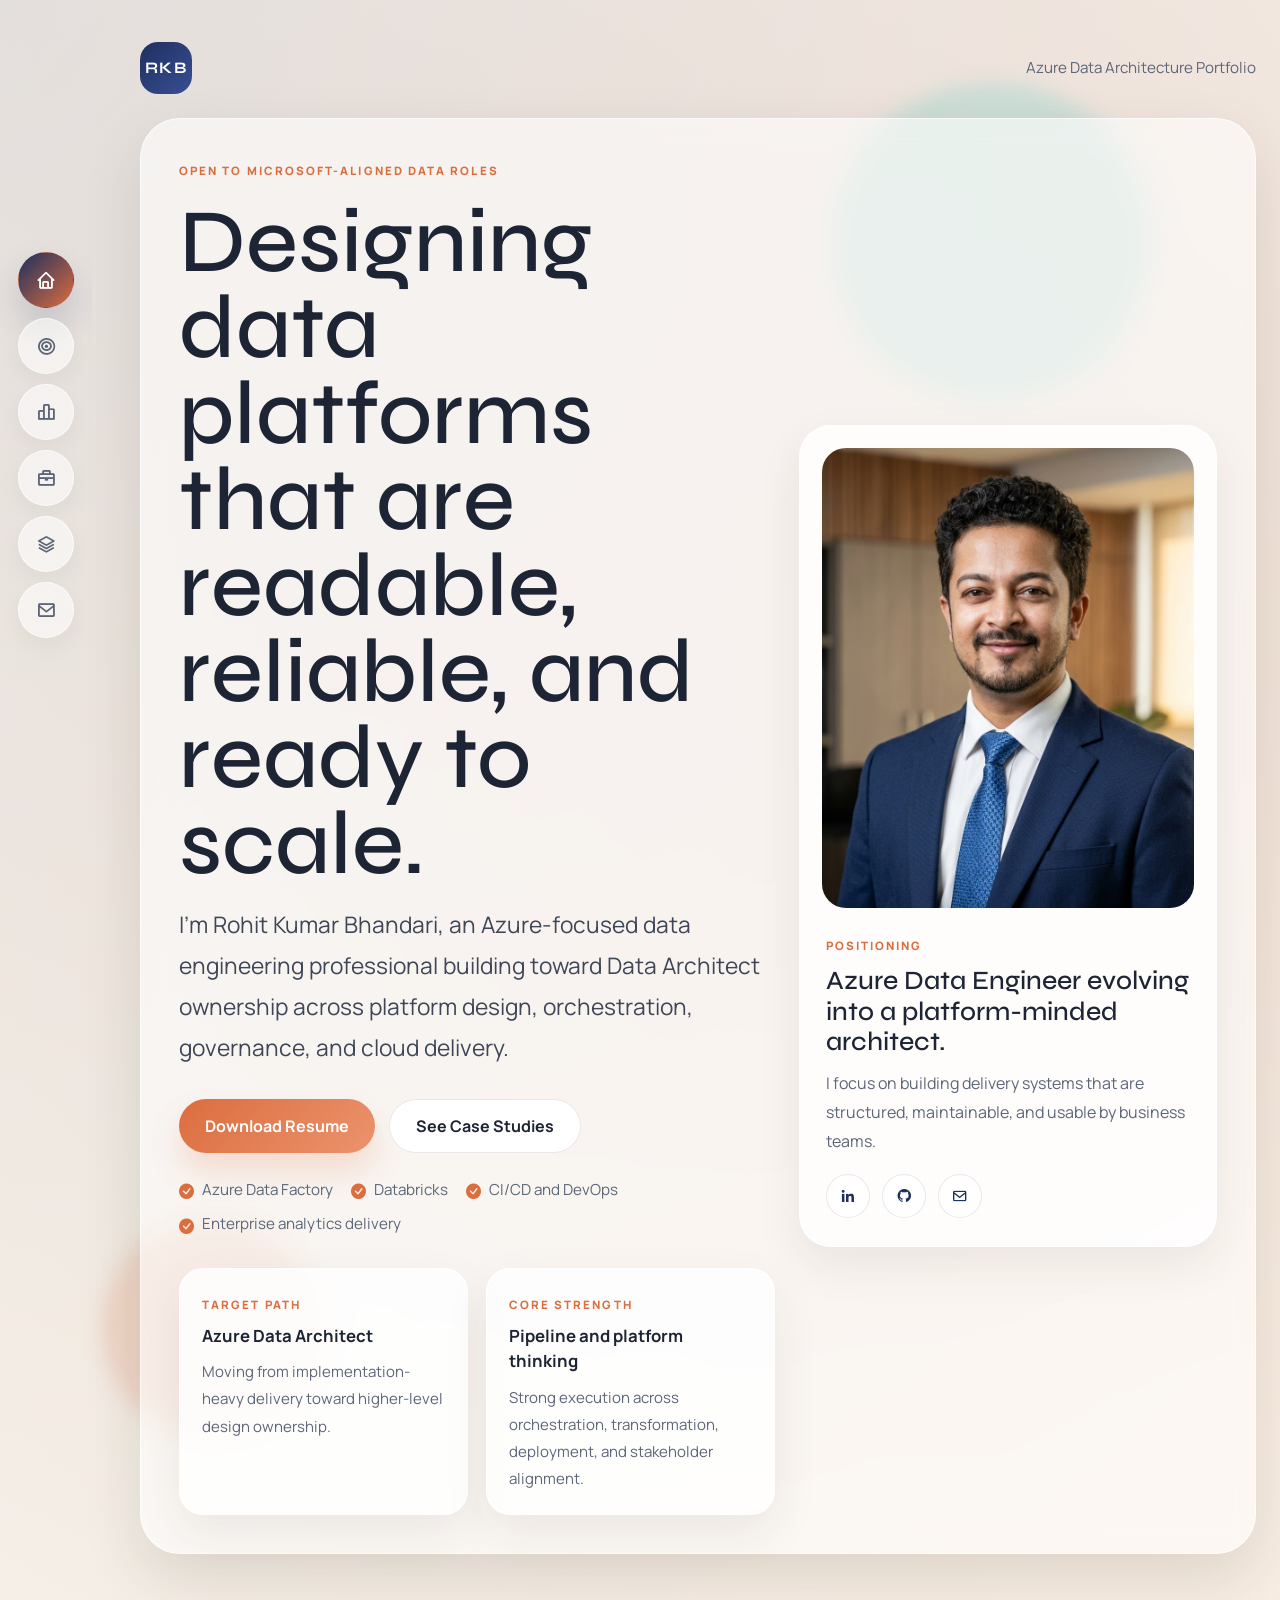
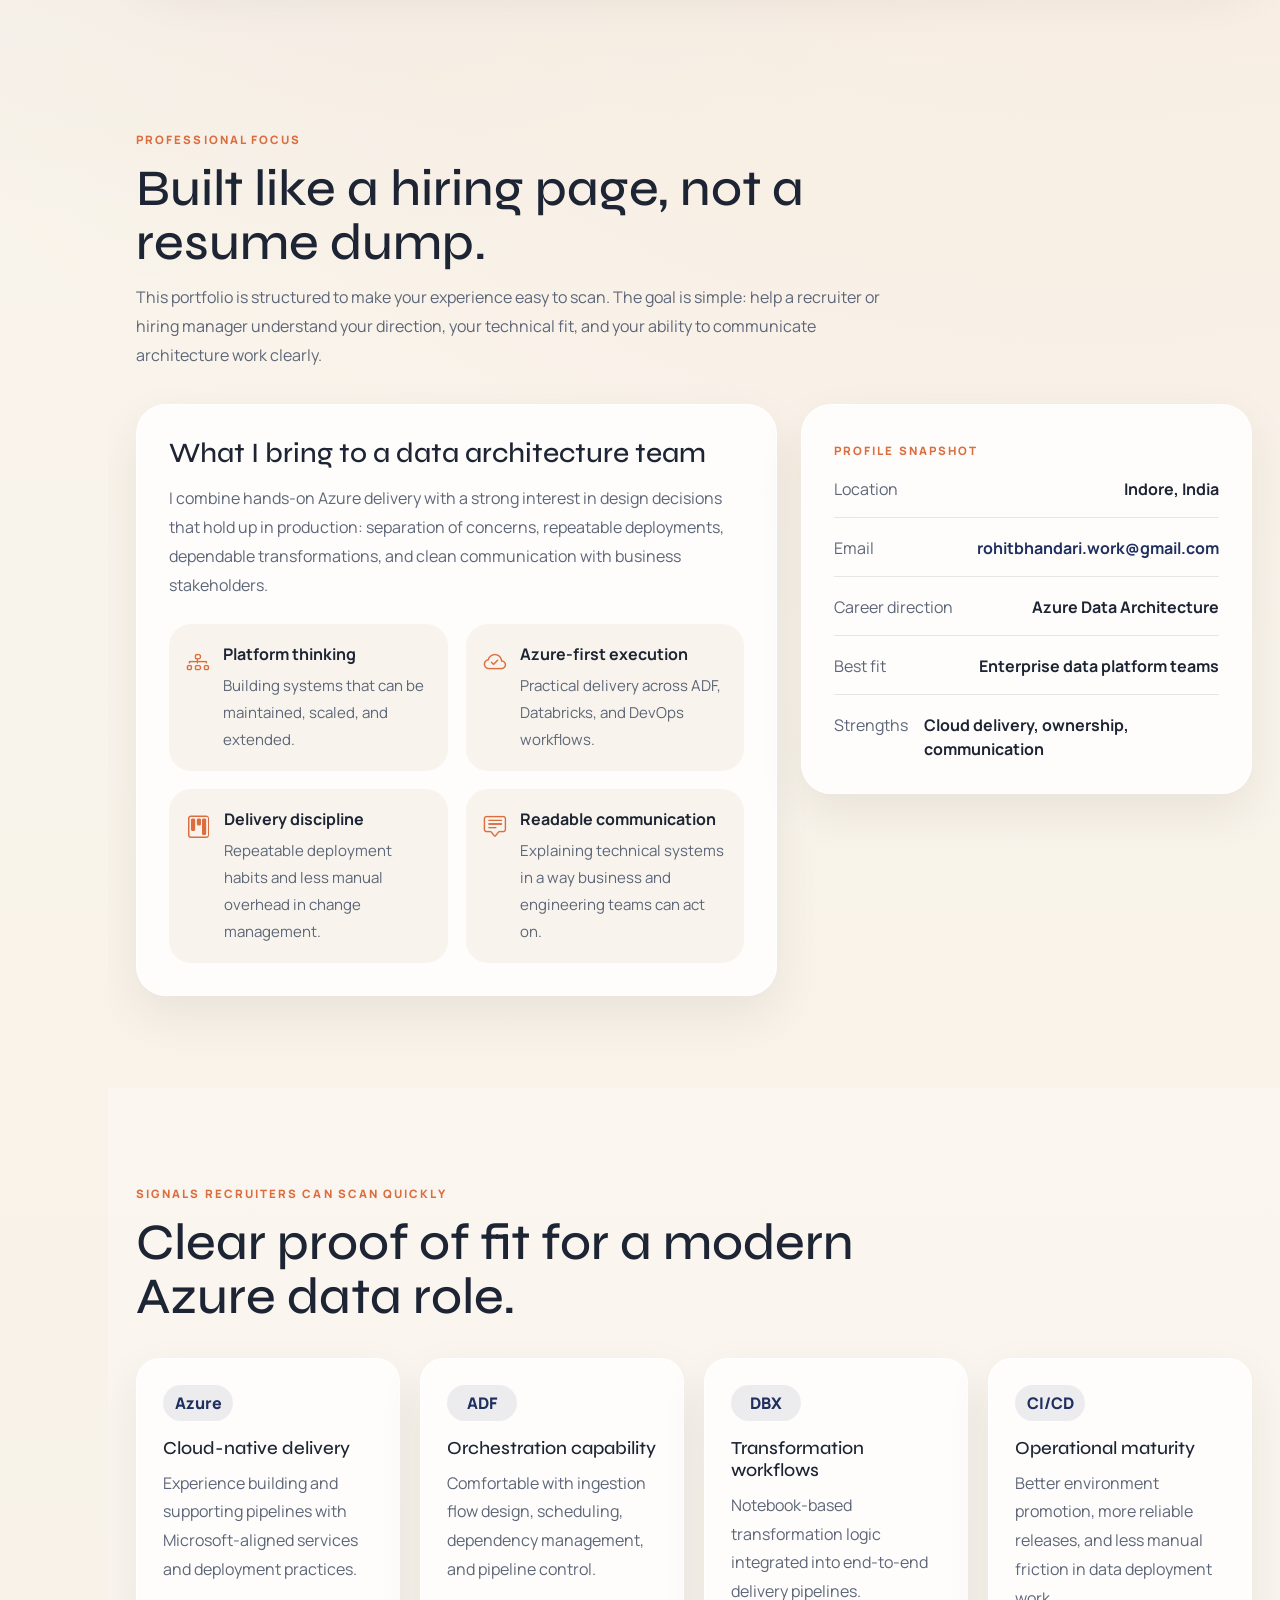
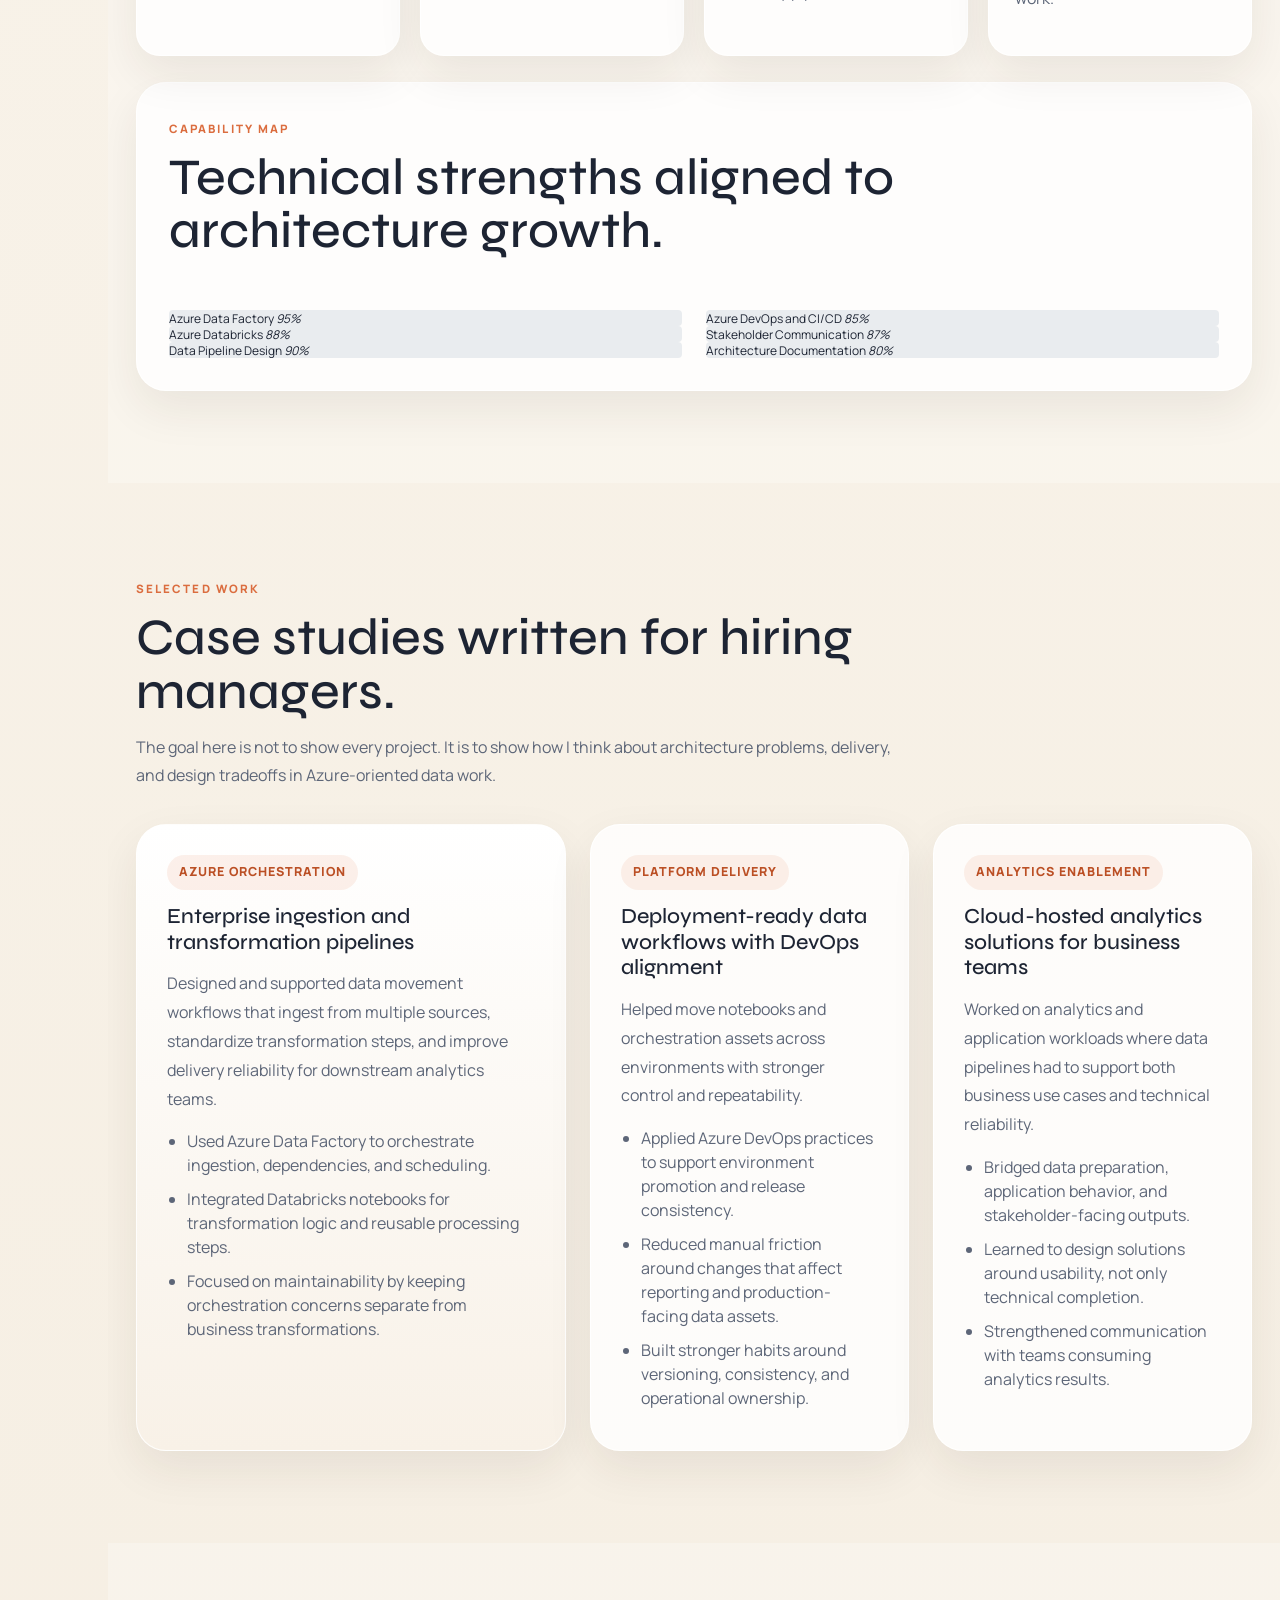
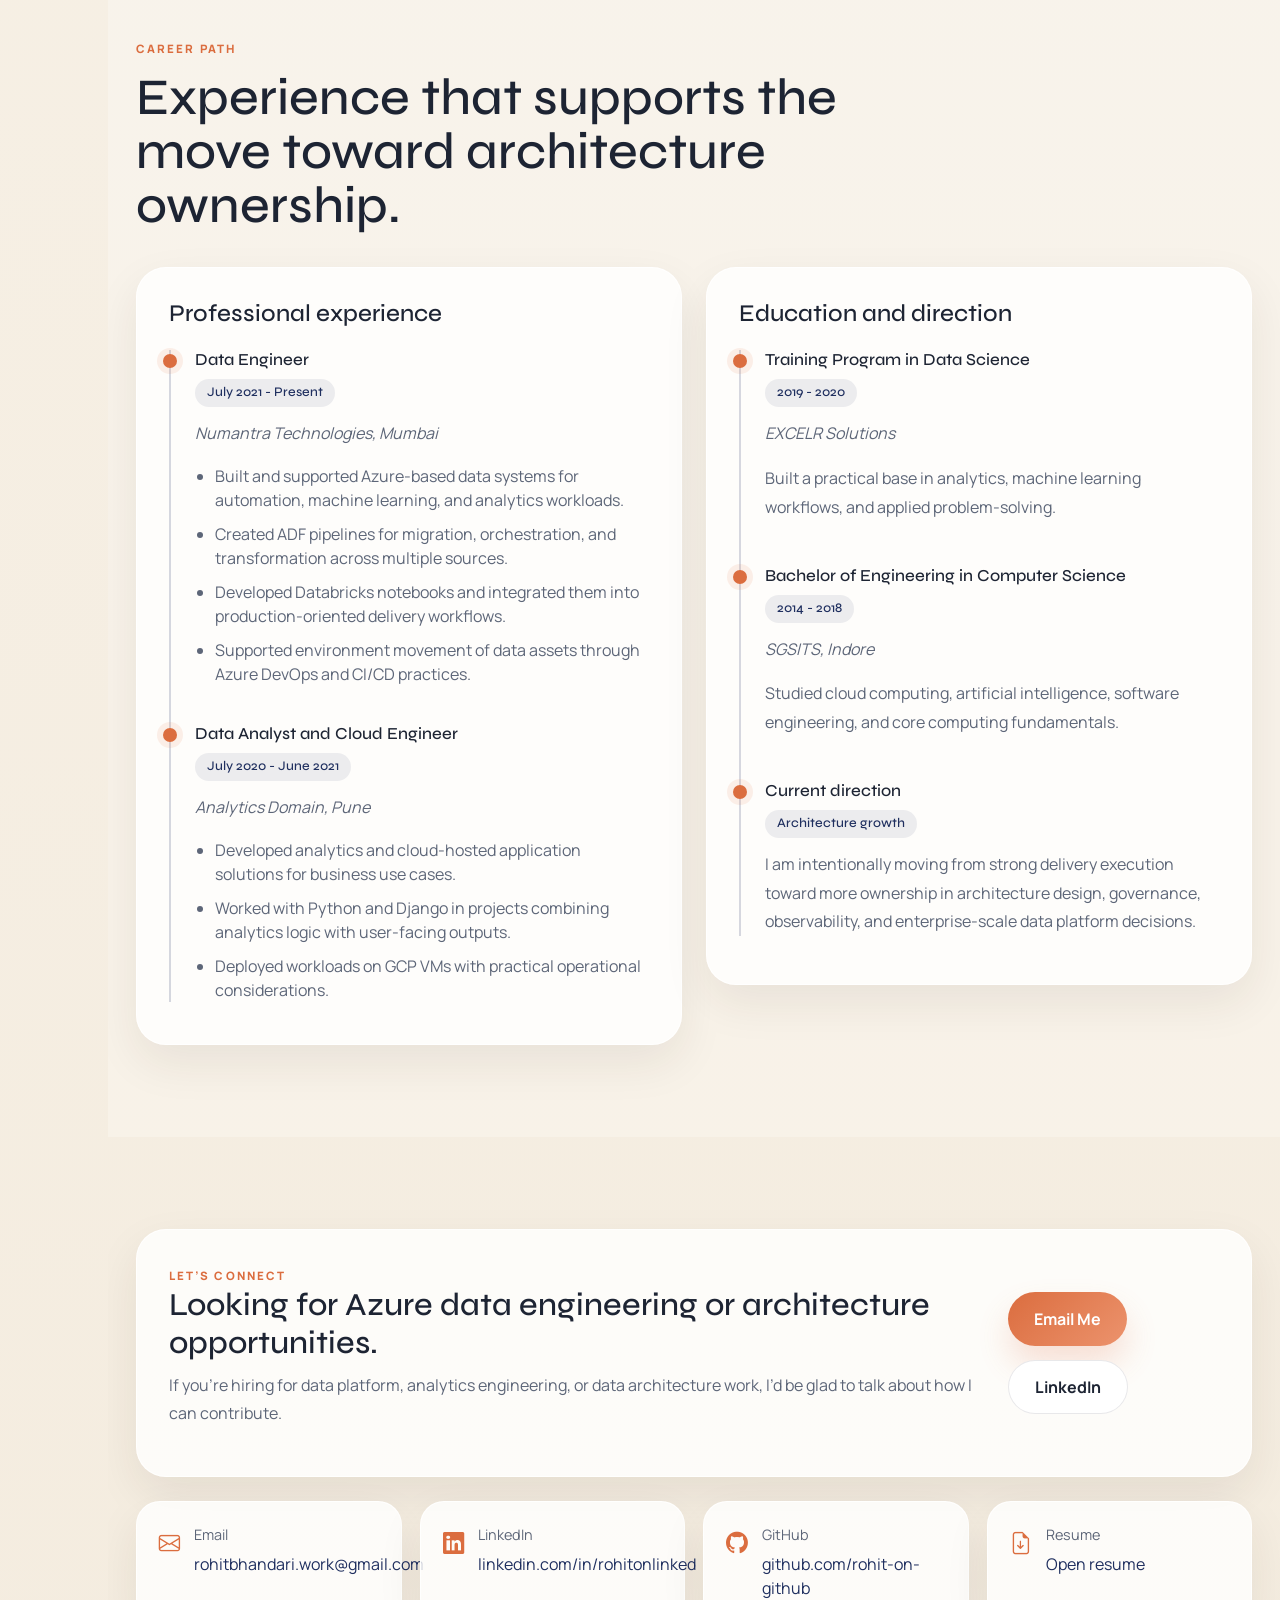
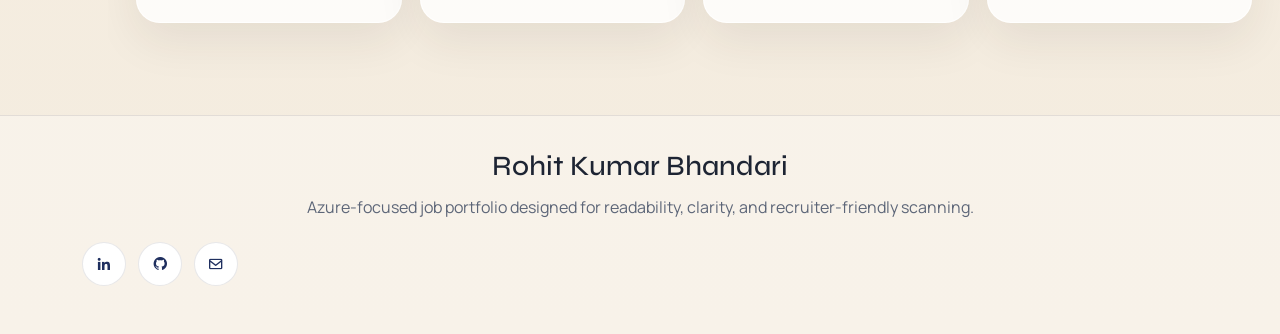
==== commit 317f5264: "Corrected Email" ====
--- a/index.html
+++ b/index.html
@@ -101,7 +101,7 @@
                     aria-label="LinkedIn"><i class="bx bxl-linkedin"></i></a>
                   <a href="https://github.com/rohit-on-github" class="github" target="_blank" rel="noreferrer"
                     aria-label="GitHub"><i class="bx bxl-github"></i></a>
-                  <a href="mailto:rohitrbzn@gmail.com" class="email" aria-label="Email"><i class="bx bx-envelope"></i></a>
+                  <a href="mailto:rohitbhandari.work@gmail.com" class="email" aria-label="Email"><i class="bx bx-envelope"></i></a>
                 </div>
               </div>
             </div>
@@ -167,7 +167,7 @@
               <span class="mini-label">Profile snapshot</span>
               <div class="fact-stack">
                 <div class="fact-row"><span>Location</span><strong>Indore, India</strong></div>
-                <div class="fact-row"><span>Email</span><strong><a href="mailto:rohitrbzn@gmail.com">rohitrbzn@gmail.com</a></strong></div>
+                <div class="fact-row"><span>Email</span><strong><a href="mailto:rohitbhandari.work@gmail.com">rohitbhandari.work@gmail.com</a></strong></div>
                 <div class="fact-row"><span>Career direction</span><strong>Azure Data Architecture</strong></div>
                 <div class="fact-row"><span>Best fit</span><strong>Enterprise data platform teams</strong></div>
                 <div class="fact-row"><span>Strengths</span><strong>Cloud delivery, ownership, communication</strong></div>
@@ -369,7 +369,7 @@
               about how I can contribute.</p>
           </div>
           <div class="contact-actions">
-            <a class="btn-primary" href="mailto:rohitrbzn@gmail.com">Email Me</a>
+            <a class="btn-primary" href="mailto:rohitbhandari.work@gmail.com">Email Me</a>
             <a class="btn-secondary" target="_blank" rel="noreferrer"
               href="https://www.linkedin.com/in/rohitonlinked/">LinkedIn</a>
           </div>
@@ -380,7 +380,7 @@
             <i class="bi bi-envelope"></i>
             <div>
               <span>Email</span>
-              <a href="mailto:rohitrbzn@gmail.com">rohitrbzn@gmail.com</a>
+              <a href="mailto:rohitbhandari.work@gmail.com">rohitbhandari.work@gmail.com</a>
             </div>
           </div>
           <div class="contact-item">
@@ -416,7 +416,7 @@
       <div class="social-links">
         <a href="https://www.linkedin.com/in/rohitonlinked/" class="linkedin" target="_blank" rel="noreferrer"><i class="bx bxl-linkedin"></i></a>
         <a href="https://github.com/rohit-on-github" class="github" target="_blank" rel="noreferrer"><i class="bx bxl-github"></i></a>
-        <a href="mailto:rohitrbzn@gmail.com" class="email"><i class="bx bx-envelope"></i></a>
+        <a href="mailto:rohitbhandari.work@gmail.com" class="email"><i class="bx bx-envelope"></i></a>
       </div>
     </div>
   </footer>
--- a/assets/css/style.css
+++ b/assets/css/style.css
@@ -532,6 +532,7 @@
   display: block;
   background: none;
   margin-bottom: 28px;
+  overflow: visible;
 }
 
 .skills .progress .skill {
@@ -540,6 +541,7 @@
   margin: 0;
   font-weight: 700;
   color: var(--text);
+  line-height: 1.45;
 }
 
 .skills .progress .skill .val {
@@ -552,6 +554,7 @@
   background: rgba(31, 47, 95, 0.08);
   border-radius: 999px;
   overflow: hidden;
+  margin-top: 2px;
 }
 
 .skills .progress-bar {
@@ -560,6 +563,10 @@
   transition: width 0.9s ease;
   background: linear-gradient(90deg, var(--navy) 0%, var(--accent) 100%);
   border-radius: 999px;
+}
+
+.skills-panel .skills-content {
+  margin-top: 28px;
 }
 
 .case-study-grid {
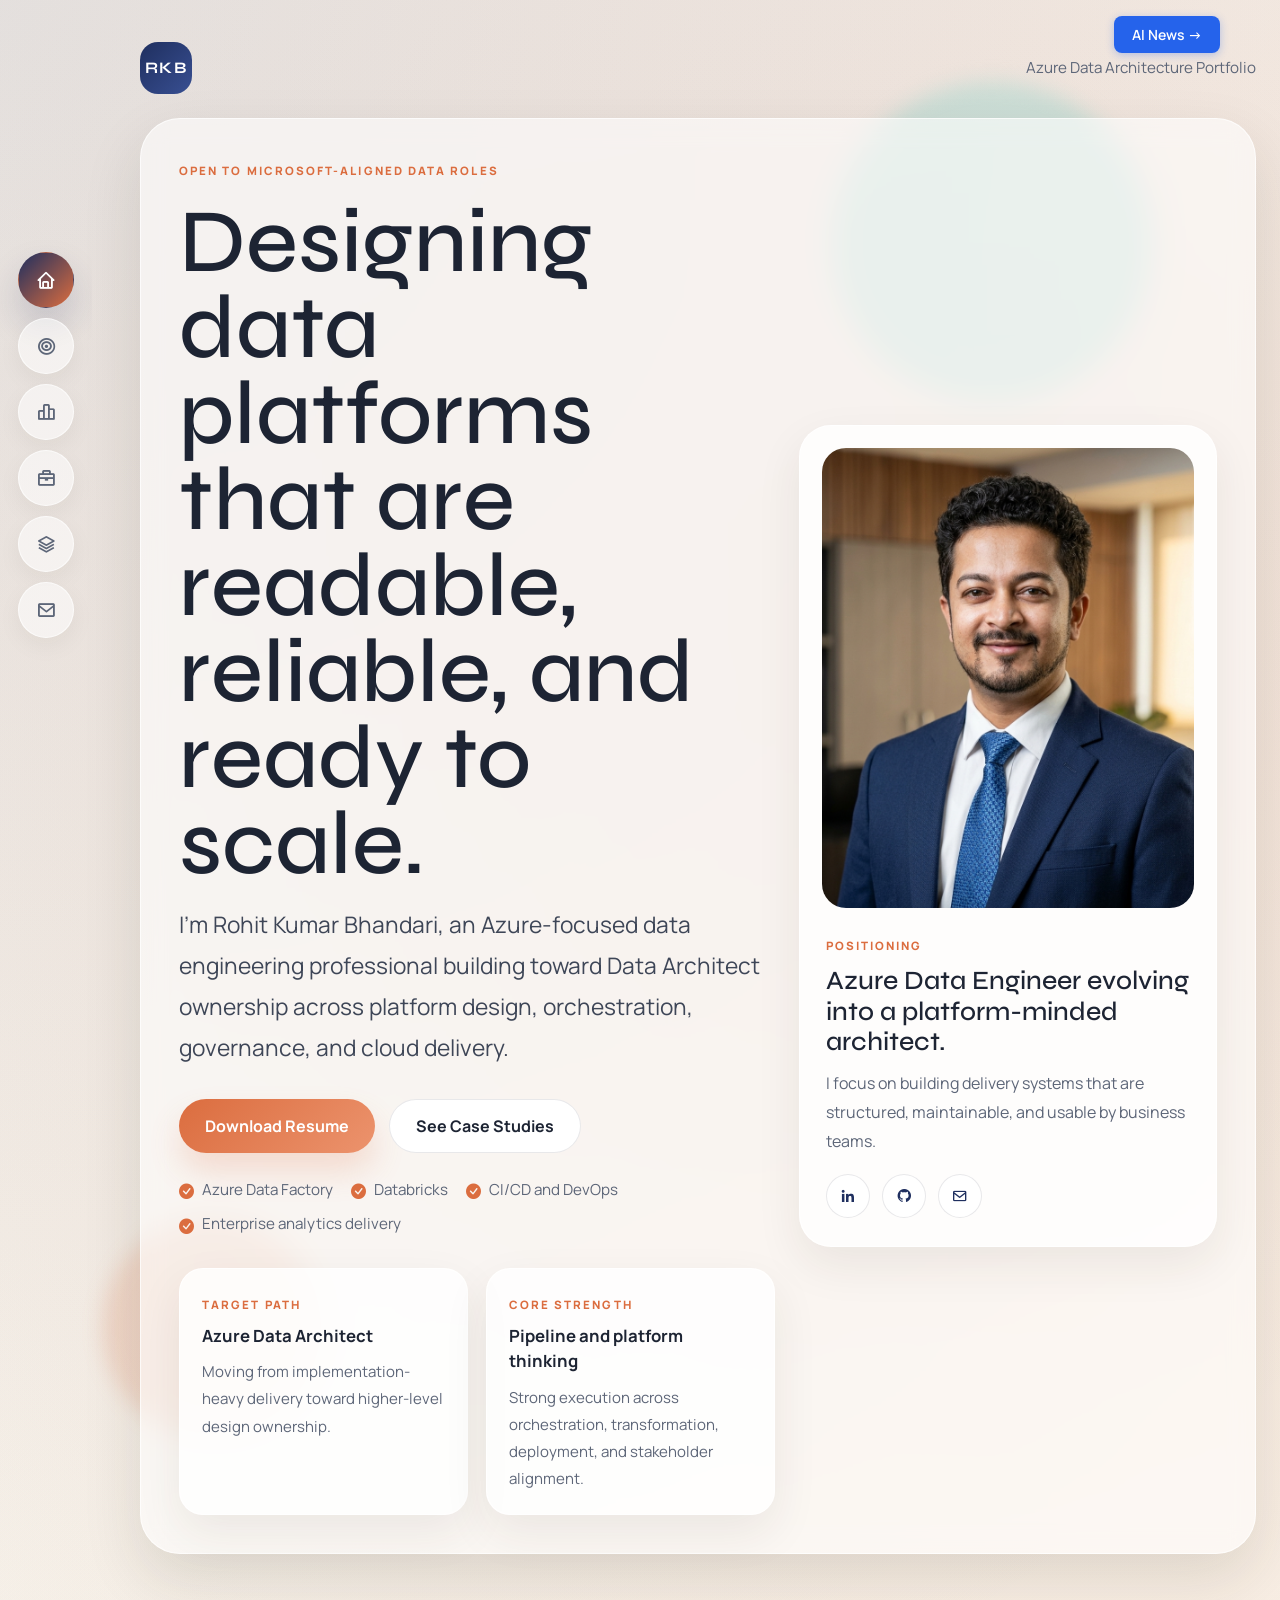
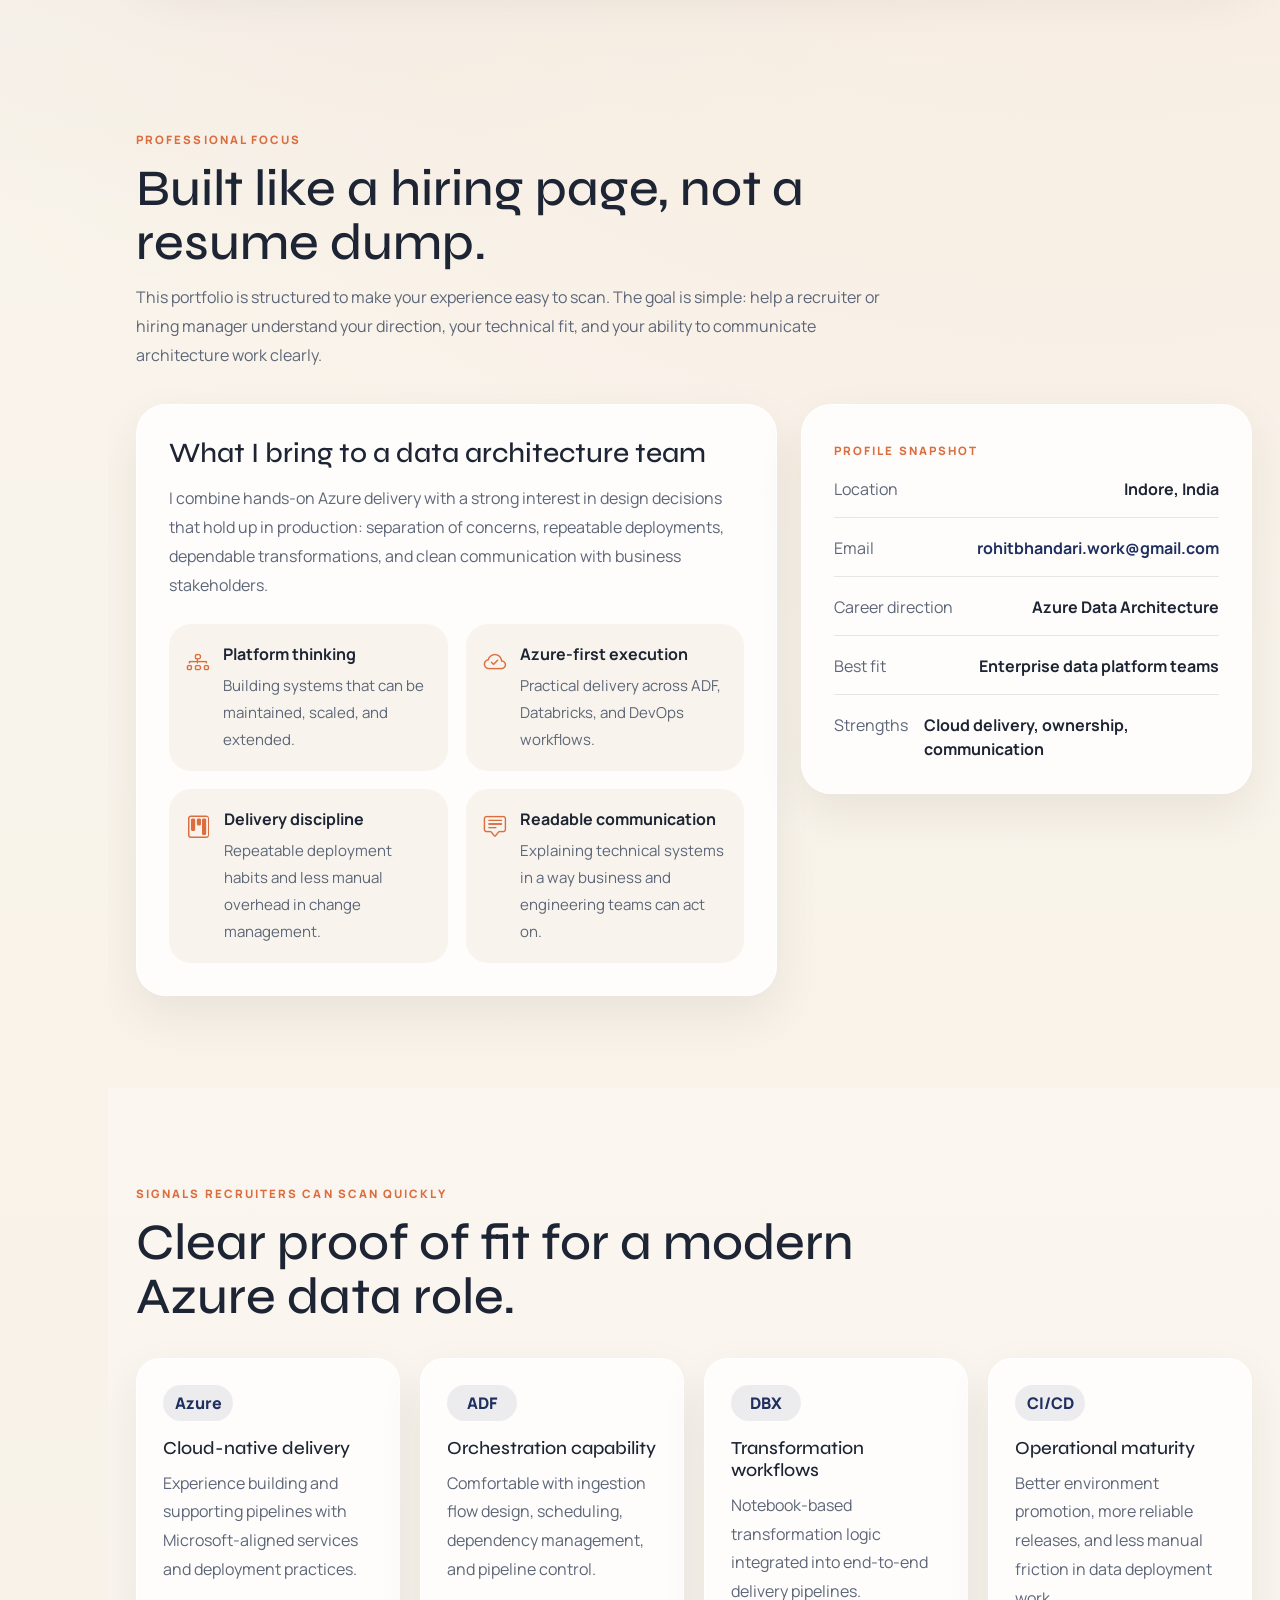
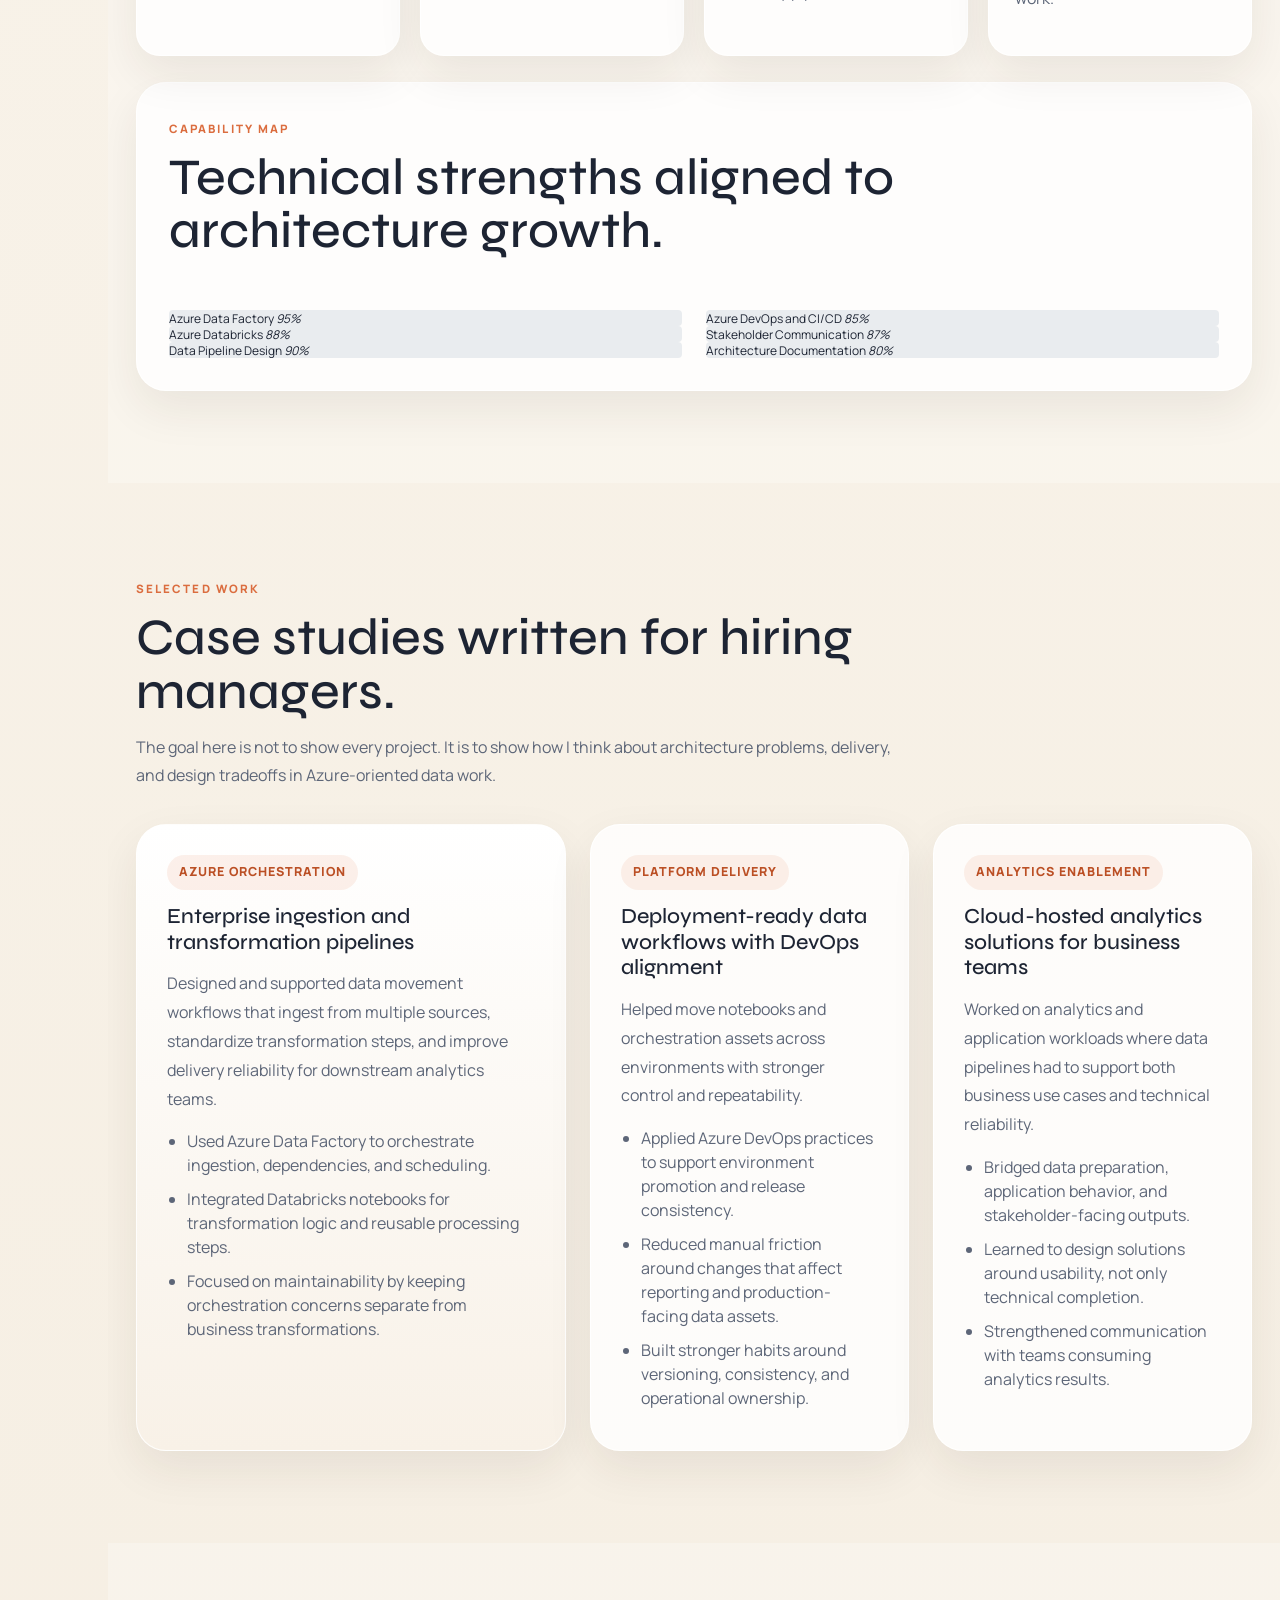
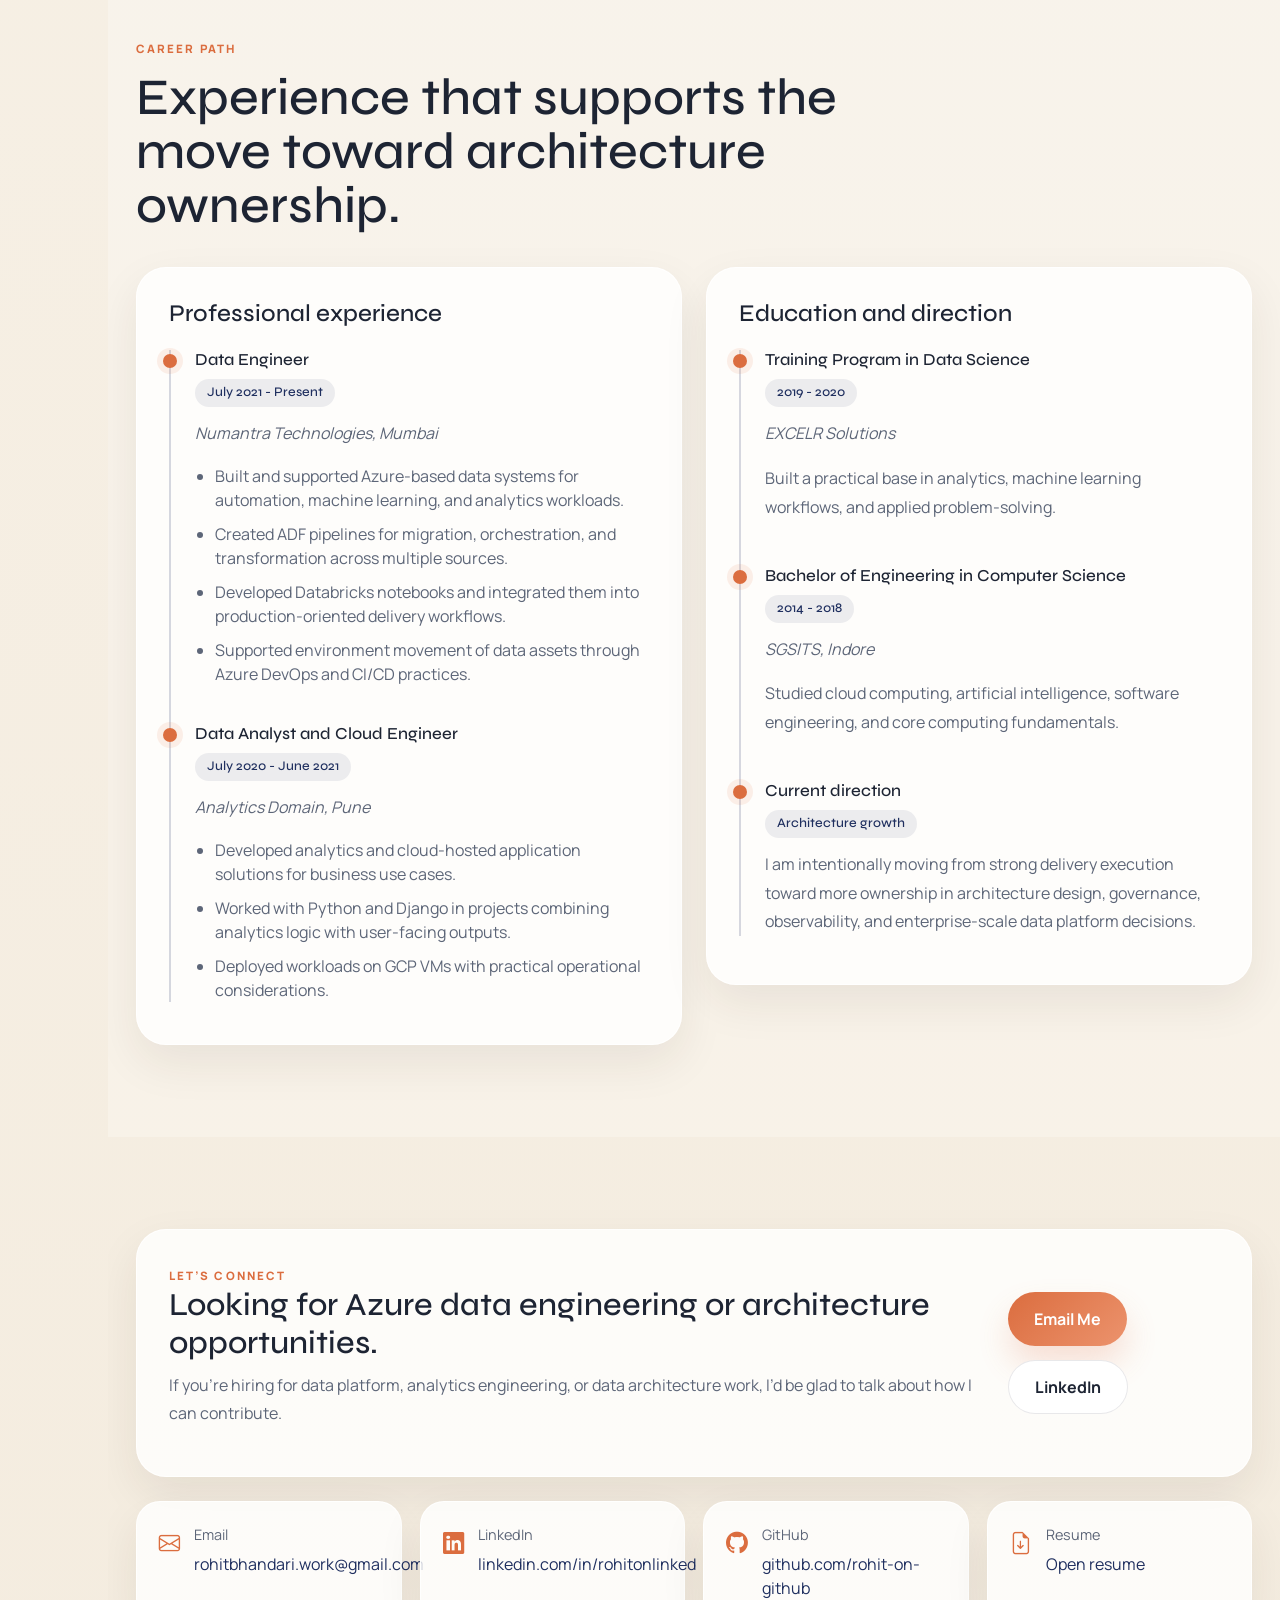
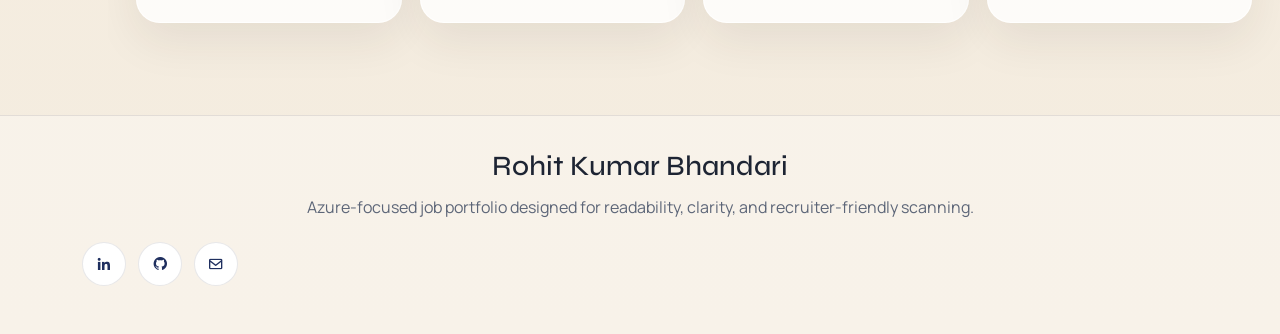
==== commit 378f4623: "Add AI News button top-right on portfolio" ====
--- a/index.html
+++ b/index.html
@@ -25,9 +25,28 @@
   <link href="assets/vendor/bootstrap-icons/bootstrap-icons.css" rel="stylesheet">
   <link href="assets/vendor/boxicons/css/boxicons.min.css" rel="stylesheet">
   <link href="assets/css/style.css" rel="stylesheet">
+  <style>
+    .ai-news-btn {
+      position: fixed;
+      top: 16px;
+      right: 60px;
+      z-index: 9999;
+      background: #2563eb;
+      color: #fff !important;
+      padding: 8px 18px;
+      border-radius: 8px;
+      font-weight: 600;
+      font-size: 14px;
+      text-decoration: none;
+      box-shadow: 0 2px 8px rgba(37,99,235,0.3);
+      transition: background 0.2s;
+    }
+    .ai-news-btn:hover { background: #1d4ed8; }
+  </style>
 </head>
 
 <body>
+  <a href="https://rohitbhandariwork.github.io/news/" class="ai-news-btn" target="_blank" rel="noopener">AI News →</a>
   <i class="bi bi-list mobile-nav-toggle d-xl-none"></i>
 
   <header id="header" class="d-flex flex-column justify-content-center">
